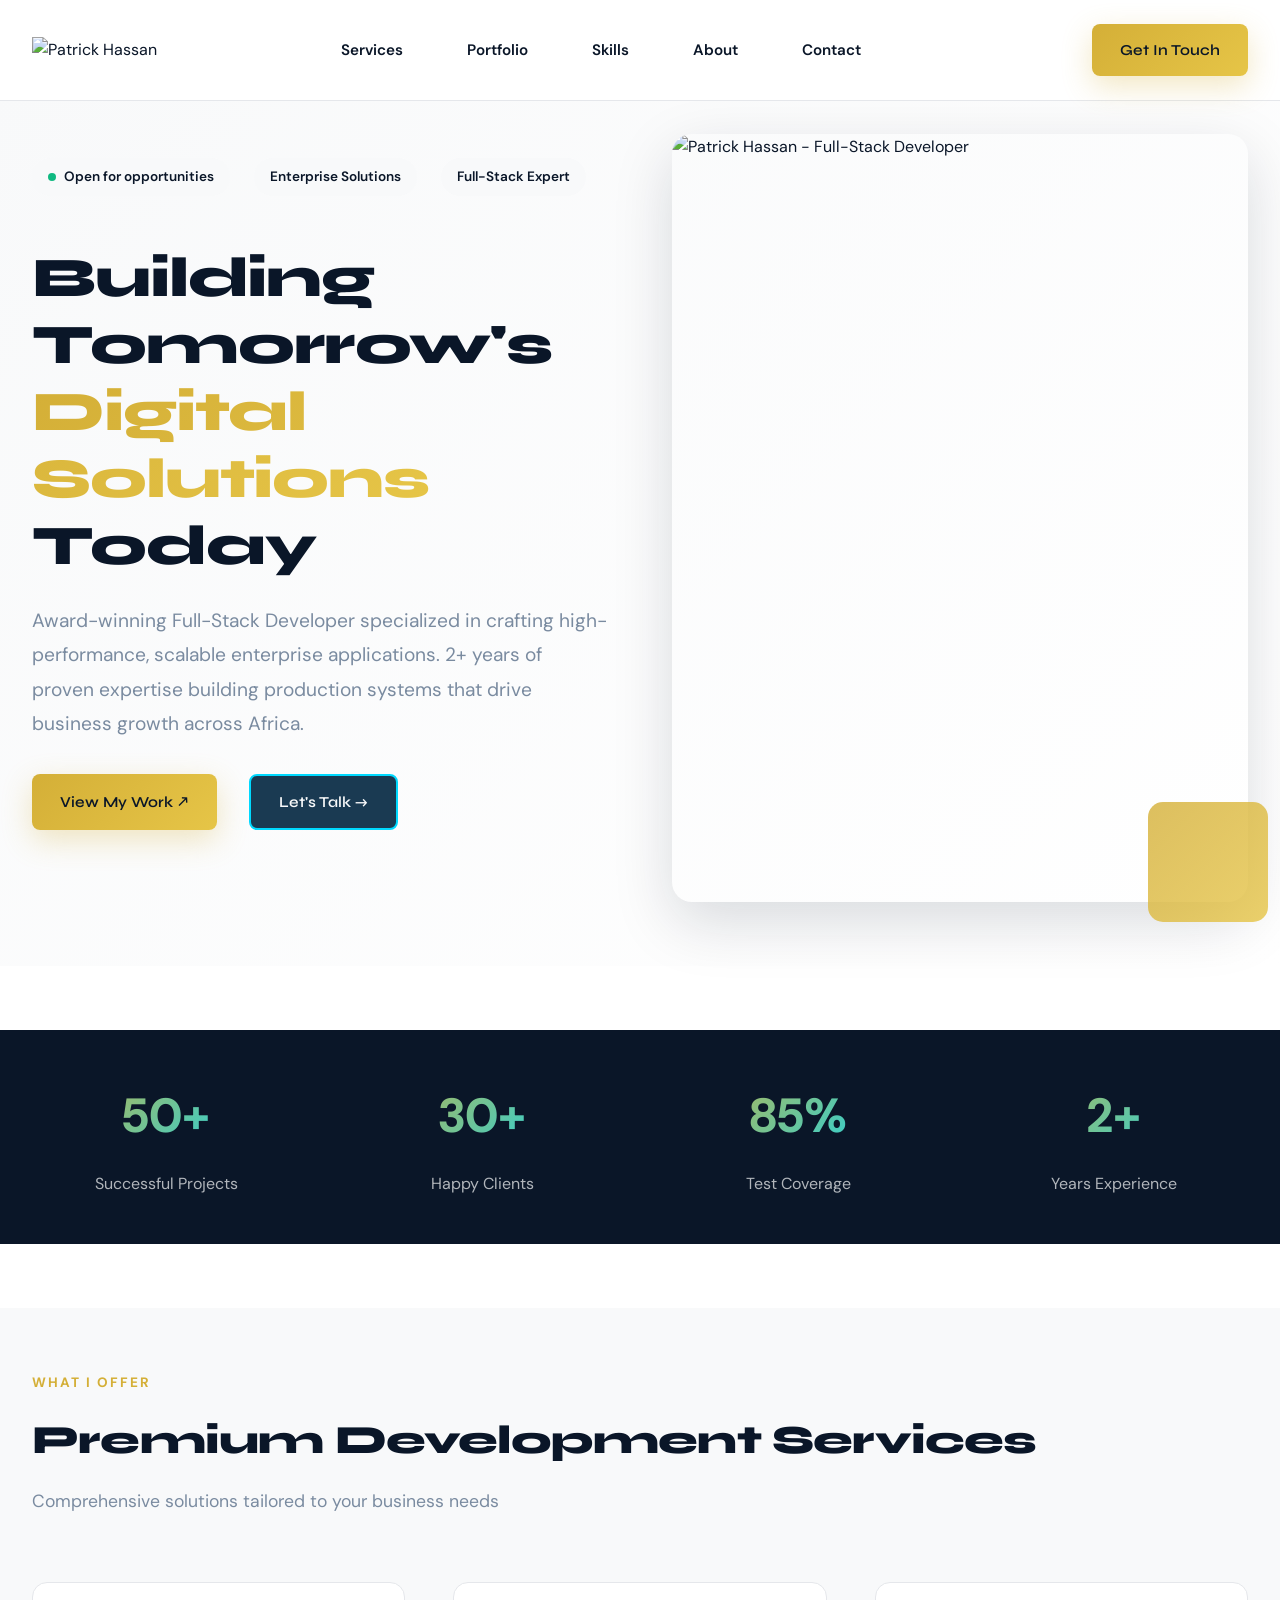
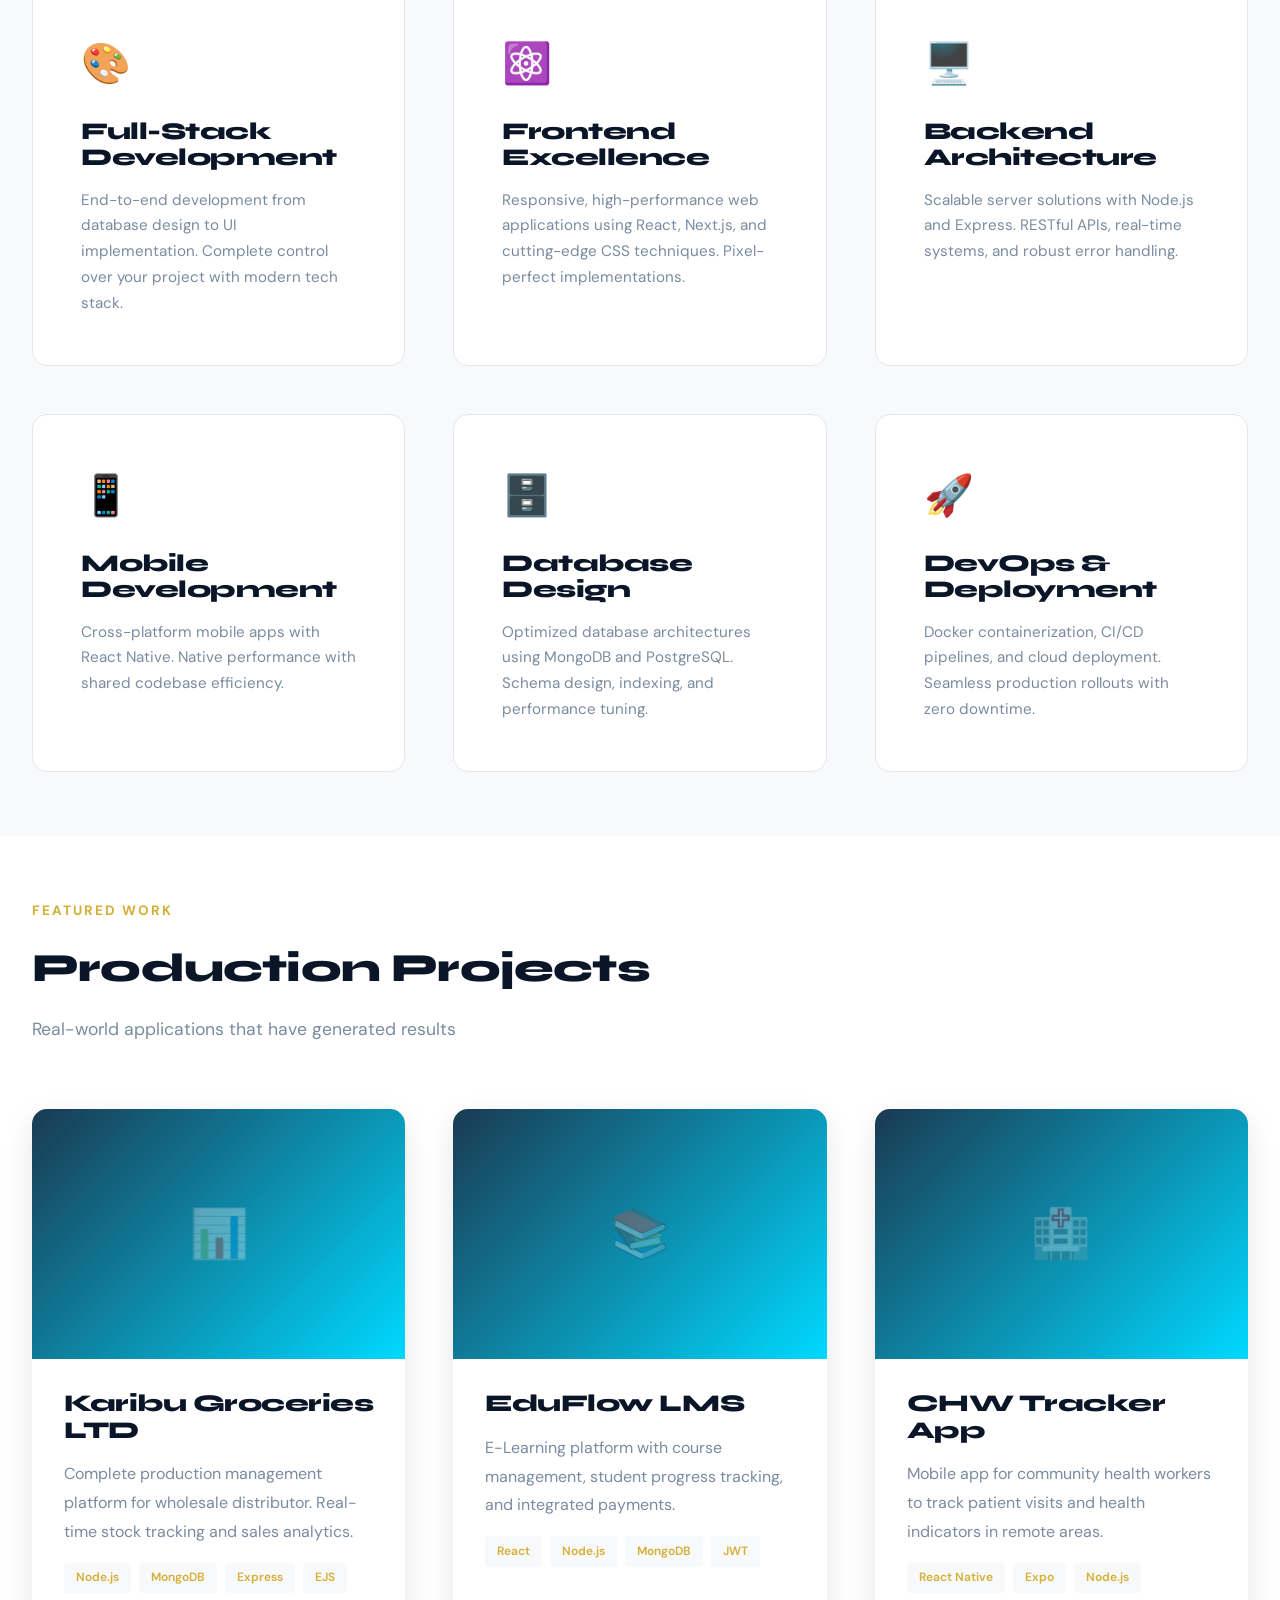
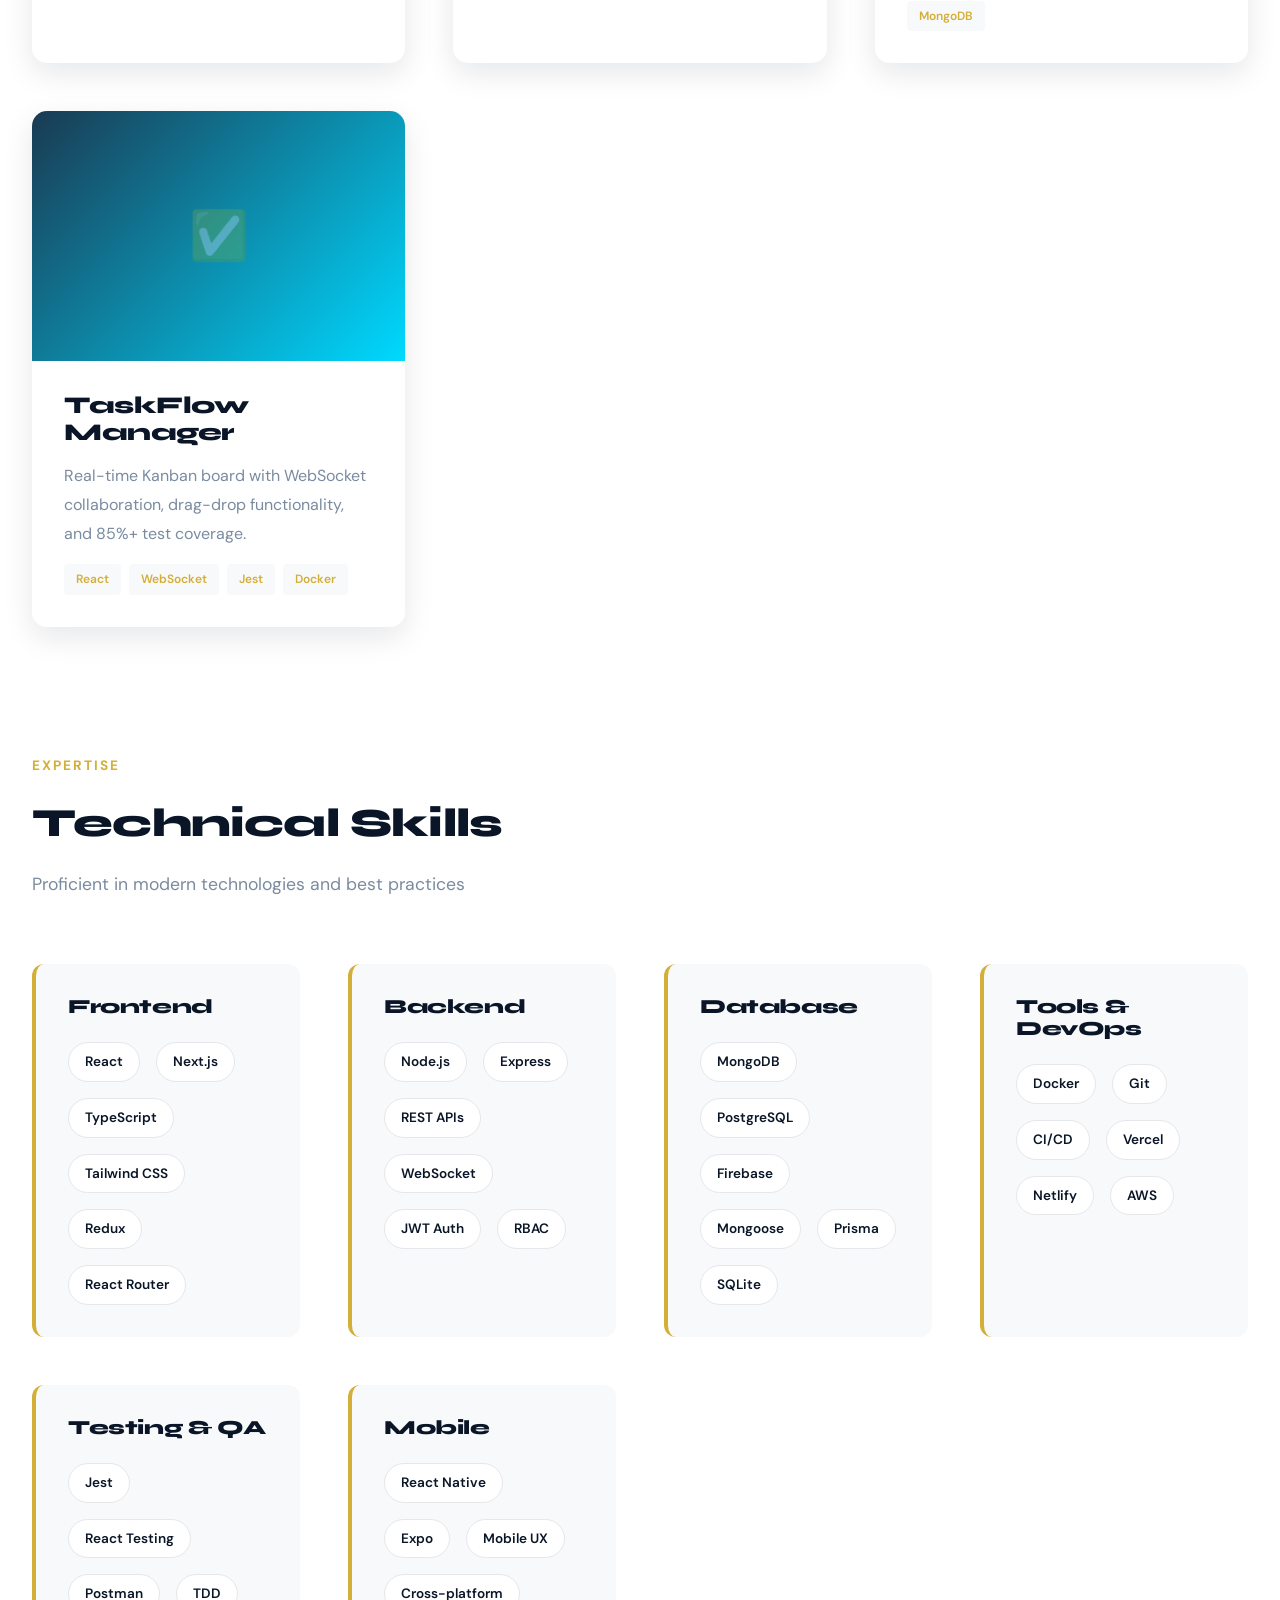
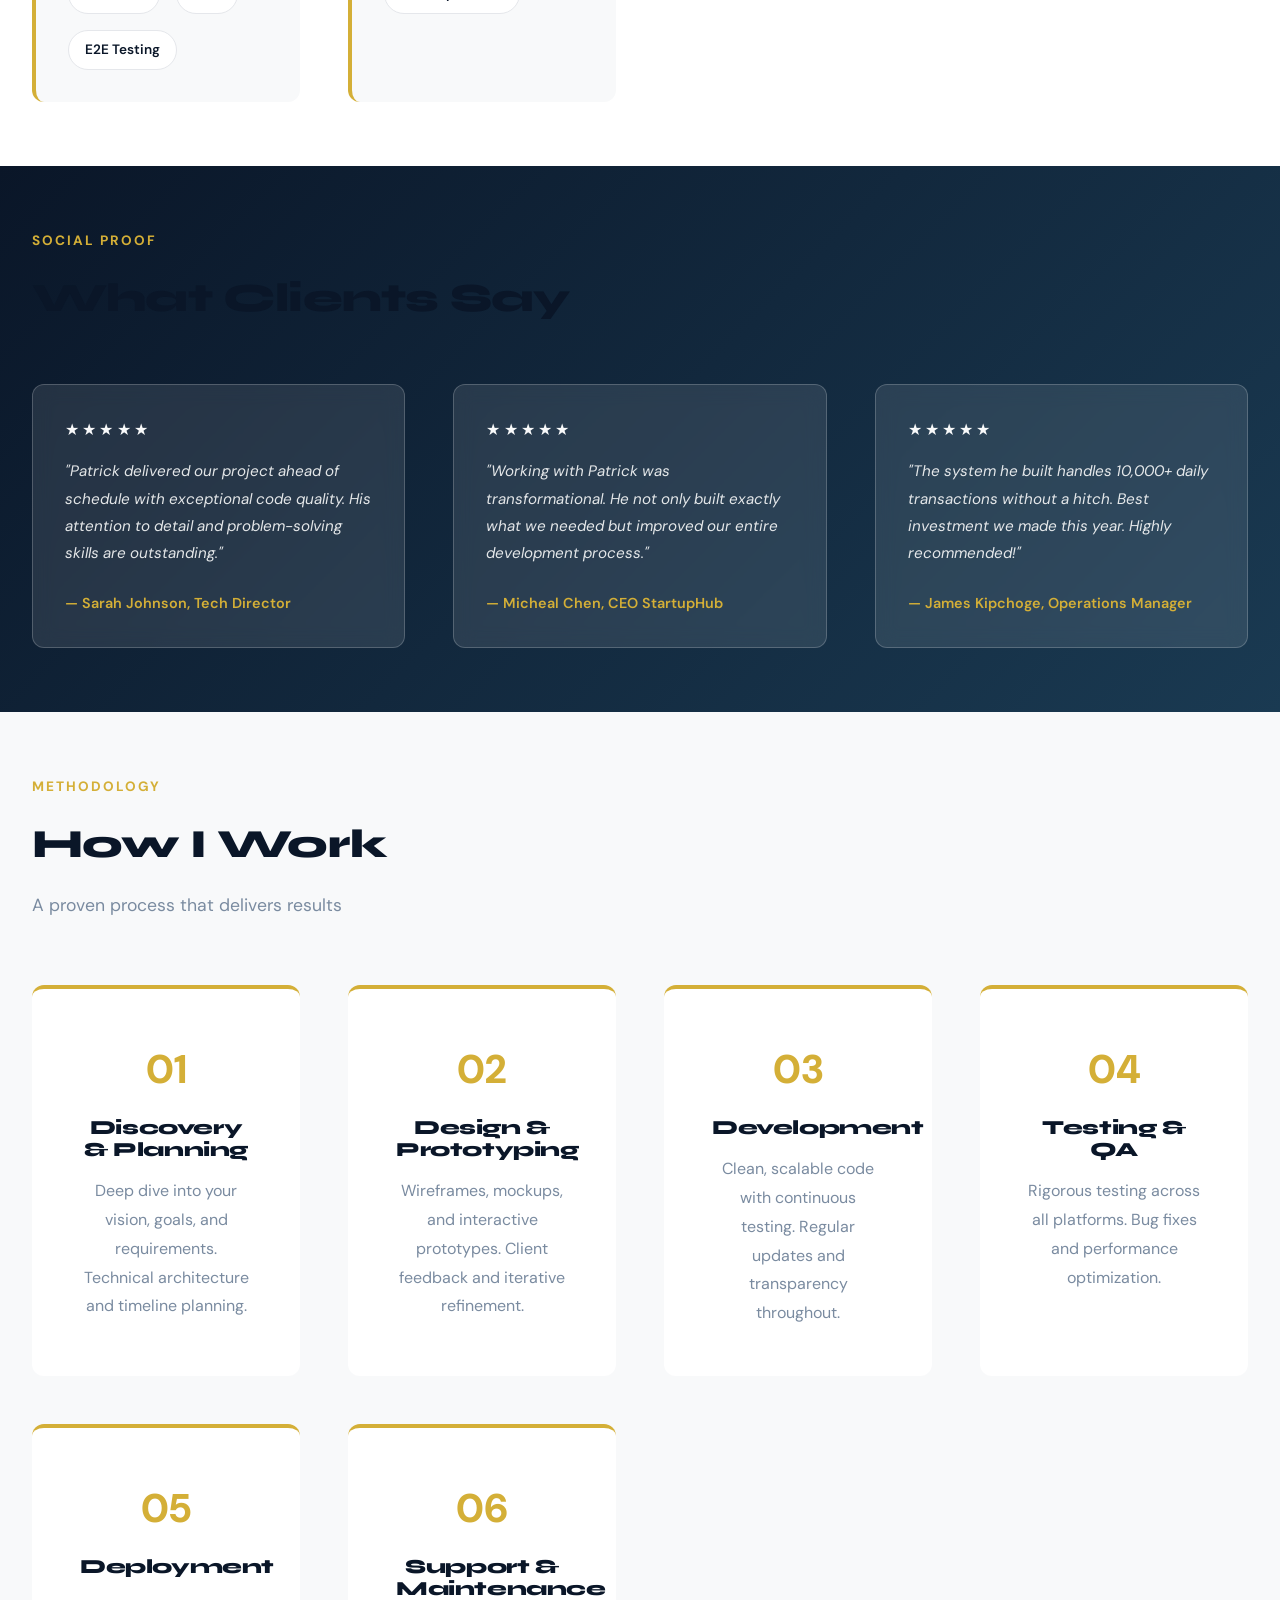
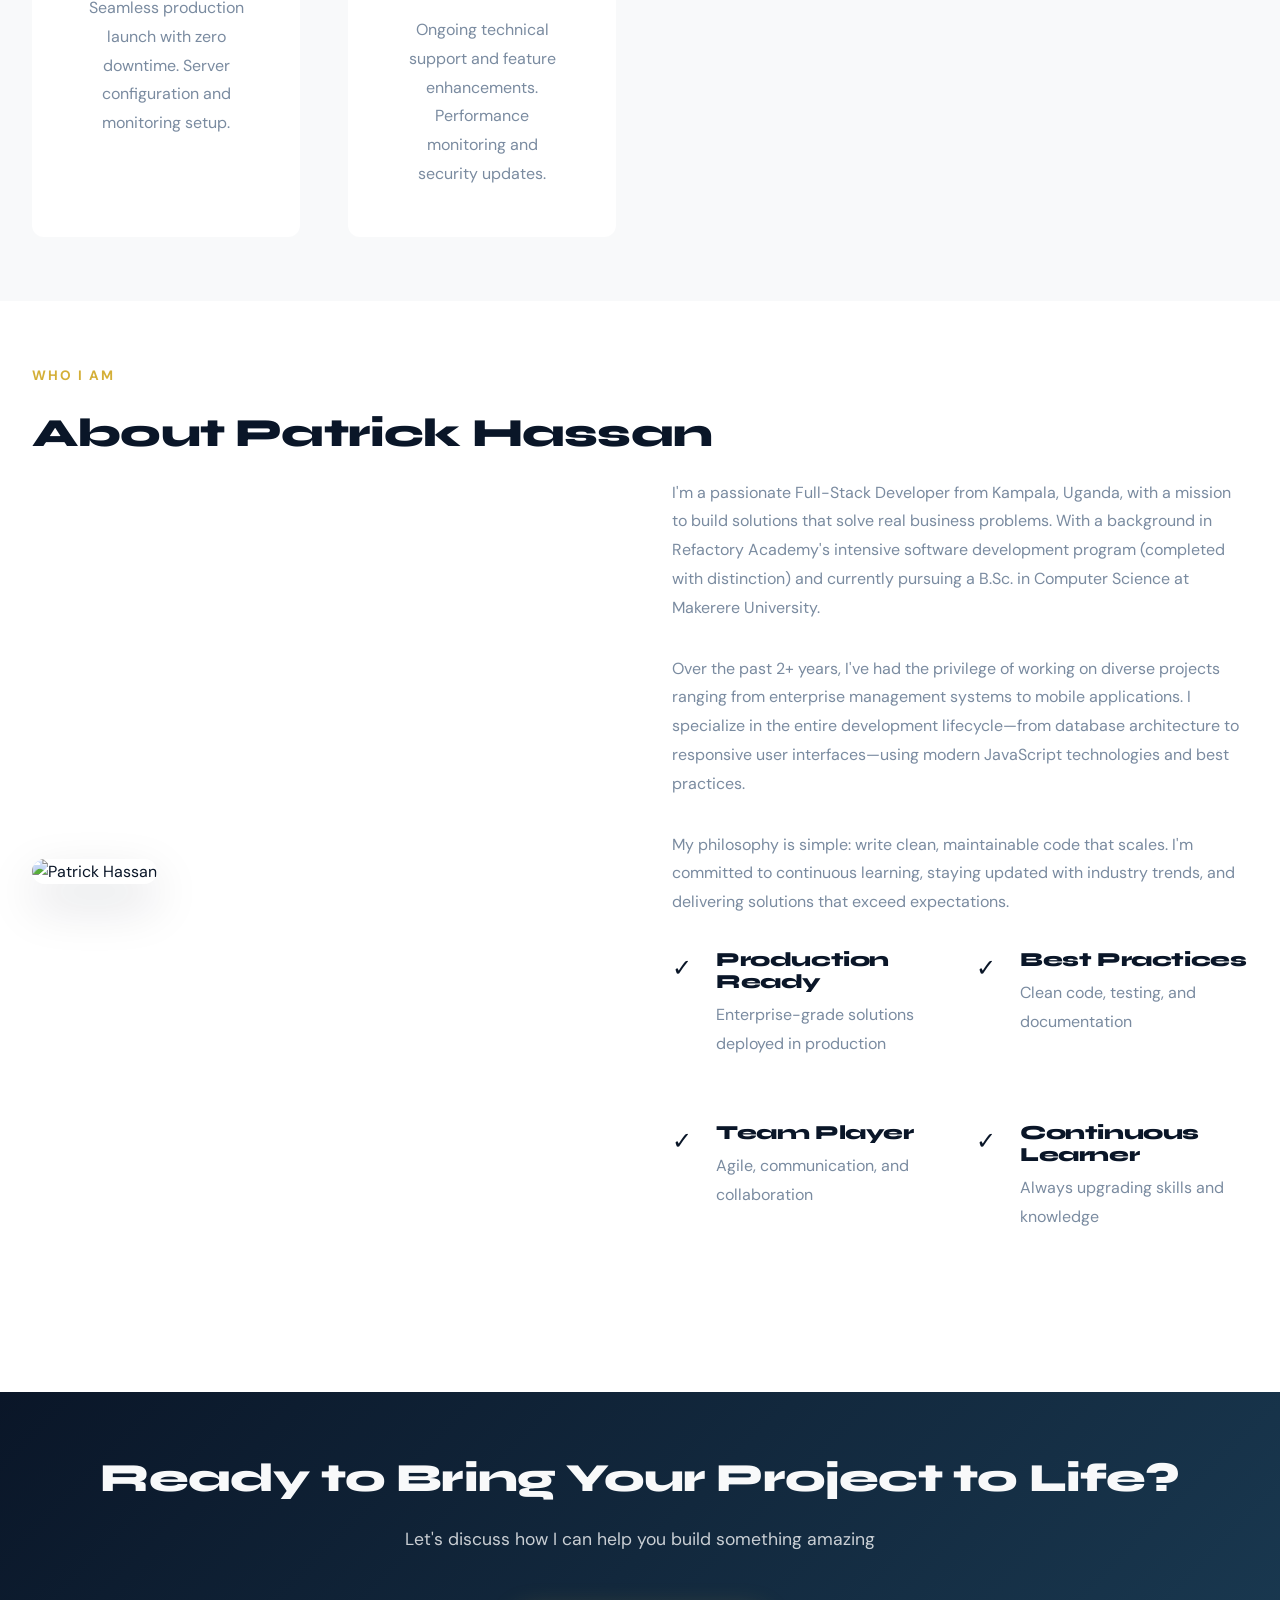
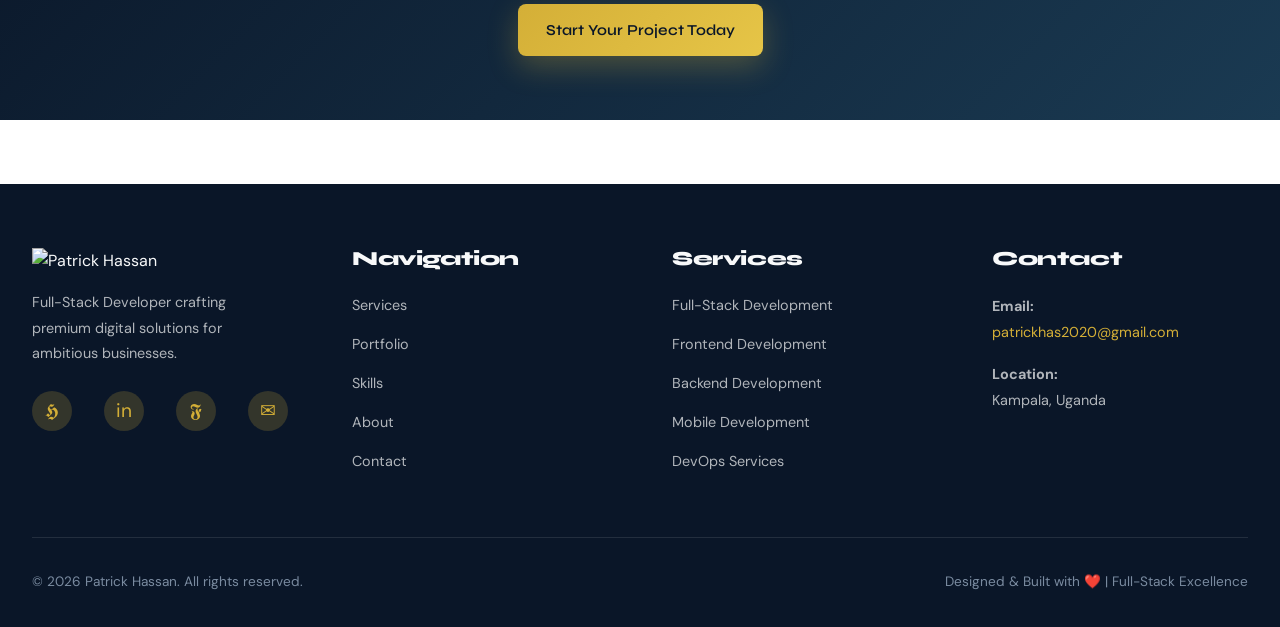
==== html/index.html @ 4aa875df "refactor: restructure portfolio with separated HTML/CSS and professional redesign - Reorganized fold" ====
<!DOCTYPE html>
<html lang="en">

<head>
    <meta charset="UTF-8">
    <meta name="viewport" content="width=device-width, initial-scale=1.0">
    <title>Patrick Hassan – Full-Stack Developer & Tech Innovator</title>
    <meta name="description" content="Patrick Hassan - Award-winning Full-Stack Developer. Building scalable enterprise solutions and innovative web applications.">
    <link href="https://fonts.googleapis.com/css2?family=Syne:wght@400;500;600;700;800&family=DM+Sans:ital,wght@0,300;0,400;0,500;1,300&display=swap" rel="stylesheet">
    <link rel="stylesheet" href="../css/styles.css">
</head>

<body>

    <!-- ═══════════════════════════════════════ HEADER & NAVIGATION ═══════════════════════════════════════ -->
    <header>
        <div class="container">
            <nav>
                <div class="nav-logo">
                    <img src="../../Asset/logo.png" alt="Patrick Hassan">
                </div>
                <div class="nav-links">
                    <a href="#services">Services</a>
                    <a href="#portfolio">Portfolio</a>
                    <a href="#skills">Skills</a>
                    <a href="#about">About</a>
                    <a href="#contact">Contact</a>
                </div>
                <div class="nav-cta">
                    <a href="#contact" class="btn btn-primary">Get In Touch</a>
                </div>
            </nav>
        </div>
    </header>

    <!-- ═══════════════════════════════════════ HERO SECTION ═══════════════════════════════════════ -->
    <section class="hero section">
        <div class="container">
            <div class="hero-content">
                <div class="hero-text">
                    <div class="hero-badges">
                        <span class="badge">
                            <span class="badge-dot"></span>
                            Open for opportunities
                        </span>
                        <span class="badge">Enterprise Solutions</span>
                        <span class="badge">Full-Stack Expert</span>
                    </div>
                    <h1>Building Tomorrow's <span class="highlight">Digital Solutions</span> Today</h1>
                    <p class="hero-subtitle">
                        Award-winning Full-Stack Developer specialized in crafting high-performance, scalable enterprise applications. 2+ years of proven expertise building production systems that drive business growth across Africa.
                    </p>
                    <div class="hero-cta">
                        <a href="#portfolio" class="btn btn-primary">View My Work ↗</a>
                        <a href="#contact" class="btn btn-secondary">Let's Talk →</a>
                    </div>
                </div>
                <div class="hero-image">
                    <div class="hero-image-wrapper">
                        <img src="../../Asset/patrick photo.jpeg" alt="Patrick Hassan - Full-Stack Developer">
                    </div>
                    <div class="hero-image-accent"></div>
                </div>
            </div>
        </div>
    </section>

    <!-- ═══════════════════════════════════════ STATS SECTION ═══════════════════════════════════════ -->
    <section class="stats">
        <div class="container">
            <div class="stats-grid">
                <div class="stat-item">
                    <div class="stat-number">50+</div>
                    <div class="stat-label">Successful Projects</div>
                </div>
                <div class="stat-item">
                    <div class="stat-number">30+</div>
                    <div class="stat-label">Happy Clients</div>
                </div>
                <div class="stat-item">
                    <div class="stat-number">85%</div>
                    <div class="stat-label">Test Coverage</div>
                </div>
                <div class="stat-item">
                    <div class="stat-number">2+</div>
                    <div class="stat-label">Years Experience</div>
                </div>
            </div>
        </div>
    </section>

    <!-- ═══════════════════════════════════════ SERVICES SECTION ═══════════════════════════════════════ -->
    <section id="services" class="services section">
        <div class="container">
            <div class="section-label">What I Offer</div>
            <h2 class="section-title">Premium Development Services</h2>
            <p class="section-desc">Comprehensive solutions tailored to your business needs</p>
            
            <div class="services-grid">
                <div class="service-card">
                    <div class="service-icon">🎨</div>
                    <h3>Full-Stack Development</h3>
                    <p>End-to-end development from database design to UI implementation. Complete control over your project with modern tech stack.</p>
                </div>
                <div class="service-card">
                    <div class="service-icon">⚛️</div>
                    <h3>Frontend Excellence</h3>
                    <p>Responsive, high-performance web applications using React, Next.js, and cutting-edge CSS techniques. Pixel-perfect implementations.</p>
                </div>
                <div class="service-card">
                    <div class="service-icon">🖥️</div>
                    <h3>Backend Architecture</h3>
                    <p>Scalable server solutions with Node.js and Express. RESTful APIs, real-time systems, and robust error handling.</p>
                </div>
                <div class="service-card">
                    <div class="service-icon">📱</div>
                    <h3>Mobile Development</h3>
                    <p>Cross-platform mobile apps with React Native. Native performance with shared codebase efficiency.</p>
                </div>
                <div class="service-card">
                    <div class="service-icon">🗄️</div>
                    <h3>Database Design</h3>
                    <p>Optimized database architectures using MongoDB and PostgreSQL. Schema design, indexing, and performance tuning.</p>
                </div>
                <div class="service-card">
                    <div class="service-icon">🚀</div>
                    <h3>DevOps & Deployment</h3>
                    <p>Docker containerization, CI/CD pipelines, and cloud deployment. Seamless production rollouts with zero downtime.</p>
                </div>
            </div>
        </div>
    </section>

    <!-- ═══════════════════════════════════════ PORTFOLIO SECTION ═══════════════════════════════════════ -->
    <section id="portfolio" class="portfolio section">
        <div class="container">
            <div class="section-label">Featured Work</div>
            <h2 class="section-title">Production Projects</h2>
            <p class="section-desc">Real-world applications that have generated results</p>
            
            <div class="portfolio-grid">
                <div class="portfolio-item">
                    <div class="portfolio-image">📊</div>
                    <div class="portfolio-content">
                        <h3>Karibu Groceries LTD</h3>
                        <p>Complete production management platform for wholesale distributor. Real-time stock tracking and sales analytics.</p>
                        <div class="portfolio-tech">
                            <span class="tech-tag">Node.js</span>
                            <span class="tech-tag">MongoDB</span>
                            <span class="tech-tag">Express</span>
                            <span class="tech-tag">EJS</span>
                        </div>
                    </div>
                </div>
                <div class="portfolio-item">
                    <div class="portfolio-image">📚</div>
                    <div class="portfolio-content">
                        <h3>EduFlow LMS</h3>
                        <p>E-Learning platform with course management, student progress tracking, and integrated payments.</p>
                        <div class="portfolio-tech">
                            <span class="tech-tag">React</span>
                            <span class="tech-tag">Node.js</span>
                            <span class="tech-tag">MongoDB</span>
                            <span class="tech-tag">JWT</span>
                        </div>
                    </div>
                </div>
                <div class="portfolio-item">
                    <div class="portfolio-image">🏥</div>
                    <div class="portfolio-content">
                        <h3>CHW Tracker App</h3>
                        <p>Mobile app for community health workers to track patient visits and health indicators in remote areas.</p>
                        <div class="portfolio-tech">
                            <span class="tech-tag">React Native</span>
                            <span class="tech-tag">Expo</span>
                            <span class="tech-tag">Node.js</span>
                            <span class="tech-tag">MongoDB</span>
                        </div>
                    </div>
                </div>
                <div class="portfolio-item">
                    <div class="portfolio-image">✅</div>
                    <div class="portfolio-content">
                        <h3>TaskFlow Manager</h3>
                        <p>Real-time Kanban board with WebSocket collaboration, drag-drop functionality, and 85%+ test coverage.</p>
                        <div class="portfolio-tech">
                            <span class="tech-tag">React</span>
                            <span class="tech-tag">WebSocket</span>
                            <span class="tech-tag">Jest</span>
                            <span class="tech-tag">Docker</span>
                        </div>
                    </div>
                </div>
            </div>
        </div>
    </section>

    <!-- ═══════════════════════════════════════ SKILLS SECTION ═══════════════════════════════════════ -->
    <section id="skills" class="skills-section section">
        <div class="container">
            <div class="section-label">Expertise</div>
            <h2 class="section-title">Technical Skills</h2>
            <p class="section-desc">Proficient in modern technologies and best practices</p>
            
            <div class="skills-grid">
                <div class="skill-category">
                    <h4>Frontend</h4>
                    <div class="skills-list">
                        <span class="skill-tag">React</span>
                        <span class="skill-tag">Next.js</span>
                        <span class="skill-tag">TypeScript</span>
                        <span class="skill-tag">Tailwind CSS</span>
                        <span class="skill-tag">Redux</span>
                        <span class="skill-tag">React Router</span>
                    </div>
                </div>
                <div class="skill-category">
                    <h4>Backend</h4>
                    <div class="skills-list">
                        <span class="skill-tag">Node.js</span>
                        <span class="skill-tag">Express</span>
                        <span class="skill-tag">REST APIs</span>
                        <span class="skill-tag">WebSocket</span>
                        <span class="skill-tag">JWT Auth</span>
                        <span class="skill-tag">RBAC</span>
                    </div>
                </div>
                <div class="skill-category">
                    <h4>Database</h4>
                    <div class="skills-list">
                        <span class="skill-tag">MongoDB</span>
                        <span class="skill-tag">PostgreSQL</span>
                        <span class="skill-tag">Firebase</span>
                        <span class="skill-tag">Mongoose</span>
                        <span class="skill-tag">Prisma</span>
                        <span class="skill-tag">SQLite</span>
                    </div>
                </div>
                <div class="skill-category">
                    <h4>Tools & DevOps</h4>
                    <div class="skills-list">
                        <span class="skill-tag">Docker</span>
                        <span class="skill-tag">Git</span>
                        <span class="skill-tag">CI/CD</span>
                        <span class="skill-tag">Vercel</span>
                        <span class="skill-tag">Netlify</span>
                        <span class="skill-tag">AWS</span>
                    </div>
                </div>
                <div class="skill-category">
                    <h4>Testing & QA</h4>
                    <div class="skills-list">
                        <span class="skill-tag">Jest</span>
                        <span class="skill-tag">React Testing</span>
                        <span class="skill-tag">Postman</span>
                        <span class="skill-tag">TDD</span>
                        <span class="skill-tag">E2E Testing</span>
                    </div>
                </div>
                <div class="skill-category">
                    <h4>Mobile</h4>
                    <div class="skills-list">
                        <span class="skill-tag">React Native</span>
                        <span class="skill-tag">Expo</span>
                        <span class="skill-tag">Mobile UX</span>
                        <span class="skill-tag">Cross-platform</span>
                    </div>
                </div>
            </div>
        </div>
    </section>

    <!-- ═══════════════════════════════════════ TESTIMONIALS SECTION ═══════════════════════════════════════ -->
    <section class="testimonials section">
        <div class="container">
            <div class="section-label">Social Proof</div>
            <h2 class="section-title">What Clients Say</h2>
            
            <div class="testimonials-grid">
                <div class="testimonial-card">
                    <div class="testimonial-stars">★★★★★</div>
                    <p class="testimonial-text">
                        "Patrick delivered our project ahead of schedule with exceptional code quality. His attention to detail and problem-solving skills are outstanding."
                    </p>
                    <div class="testimonial-author">— Sarah Johnson, Tech Director</div>
                </div>
                <div class="testimonial-card">
                    <div class="testimonial-stars">★★★★★</div>
                    <p class="testimonial-text">
                        "Working with Patrick was transformational. He not only built exactly what we needed but improved our entire development process."
                    </p>
                    <div class="testimonial-author">— Micheal Chen, CEO StartupHub</div>
                </div>
                <div class="testimonial-card">
                    <div class="testimonial-stars">★★★★★</div>
                    <p class="testimonial-text">
                        "The system he built handles 10,000+ daily transactions without a hitch. Best investment we made this year. Highly recommended!"
                    </p>
                    <div class="testimonial-author">— James Kipchoge, Operations Manager</div>
                </div>
            </div>
        </div>
    </section>

    <!-- ═══════════════════════════════════════ PROCESS SECTION ═══════════════════════════════════════ -->
    <section class="process section">
        <div class="container">
            <div class="section-label">Methodology</div>
            <h2 class="section-title">How I Work</h2>
            <p class="section-desc">A proven process that delivers results</p>
            
            <div class="process-grid">
                <div class="process-step">
                    <div class="process-number">01</div>
                    <h4>Discovery & Planning</h4>
                    <p>Deep dive into your vision, goals, and requirements. Technical architecture and timeline planning.</p>
                </div>
                <div class="process-step">
                    <div class="process-number">02</div>
                    <h4>Design & Prototyping</h4>
                    <p>Wireframes, mockups, and interactive prototypes. Client feedback and iterative refinement.</p>
                </div>
                <div class="process-step">
                    <div class="process-number">03</div>
                    <h4>Development</h4>
                    <p>Clean, scalable code with continuous testing. Regular updates and transparency throughout.</p>
                </div>
                <div class="process-step">
                    <div class="process-number">04</div>
                    <h4>Testing & QA</h4>
                    <p>Rigorous testing across all platforms. Bug fixes and performance optimization.</p>
                </div>
                <div class="process-step">
                    <div class="process-number">05</div>
                    <h4>Deployment</h4>
                    <p>Seamless production launch with zero downtime. Server configuration and monitoring setup.</p>
                </div>
                <div class="process-step">
                    <div class="process-number">06</div>
                    <h4>Support & Maintenance</h4>
                    <p>Ongoing technical support and feature enhancements. Performance monitoring and security updates.</p>
                </div>
            </div>
        </div>
    </section>

    <!-- ═══════════════════════════════════════ ABOUT SECTION ═══════════════════════════════════════ -->
    <section id="about" class="about section">
        <div class="container">
            <div class="section-label">Who I Am</div>
            <h2 class="section-title">About Patrick Hassan</h2>
            <div class="about-content">
                <div class="about-image">
                    <img src="../../Asset/patrick photo.jpeg" alt="Patrick Hassan">
                </div>
                <div class="about-text">
                    <p>
                        I'm a passionate Full-Stack Developer from Kampala, Uganda, with a mission to build solutions that solve real business problems. With a background in Refactory Academy's intensive software development program (completed with distinction) and currently pursuing a B.Sc. in Computer Science at Makerere University.
                    </p>
                    <p>
                        Over the past 2+ years, I've had the privilege of working on diverse projects ranging from enterprise management systems to mobile applications. I specialize in the entire development lifecycle—from database architecture to responsive user interfaces—using modern JavaScript technologies and best practices.
                    </p>
                    <p>
                        My philosophy is simple: write clean, maintainable code that scales. I'm committed to continuous learning, staying updated with industry trends, and delivering solutions that exceed expectations.
                    </p>
                    <div class="about-highlights">
                        <div class="highlight-item">
                            <div class="highlight-icon">✓</div>
                            <div class="highlight-content">
                                <h4>Production Ready</h4>
                                <p>Enterprise-grade solutions deployed in production</p>
                            </div>
                        </div>
                        <div class="highlight-item">
                            <div class="highlight-icon">✓</div>
                            <div class="highlight-content">
                                <h4>Best Practices</h4>
                                <p>Clean code, testing, and documentation</p>
                            </div>
                        </div>
                        <div class="highlight-item">
                            <div class="highlight-icon">✓</div>
                            <div class="highlight-content">
                                <h4>Team Player</h4>
                                <p>Agile, communication, and collaboration</p>
                            </div>
                        </div>
                        <div class="highlight-item">
                            <div class="highlight-icon">✓</div>
                            <div class="highlight-content">
                                <h4>Continuous Learner</h4>
                                <p>Always upgrading skills and knowledge</p>
                            </div>
                        </div>
                    </div>
                </div>
            </div>
        </div>
    </section>

    <!-- ═══════════════════════════════════════ CTA SECTION ═══════════════════════════════════════ -->
    <section class="cta section">
        <div class="container" style="text-align: center;">
            <h2>Ready to Bring Your Project to Life?</h2>
            <p>Let's discuss how I can help you build something amazing</p>
            <div style="margin-top: 2rem;">
                <a href="#contact" class="btn btn-primary">Start Your Project Today</a>
            </div>
        </div>
    </section>

    <!-- ═══════════════════════════════════════ FOOTER & CONTACT ═══════════════════════════════════════ -->
    <footer id="contact">
        <div class="container">
            <div class="footer-content">
                <div class="footer-section">
                    <img src="../../Asset/logo.png" alt="Patrick Hassan" style="height: 40px; margin-bottom: 1rem;">
                    <p>Full-Stack Developer crafting premium digital solutions for ambitious businesses.</p>
                    <div class="social-links">
                        <a href="https://github.com/Patrick7854" title="GitHub">𝕳</a>
                        <a href="https://linkedin.com/in/patrick-hassan" title="LinkedIn">in</a>
                        <a href="https://twitter.com" title="Twitter">𝕱</a>
                        <a href="mailto:patrickhas2020@gmail.com" title="Email">✉</a>
                    </div>
                </div>
                <div class="footer-section">
                    <h4>Navigation</h4>
                    <div class="footer-links">
                        <a href="#services">Services</a>
                        <a href="#portfolio">Portfolio</a>
                        <a href="#skills">Skills</a>
                        <a href="#about">About</a>
                        <a href="#contact">Contact</a>
                    </div>
                </div>
                <div class="footer-section">
                    <h4>Services</h4>
                    <div class="footer-links">
                        <a href="#services">Full-Stack Development</a>
                        <a href="#services">Frontend Development</a>
                        <a href="#services">Backend Development</a>
                        <a href="#services">Mobile Development</a>
                        <a href="#services">DevOps Services</a>
                    </div>
                </div>
                <div class="footer-section">
                    <h4>Contact</h4>
                    <p>
                        <strong>Email:</strong><br>
                        <a href="mailto:patrickhas2020@gmail.com" style="color: var(--accent-gold);">patrickhas2020@gmail.com</a>
                    </p>
                    <p style="margin-top: 1rem;">
                        <strong>Location:</strong><br>
                        Kampala, Uganda
                    </p>
                </div>
            </div>
            <div class="footer-bottom">
                <p>&copy; 2026 Patrick Hassan. All rights reserved.</p>
                <p>Designed & Built with ❤️ | Full-Stack Excellence</p>
            </div>
        </div>
    </footer>

    <script>
        // Smooth scrolling for navigation links
        document.querySelectorAll('a[href^="#"]').forEach(anchor => {
            anchor.addEventListener('click', function (e) {
                e.preventDefault();
                const target = document.querySelector(this.getAttribute('href'));
                if (target) {
                    target.scrollIntoView({ behavior: 'smooth', block: 'start' });
                }
            });
        });

        // Add active state to nav links on scroll
        window.addEventListener('scroll', () => {
            let current = '';
            document.querySelectorAll('section').forEach(section => {
                const sectionTop = section.offsetTop;
                if (pageYOffset >= sectionTop - 200) {
                    current = section.getAttribute('id');
                }
            });

            document.querySelectorAll('.nav-links a').forEach(link => {
                link.classList.remove('active');
                if (link.getAttribute('href').slice(1) === current) {
                    link.classList.add('active');
                }
            });
        });
    </script>

</body>

</html>
---- css/styles.css ----
:root {
    /* Premium Color Palette */
    --primary-dark: #0A1628;
    --primary-blue: #1A3A52;
    --accent-gold: #D4AF37;
    --accent-cyan: #00D9FF;
    --text-dark: #0A1628;
    --text-light: #F8F9FA;
    --text-muted: #7A8BA0;
    --bg-light: #F8F9FA;
    --bg-white: #FFFFFF;
    --border-light: #E5E7EB;
    --success: #10B981;
    --warning: #F59E0B;
    --error: #EF4444;
    
    /* Fonts */
    --font-head: 'Syne', sans-serif;
    --font-body: 'DM Sans', sans-serif;
    
    /* Spacing */
    --spacing-xs: 0.5rem;
    --spacing-sm: 1rem;
    --spacing-md: 1.5rem;
    --spacing-lg: 2rem;
    --spacing-xl: 3rem;
    --spacing-2xl: 4rem;
}

* {
    margin: 0;
    padding: 0;
    box-sizing: border-box;
}

html {
    scroll-behavior: smooth;
}

body {
    font-family: var(--font-body);
    background: var(--bg-white);
    color: var(--text-dark);
    line-height: 1.6;
    overflow-x: hidden;
}

/* ─────── TYPOGRAPHY ─────── */
h1, h2, h3, h4, h5, h6 {
    font-family: var(--font-head);
    font-weight: 800;
    line-height: 1.1;
    letter-spacing: -0.02em;
}

h1 {
    font-size: clamp(2.5rem, 5vw, 3.5rem);
}

h2 {
    font-size: clamp(1.75rem, 4vw, 2.5rem);
}

h3 {
    font-size: 1.5rem;
}

h4 {
    font-size: 1.25rem;
}

p {
    color: var(--text-muted);
    line-height: 1.8;
}

a {
    text-decoration: none;
    transition: all 0.3s ease;
}

/* ─────── UTILITIES ─────── */
.container {
    max-width: 1400px;
    margin: 0 auto;
    padding: 0 var(--spacing-lg);
}

.section {
    padding: var(--spacing-2xl) 0;
}

.section-label {
    font-size: 0.85rem;
    font-weight: 700;
    letter-spacing: 0.15em;
    text-transform: uppercase;
    color: var(--accent-gold);
    margin-bottom: var(--spacing-md);
}

.section-title {
    color: var(--text-dark);
    margin-bottom: var(--spacing-md);
}

.section-desc {
    font-size: 1.1rem;
    color: var(--text-muted);
    max-width: 600px;
    margin-bottom: var(--spacing-xl);
}

/* ─────── BUTTONS ─────── */
.btn {
    display: inline-flex;
    align-items: center;
    gap: var(--spacing-sm);
    padding: 0.875rem 1.75rem;
    border-radius: 8px;
    font-weight: 600;
    font-size: 0.95rem;
    border: none;
    cursor: pointer;
    transition: all 0.3s ease;
    font-family: var(--font-head);
}

.btn-primary {
    background: linear-gradient(135deg, var(--accent-gold), #E6C547);
    color: var(--text-dark);
    box-shadow: 0 10px 30px rgba(212, 175, 55, 0.3);
}

.btn-primary:hover {
    transform: translateY(-2px);
    box-shadow: 0 15px 40px rgba(212, 175, 55, 0.4);
}

.btn-secondary {
    background: var(--primary-blue);
    color: var(--text-light);
    border: 2px solid var(--accent-cyan);
}

.btn-secondary:hover {
    background: var(--accent-cyan);
    color: var(--text-dark);
}

.btn-outline {
    background: transparent;
    color: var(--text-dark);
    border: 2px solid var(--text-dark);
}

.btn-outline:hover {
    background: var(--text-dark);
    color: var(--text-light);
}

/* ─────── NAVBAR ─────── */
header {
    position: fixed;
    top: 0;
    left: 0;
    right: 0;
    z-index: 1000;
    background: rgba(255, 255, 255, 0.95);
    backdrop-filter: blur(10px);
    border-bottom: 1px solid var(--border-light);
    padding: var(--spacing-md) 0;
}

nav {
    display: flex;
    align-items: center;
    justify-content: space-between;
}

.nav-logo img {
    height: 45px;
    width: auto;
    transition: transform 0.3s ease;
}

.nav-logo img:hover {
    transform: scale(1.05);
}

.nav-links {
    display: flex;
    align-items: center;
    gap: var(--spacing-2xl);
}

.nav-links a {
    font-size: 0.95rem;
    font-weight: 600;
    color: var(--text-dark);
    position: relative;
}

.nav-links a::after {
    content: '';
    position: absolute;
    bottom: -5px;
    left: 0;
    width: 0;
    height: 2px;
    background: var(--accent-gold);
    transition: width 0.3s ease;
}

.nav-links a:hover::after {
    width: 100%;
}

.nav-cta {
    margin-left: var(--spacing-xl);
}

/* ─────── HERO SECTION ─────── */
.hero {
    margin-top: 70px;
    padding: var(--spacing-2xl) 0;
    background: linear-gradient(135deg, #F8F9FA 0%, #FFFFFF 100%);
}

.hero-content {
    display: grid;
    grid-template-columns: 1fr 1fr;
    gap: var(--spacing-2xl);
    align-items: center;
}

.hero-text h1 {
    color: var(--text-dark);
    margin-bottom: var(--spacing-md);
    line-height: 1.2;
}

.hero-text h1 .highlight {
    background: linear-gradient(135deg, var(--accent-gold), #E6C547);
    -webkit-background-clip: text;
    -webkit-text-fill-color: transparent;
    background-clip: text;
}

.hero-subtitle {
    font-size: 1.2rem;
    color: var(--text-muted);
    margin-bottom: var(--spacing-lg);
    line-height: 1.8;
}

.hero-badges {
    display: flex;
    flex-wrap: wrap;
    gap: var(--spacing-md);
    margin-bottom: var(--spacing-xl);
}

.badge {
    display: inline-flex;
    align-items: center;
    gap: var(--spacing-xs);
    padding: 0.5rem 1rem;
    background: var(--bg-light);
    border-radius: 50px;
    font-size: 0.85rem;
    font-weight: 600;
    color: var(--text-dark);
}

.badge-dot {
    width: 8px;
    height: 8px;
    border-radius: 50%;
    background: var(--success);
    animation: pulse 2s infinite;
}

@keyframes pulse {
    0%, 100% { opacity: 1; transform: scale(1); }
    50% { opacity: 0.5; transform: scale(1.2); }
}

.hero-cta {
    display: flex;
    gap: var(--spacing-lg);
    margin-bottom: var(--spacing-xl);
}

.hero-image {
    position: relative;
}

.hero-image-wrapper {
    position: relative;
    width: 100%;
    aspect-ratio: 3/4;
    border-radius: 20px;
    overflow: hidden;
    box-shadow: 0 20px 60px rgba(10, 22, 40, 0.15);
}

.hero-image-wrapper img {
    width: 100%;
    height: 100%;
    object-fit: cover;
    object-position: center;
}

.hero-image-accent {
    position: absolute;
    bottom: -20px;
    right: -20px;
    width: 120px;
    height: 120px;
    background: linear-gradient(135deg, var(--accent-gold), #E6C547);
    border-radius: 15px;
    opacity: 0.8;
}

/* ─────── STATS SECTION ─────── */
.stats {
    background: var(--primary-dark);
    color: var(--text-light);
    padding: var(--spacing-xl) 0;
    margin: var(--spacing-2xl) 0;
}

.stats-grid {
    display: grid;
    grid-template-columns: repeat(auto-fit, minmax(200px, 1fr));
    gap: var(--spacing-xl);
}

.stat-item {
    text-align: center;
}

.stat-number {
    font-size: 3rem;
    font-weight: 800;
    background: linear-gradient(135deg, var(--accent-gold), var(--accent-cyan));
    -webkit-background-clip: text;
    -webkit-text-fill-color: transparent;
    background-clip: text;
    margin-bottom: var(--spacing-sm);
}

.stat-label {
    font-size: 1rem;
    color: rgba(248, 249, 250, 0.7);
}

/* ─────── SERVICES SECTION ─────── */
.services {
    background: var(--bg-light);
}

.services-grid {
    display: grid;
    grid-template-columns: repeat(auto-fit, minmax(300px, 1fr));
    gap: var(--spacing-xl);
    margin-top: var(--spacing-2xl);
}

.service-card {
    background: var(--bg-white);
    padding: var(--spacing-xl);
    border-radius: 15px;
    border: 1px solid var(--border-light);
    transition: all 0.3s ease;
}

.service-card:hover {
    transform: translateY(-10px);
    border-color: var(--accent-gold);
    box-shadow: 0 20px 50px rgba(212, 175, 55, 0.15);
}

.service-icon {
    font-size: 2.5rem;
    margin-bottom: var(--spacing-md);
}

.service-card h3 {
    margin-bottom: var(--spacing-sm);
    color: var(--text-dark);
}

.service-card p {
    font-size: 0.95rem;
    line-height: 1.7;
}

/* ─────── SKILLS SECTION ─────── */
.skills-section {
    background: var(--bg-white);
}

.skills-grid {
    display: grid;
    grid-template-columns: repeat(auto-fit, minmax(250px, 1fr));
    gap: var(--spacing-xl);
    margin-top: var(--spacing-2xl);
}

.skill-category {
    background: var(--bg-light);
    padding: var(--spacing-lg);
    border-radius: 12px;
    border-left: 4px solid var(--accent-gold);
}

.skill-category h4 {
    color: var(--text-dark);
    margin-bottom: var(--spacing-md);
}

.skills-list {
    display: flex;
    flex-wrap: wrap;
    gap: var(--spacing-sm);
}

.skill-tag {
    background: var(--bg-white);
    color: var(--text-dark);
    padding: 0.5rem 1rem;
    border-radius: 25px;
    font-size: 0.85rem;
    font-weight: 600;
    border: 1px solid var(--border-light);
    transition: all 0.3s ease;
}

.skill-tag:hover {
    background: var(--accent-gold);
    color: var(--text-dark);
    border-color: var(--accent-gold);
}

/* ─────── PORTFOLIO/PROJECTS SECTION ─────── */
.portfolio {
    background: var(--bg-white);
}

.portfolio-grid {
    display: grid;
    grid-template-columns: repeat(auto-fit, minmax(350px, 1fr));
    gap: var(--spacing-xl);
    margin-top: var(--spacing-2xl);
}

.portfolio-item {
    position: relative;
    border-radius: 15px;
    overflow: hidden;
    box-shadow: 0 10px 30px rgba(10, 22, 40, 0.1);
    transition: all 0.3s ease;
}

.portfolio-item:hover {
    transform: translateY(-8px);
    box-shadow: 0 20px 50px rgba(10, 22, 40, 0.2);
}

.portfolio-image {
    width: 100%;
    height: 250px;
    background: linear-gradient(135deg, var(--primary-blue), var(--accent-cyan));
    display: flex;
    align-items: center;
    justify-content: center;
    font-size: 3rem;
    color: rgba(255, 255, 255, 0.3);
}

.portfolio-content {
    padding: var(--spacing-lg);
    background: var(--bg-white);
}

.portfolio-content h3 {
    color: var(--text-dark);
    margin-bottom: var(--spacing-sm);
}

.portfolio-tech {
    display: flex;
    flex-wrap: wrap;
    gap: var(--spacing-xs);
    margin-top: var(--spacing-sm);
}

.tech-tag {
    font-size: 0.75rem;
    padding: 0.35rem 0.75rem;
    background: var(--bg-light);
    color: var(--accent-gold);
    border-radius: 4px;
    font-weight: 600;
}

/* ─────── TESTIMONIALS SECTION ─────── */
.testimonials {
    background: linear-gradient(135deg, var(--primary-dark), var(--primary-blue));
    color: var(--text-light);
}

.testimonials-grid {
    display: grid;
    grid-template-columns: repeat(auto-fit, minmax(300px, 1fr));
    gap: var(--spacing-xl);
    margin-top: var(--spacing-2xl);
}

.testimonial-card {
    background: rgba(255, 255, 255, 0.1);
    padding: var(--spacing-lg);
    border-radius: 12px;
    border: 1px solid rgba(255, 255, 255, 0.2);
    backdrop-filter: blur(10px);
}

.testimonial-stars {
    font-size: 1rem;
    margin-bottom: var(--spacing-sm);
    letter-spacing: 0.2rem;
}

.testimonial-text {
    margin-bottom: var(--spacing-md);
    font-size: 0.95rem;
    line-height: 1.8;
    color: rgba(248, 249, 250, 0.9);
    font-style: italic;
}

.testimonial-author {
    font-weight: 600;
    color: var(--accent-gold);
    font-size: 0.9rem;
}

/* ─────── PROCESS SECTION ─────── */
.process {
    background: var(--bg-light);
}

.process-grid {
    display: grid;
    grid-template-columns: repeat(auto-fit, minmax(250px, 1fr));
    gap: var(--spacing-xl);
    margin-top: var(--spacing-2xl);
    position: relative;
}

.process-step {
    background: var(--bg-white);
    padding: var(--spacing-xl);
    border-radius: 12px;
    border-top: 4px solid var(--accent-gold);
    text-align: center;
    position: relative;
}

.process-number {
    font-size: 2.5rem;
    font-weight: 800;
    color: var(--accent-gold);
    margin-bottom: var(--spacing-sm);
}

.process-step h4 {
    color: var(--text-dark);
    margin-bottom: var(--spacing-sm);
}

/* ─────── ABOUT SECTION ─────── */
.about {
    background: var(--bg-white);
}

.about-content {
    display: grid;
    grid-template-columns: 1fr 1fr;
    gap: var(--spacing-2xl);
    align-items: center;
}

.about-image {
    position: relative;
}

.about-image img {
    width: 100%;
    border-radius: 15px;
    box-shadow: 0 20px 50px rgba(10, 22, 40, 0.15);
}

.about-text p {
    margin-bottom: var(--spacing-lg);
    font-size: 1rem;
}

.about-highlights {
    display: grid;
    grid-template-columns: 1fr 1fr;
    gap: var(--spacing-lg);
    margin-top: var(--spacing-lg);
}

.highlight-item {
    display: flex;
    gap: var(--spacing-md);
}

.highlight-icon {
    font-size: 1.5rem;
}

.highlight-content h4 {
    color: var(--text-dark);
    margin-bottom: var(--spacing-xs);
}

/* ─────── CTA SECTION ─────── */
.cta {
    background: linear-gradient(135deg, var(--primary-dark), var(--primary-blue));
    color: var(--text-light);
    text-align: center;
    padding: var(--spacing-2xl) 0;
    margin: var(--spacing-2xl) 0;
}

.cta h2 {
    color: var(--text-light);
    margin-bottom: var(--spacing-md);
}

.cta p {
    color: rgba(248, 249, 250, 0.8);
    font-size: 1.1rem;
    margin-bottom: var(--spacing-xl);
}

/* ─────── CONTACT/FOOTER ─────── */
footer {
    background: var(--text-dark);
    color: var(--text-light);
    padding: var(--spacing-2xl) 0 var(--spacing-lg);
}

.footer-content {
    display: grid;
    grid-template-columns: repeat(auto-fit, minmax(250px, 1fr));
    gap: var(--spacing-2xl);
    margin-bottom: var(--spacing-2xl);
}

.footer-section h4 {
    color: var(--text-light);
    margin-bottom: var(--spacing-md);
}

.footer-section p {
    color: rgba(248, 249, 250, 0.7);
    font-size: 0.9rem;
}

.footer-links {
    display: flex;
    flex-direction: column;
    gap: var(--spacing-sm);
}

.footer-links a {
    color: rgba(248, 249, 250, 0.7);
    font-size: 0.9rem;
}

.footer-links a:hover {
    color: var(--accent-gold);
}

.social-links {
    display: flex;
    gap: var(--spacing-lg);
    margin-top: var(--spacing-md);
}

.social-links a {
    display: inline-flex;
    align-items: center;
    justify-content: center;
    width: 40px;
    height: 40px;
    border-radius: 50%;
    background: rgba(212, 175, 55, 0.2);
    color: var(--accent-gold);
    font-size: 1.2rem;
}

.social-links a:hover {
    background: var(--accent-gold);
    color: var(--text-dark);
}

.footer-bottom {
    border-top: 1px solid rgba(248, 249, 250, 0.1);
    padding-top: var(--spacing-lg);
    display: flex;
    justify-content: space-between;
    align-items: center;
    font-size: 0.85rem;
    color: rgba(248, 249, 250, 0.5);
}

/* ─────── RESPONSIVE ─────── */
@media (max-width: 768px) {
    :root {
        --spacing-xl: 2rem;
        --spacing-2xl: 2.5rem;
    }

    .nav-links {
        gap: var(--spacing-lg);
    }

    .nav-cta {
        margin-left: 0;
    }

    .hero-content {
        grid-template-columns: 1fr;
    }

    .hero-text h1 {
        font-size: 2rem;
    }

    .hero-image {
        order: -1;
    }

    .hero-cta {
        flex-direction: column;
    }

    .about-content {
        grid-template-columns: 1fr;
    }

    .about-highlights {
        grid-template-columns: 1fr;
    }

    .skills-grid {
        grid-template-columns: 1fr;
    }

    .portfolio-grid {
        grid-template-columns: 1fr;
    }

    .footer-bottom {
        flex-direction: column;
        gap: var(--spacing-lg);
        text-align: center;
    }
}

@media (max-width: 480px) {
    .container {
        padding: 0 var(--spacing-md);
    }

    .nav-links {
        gap: var(--spacing-md);
        font-size: 0.85rem;
    }

    h1 {
        font-size: 1.75rem;
    }

    h2 {
        font-size: 1.5rem;
    }

    .btn {
        padding: 0.75rem 1.5rem;
        font-size: 0.85rem;
    }

    .stats-grid {
        grid-template-columns: 1fr;
    }

    .service-card,
    .skill-category,
    .process-step {
        padding: var(--spacing-lg);
    }
}
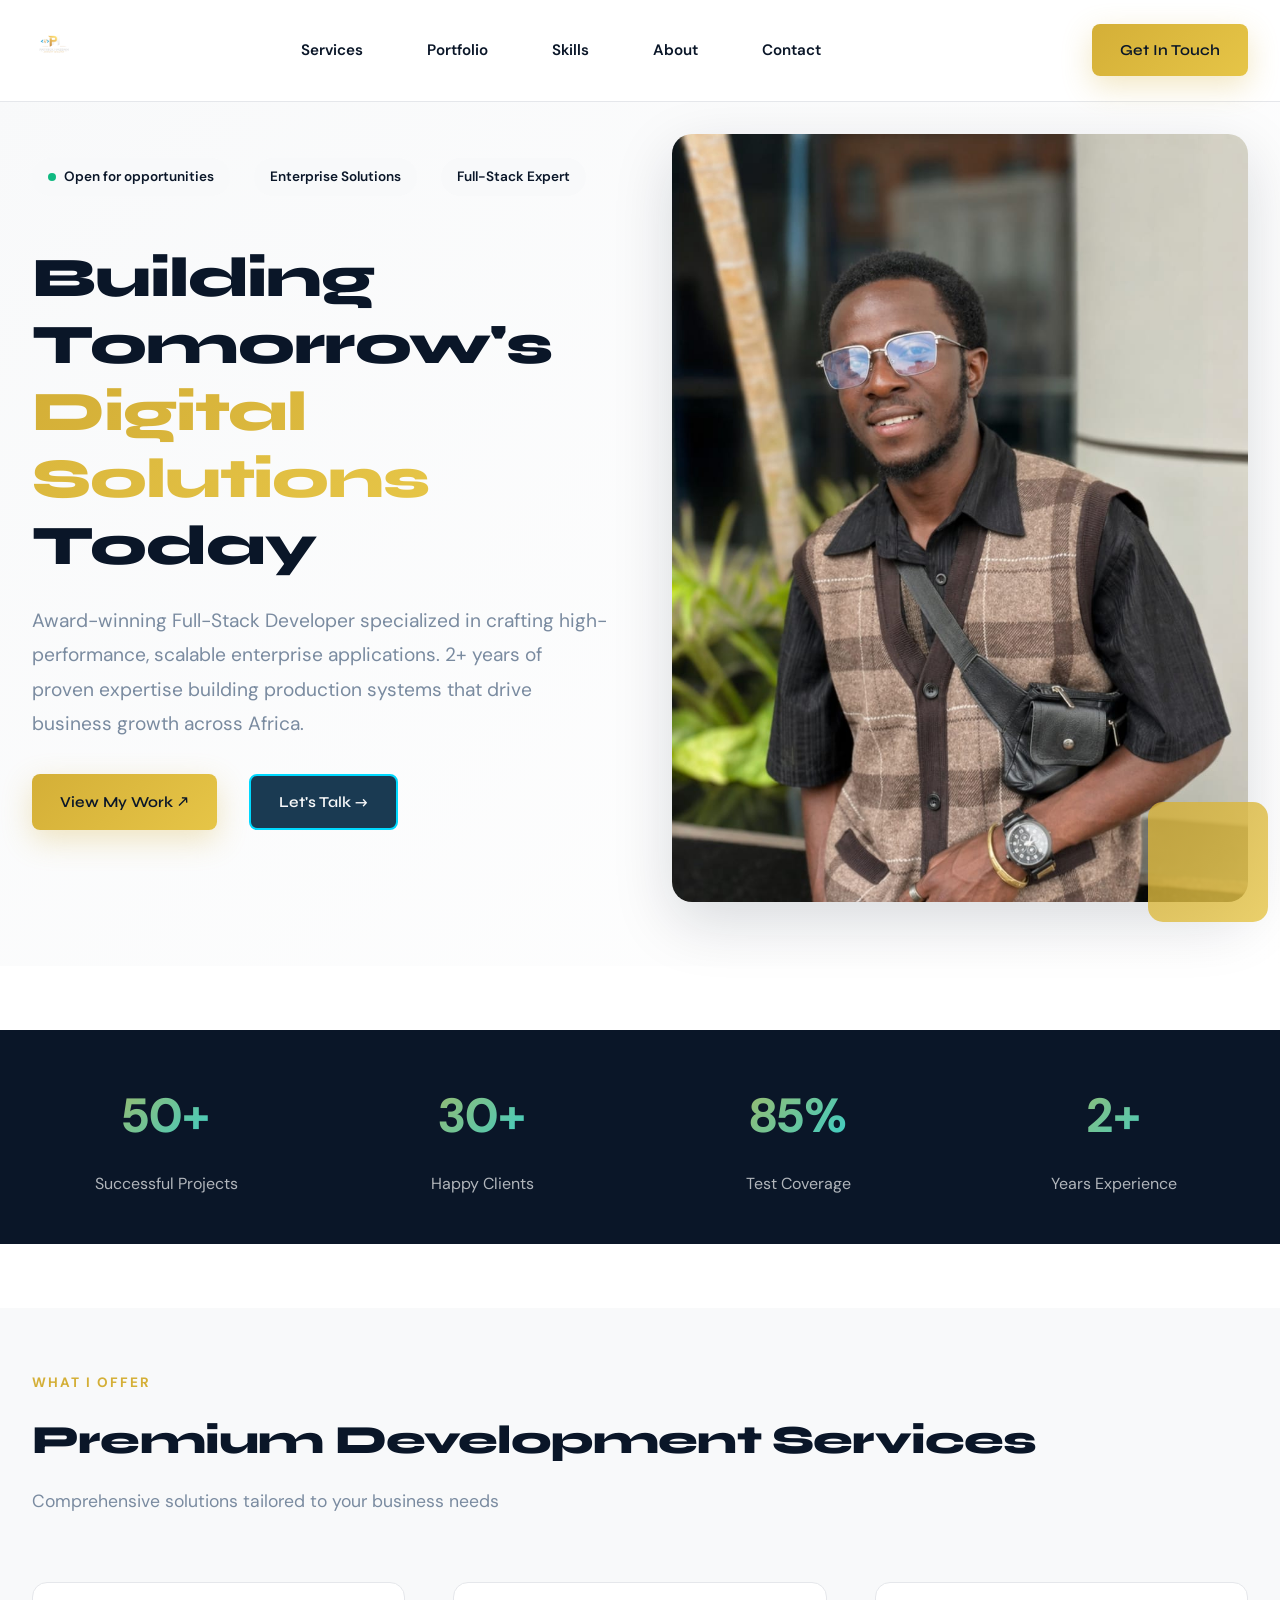
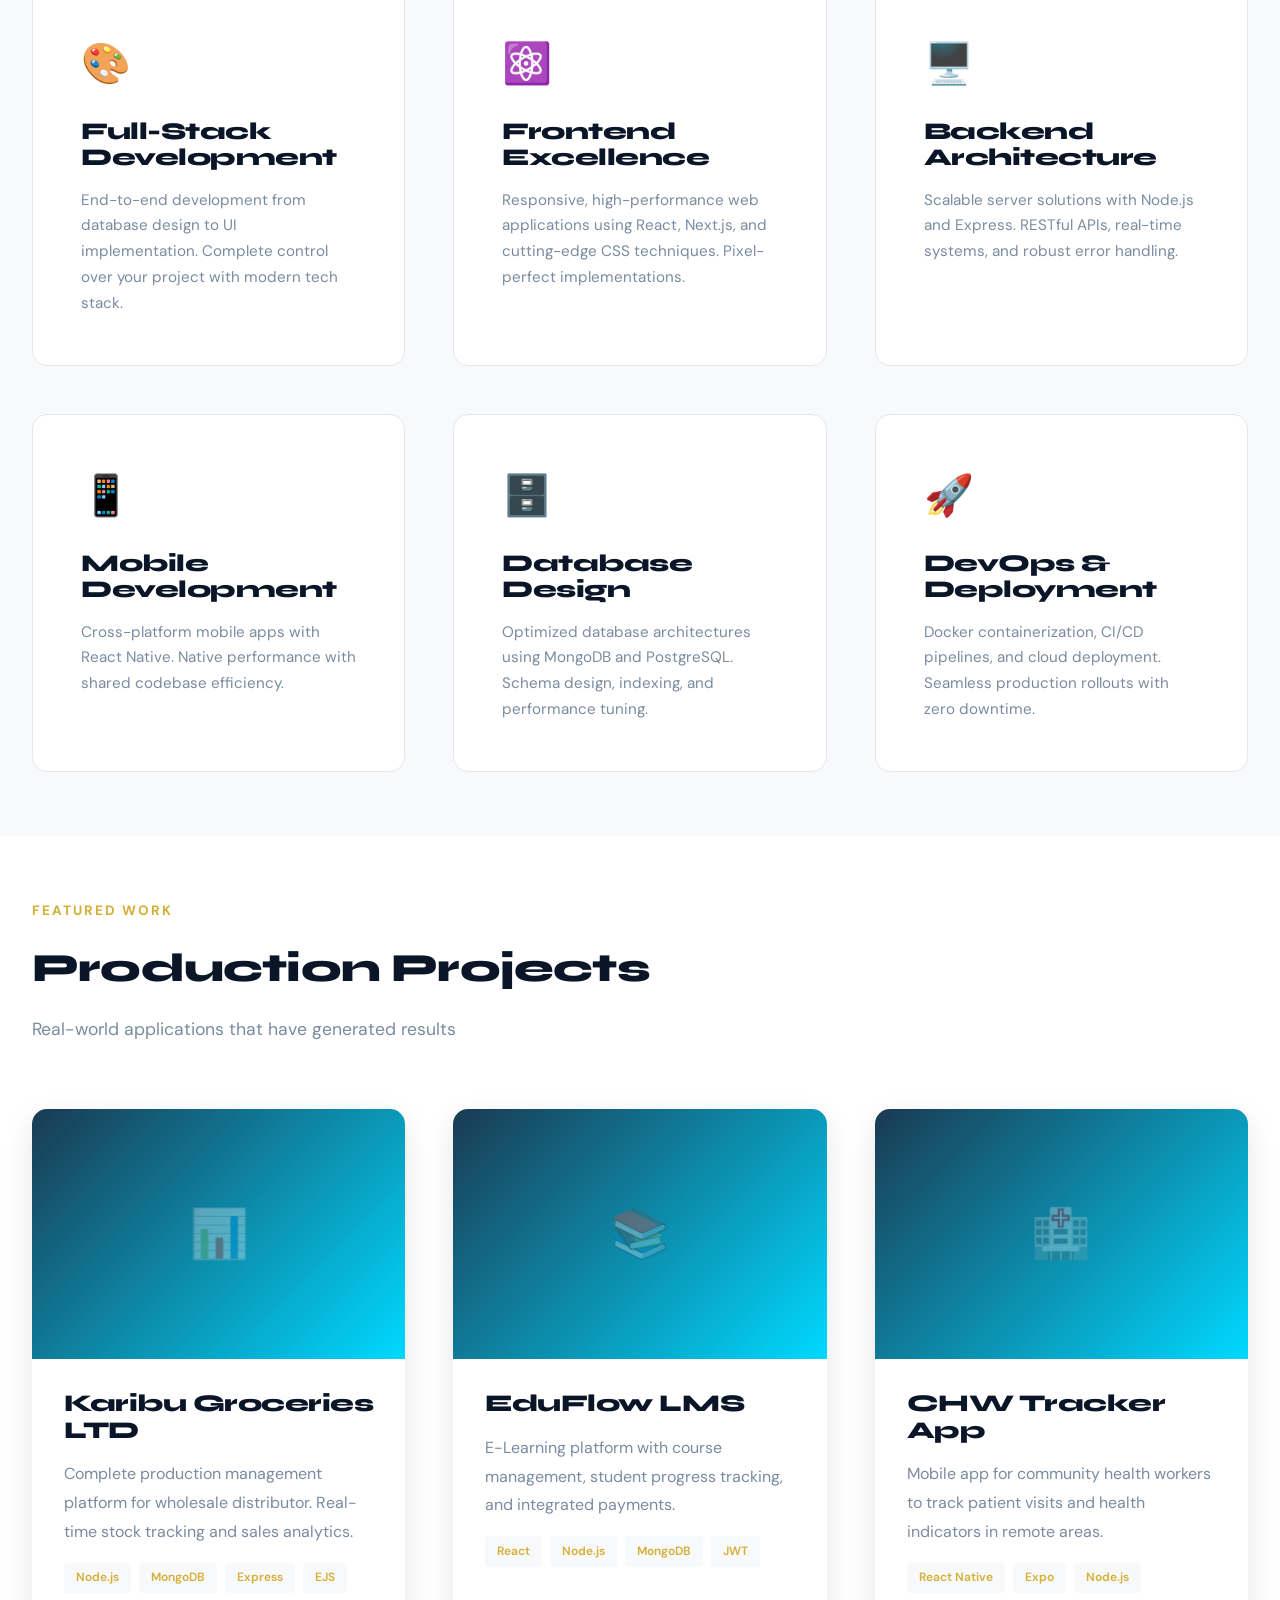
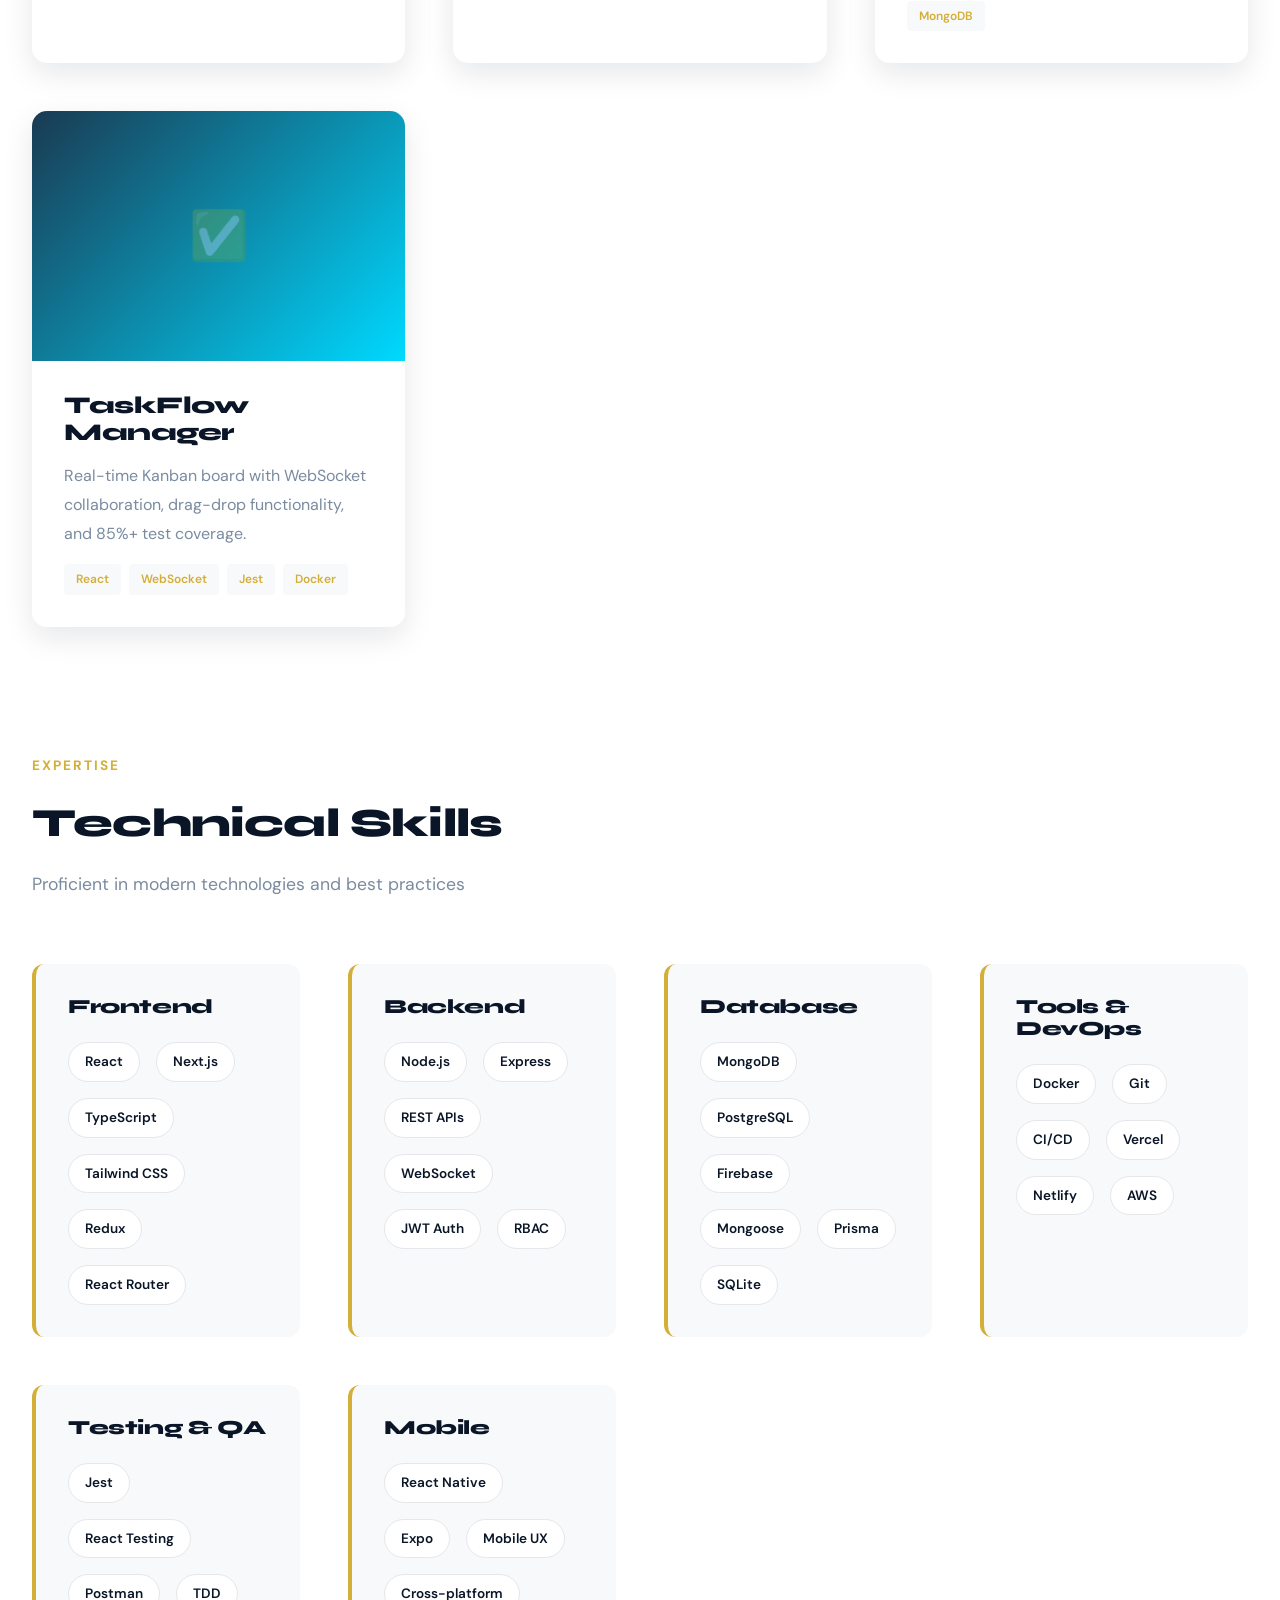
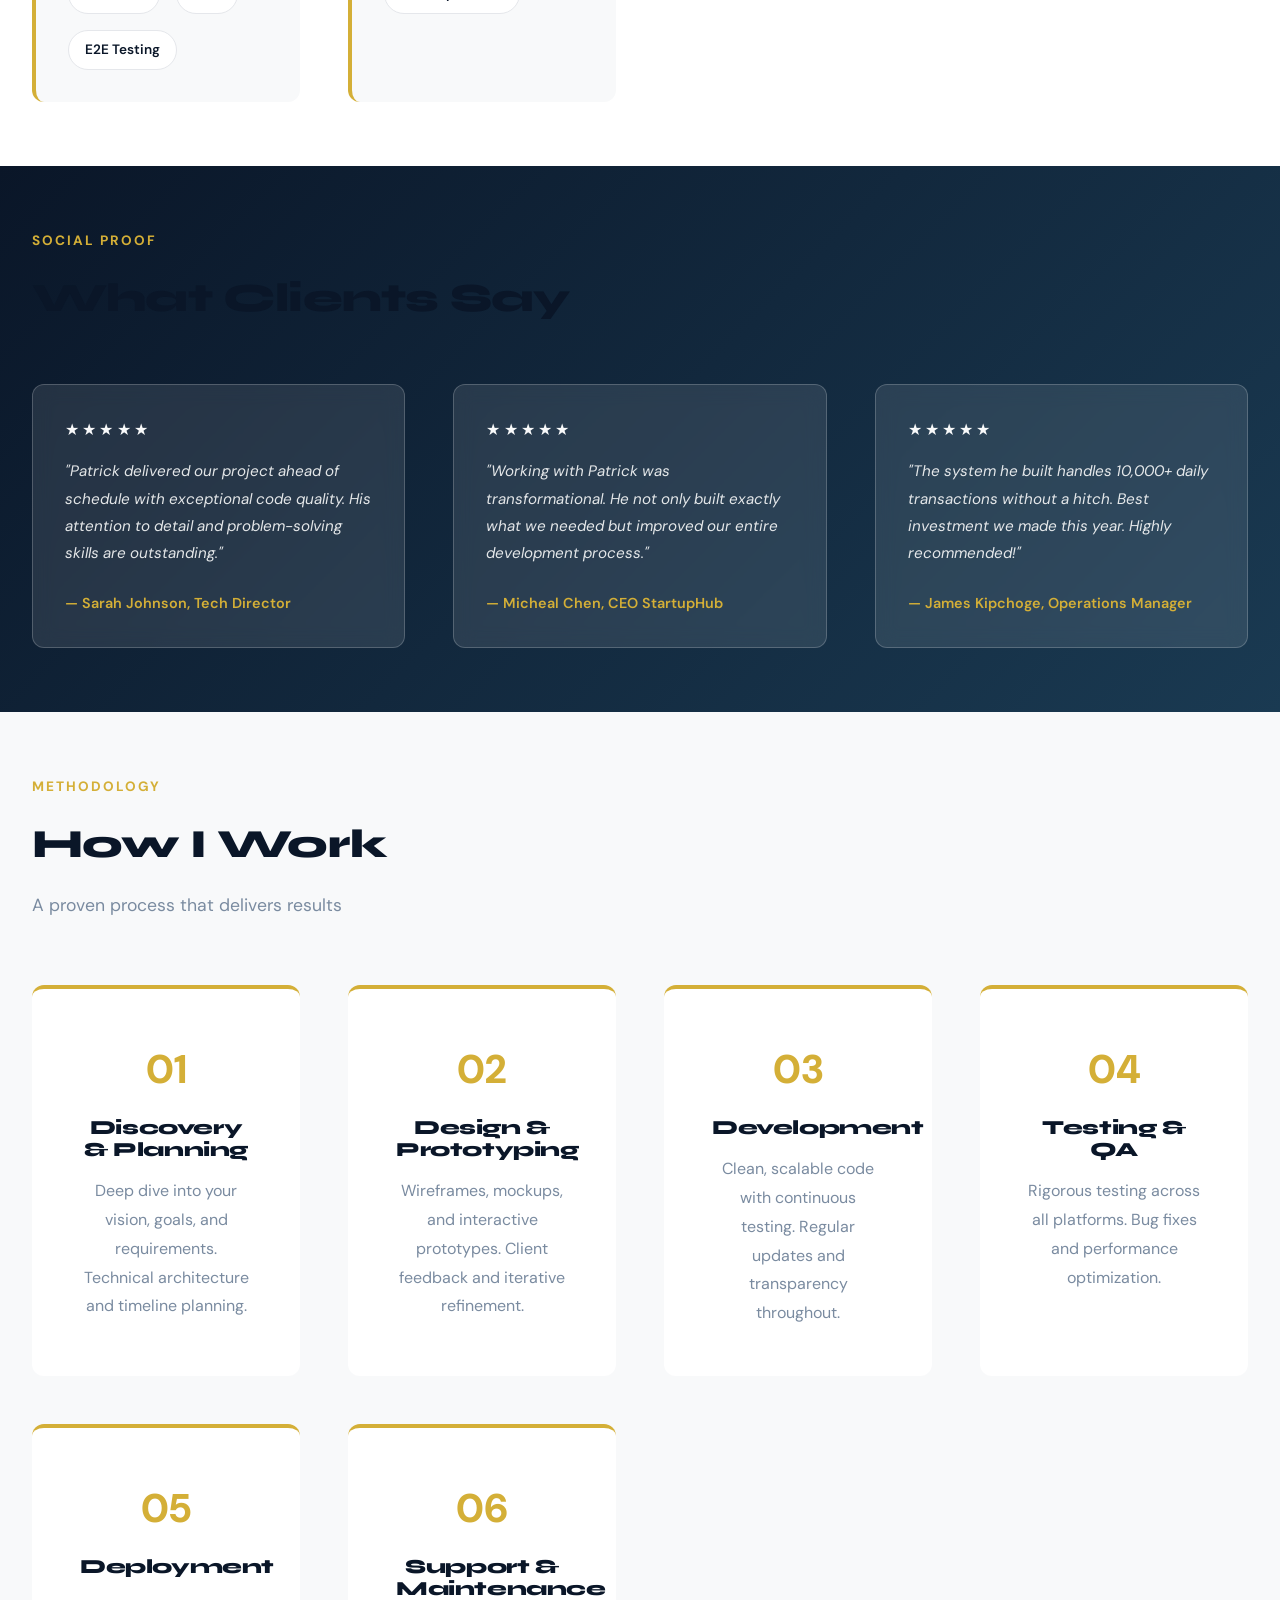
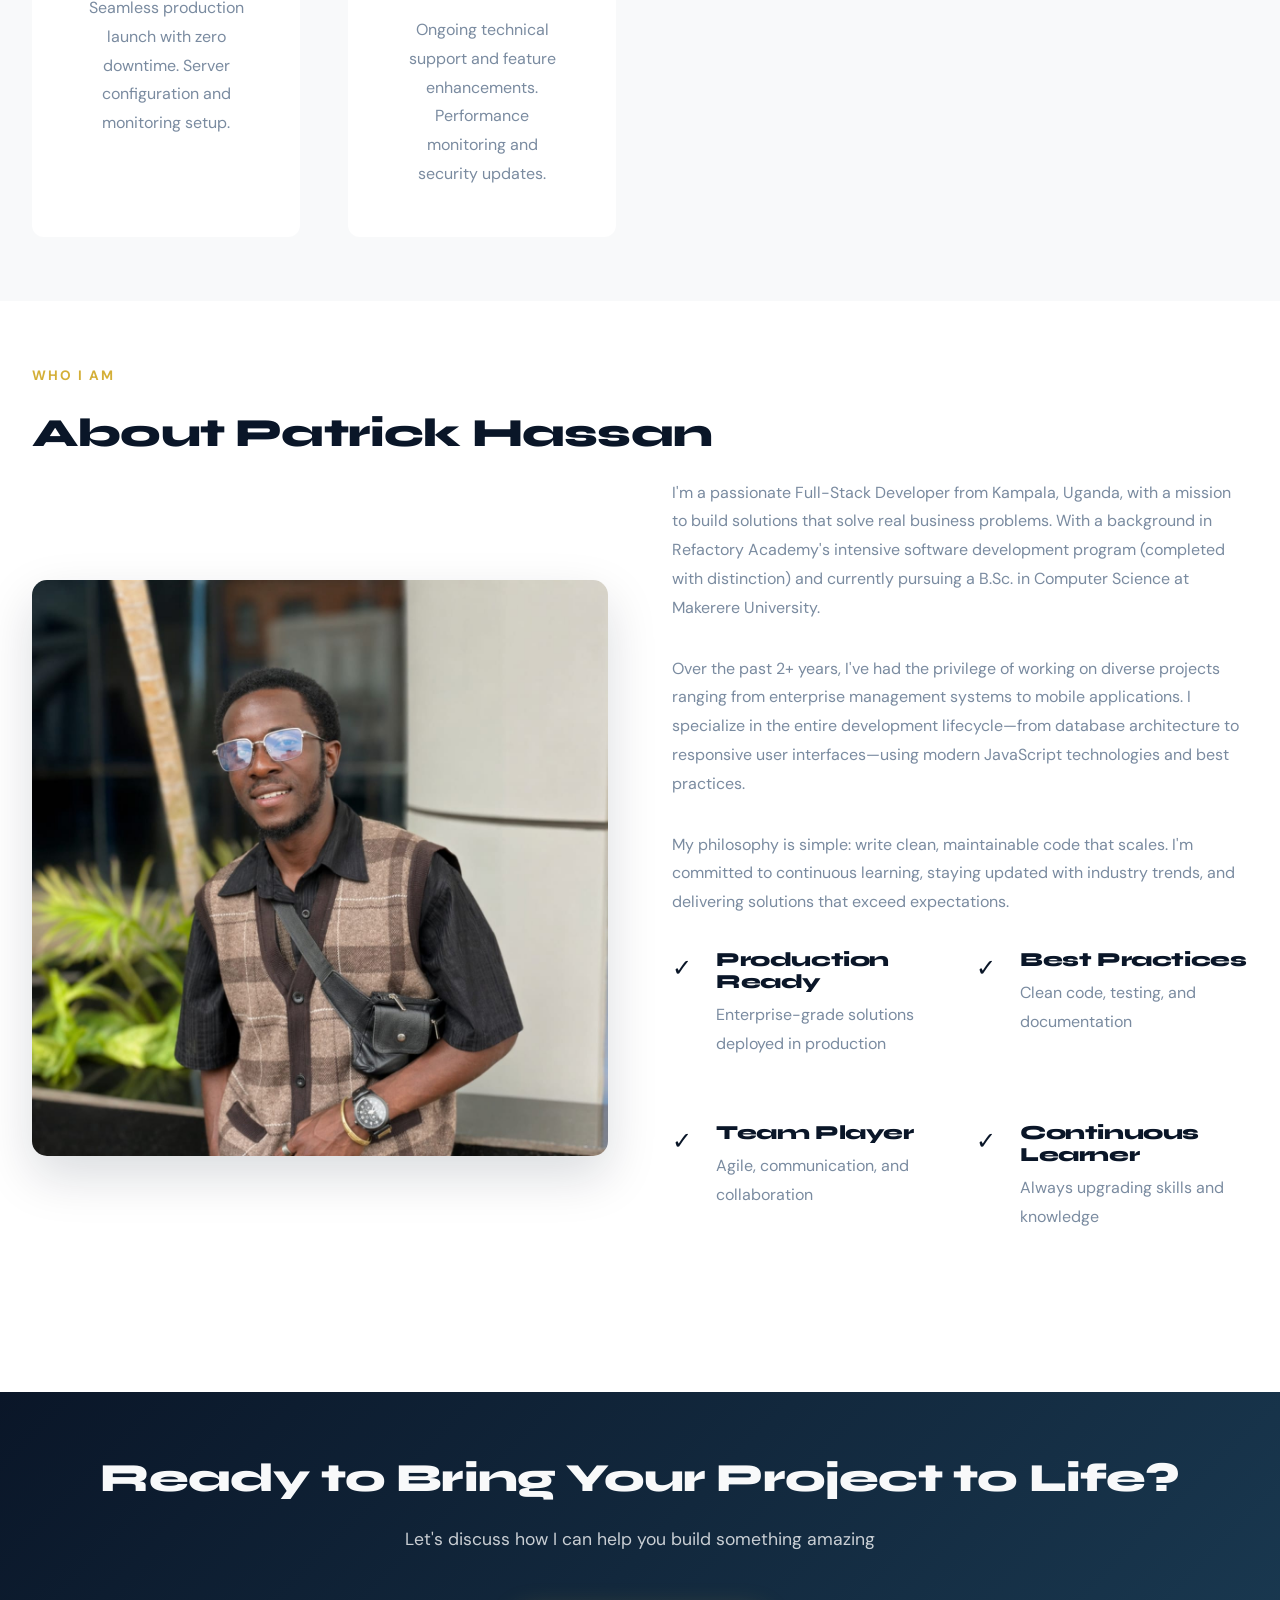
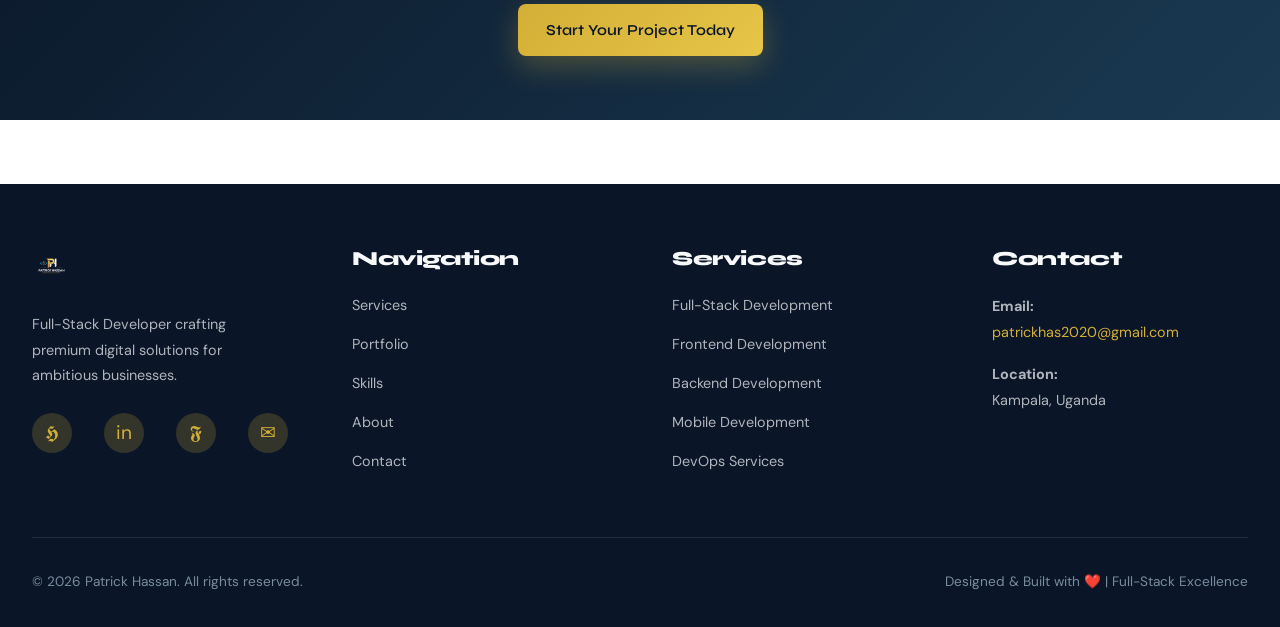
==== commit 9b893afc: "feat: add Asset folder with logo and professional photo - Added Asset folder containing logo.png and" ====
--- a/html/index.html
+++ b/html/index.html
@@ -17,7 +17,7 @@
         <div class="container">
             <nav>
                 <div class="nav-logo">
-                    <img src="../../Asset/logo.png" alt="Patrick Hassan">
+                    <img src="../Asset/logo.png" alt="Patrick Hassan">
                 </div>
                 <div class="nav-links">
                     <a href="#services">Services</a>
@@ -57,7 +57,7 @@
                 </div>
                 <div class="hero-image">
                     <div class="hero-image-wrapper">
-                        <img src="../../Asset/patrick photo.jpeg" alt="Patrick Hassan - Full-Stack Developer">
+                        <img src="../Asset/patrick photo.jpeg" alt="Patrick Hassan - Full-Stack Developer">
                     </div>
                     <div class="hero-image-accent"></div>
                 </div>
@@ -351,7 +351,7 @@
             <h2 class="section-title">About Patrick Hassan</h2>
             <div class="about-content">
                 <div class="about-image">
-                    <img src="../../Asset/patrick photo.jpeg" alt="Patrick Hassan">
+                    <img src="../Asset/patrick photo.jpeg" alt="Patrick Hassan">
                 </div>
                 <div class="about-text">
                     <p>
@@ -414,7 +414,7 @@
         <div class="container">
             <div class="footer-content">
                 <div class="footer-section">
-                    <img src="../../Asset/logo.png" alt="Patrick Hassan" style="height: 40px; margin-bottom: 1rem;">
+                    <img src="../Asset/logo.png" alt="Patrick Hassan" style="height: 40px; margin-bottom: 1rem;">
                     <p>Full-Stack Developer crafting premium digital solutions for ambitious businesses.</p>
                     <div class="social-links">
                         <a href="https://github.com/Patrick7854" title="GitHub">𝕳</a>
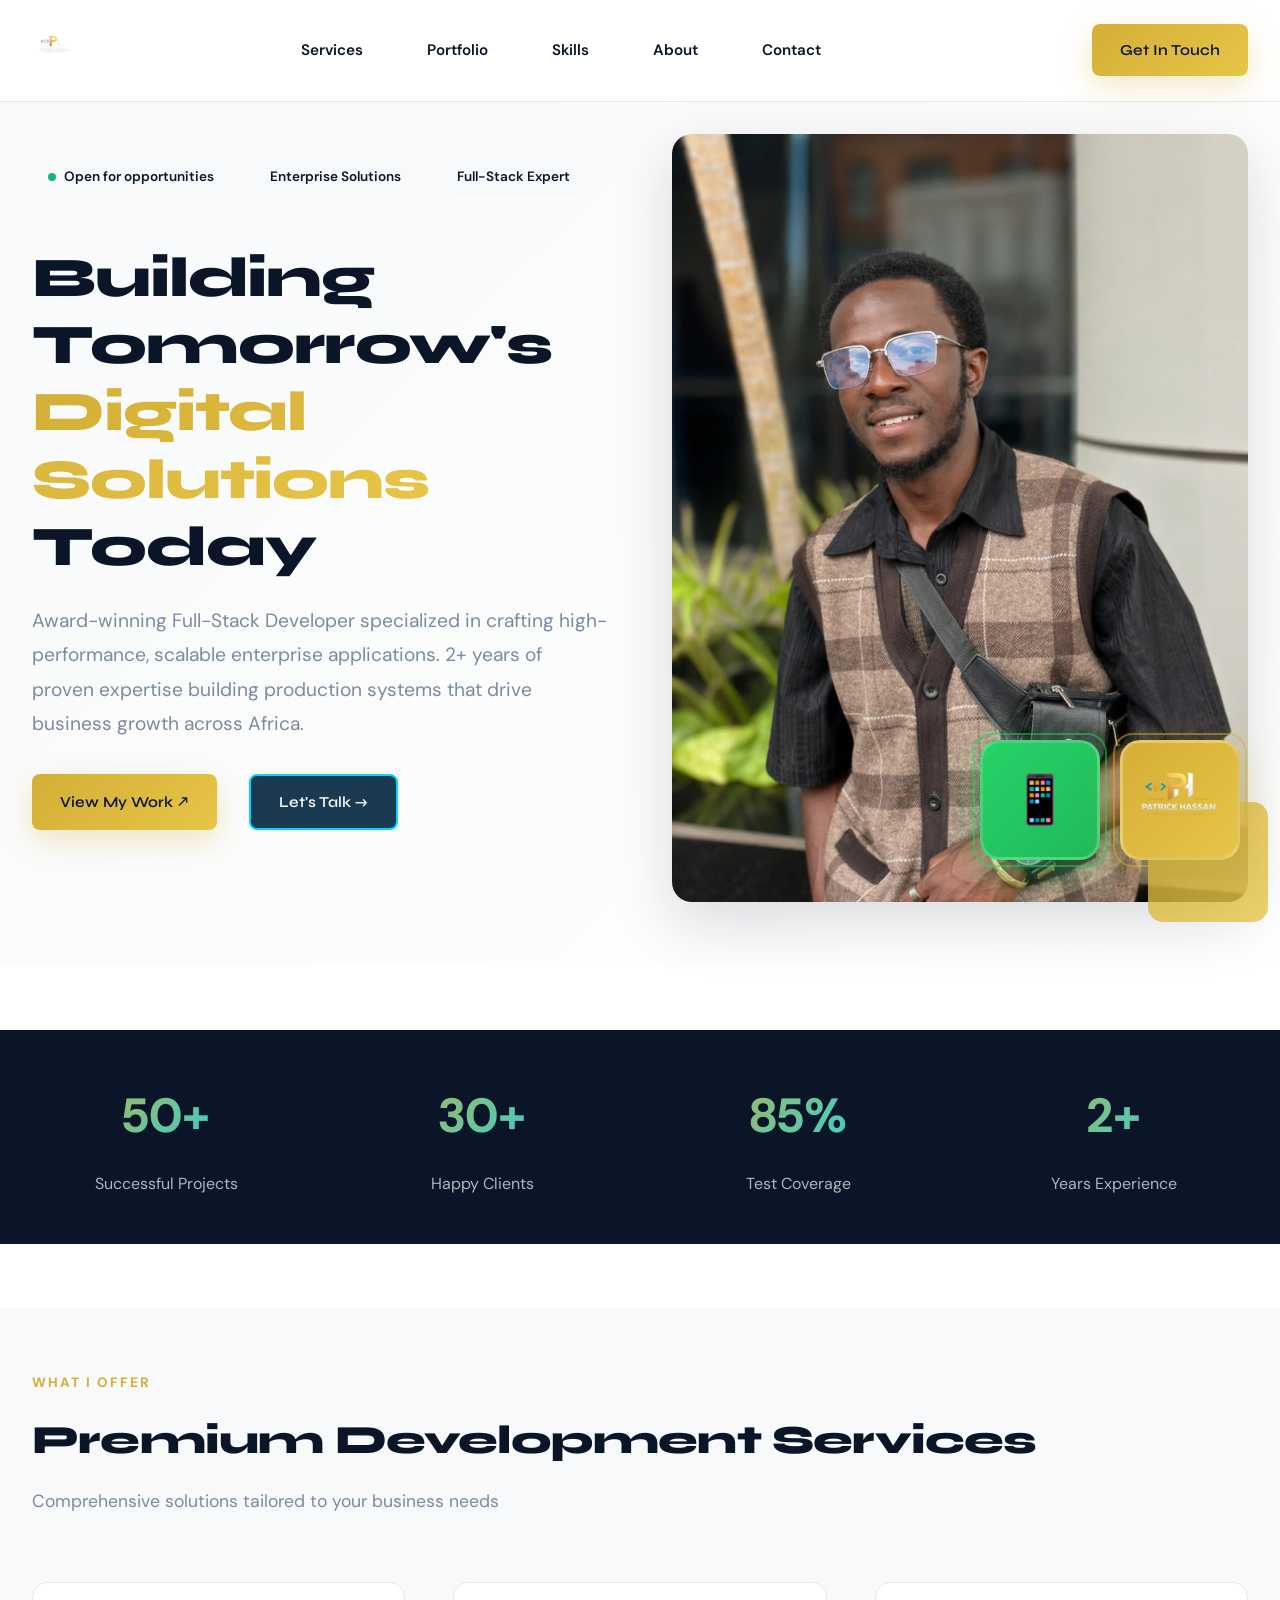
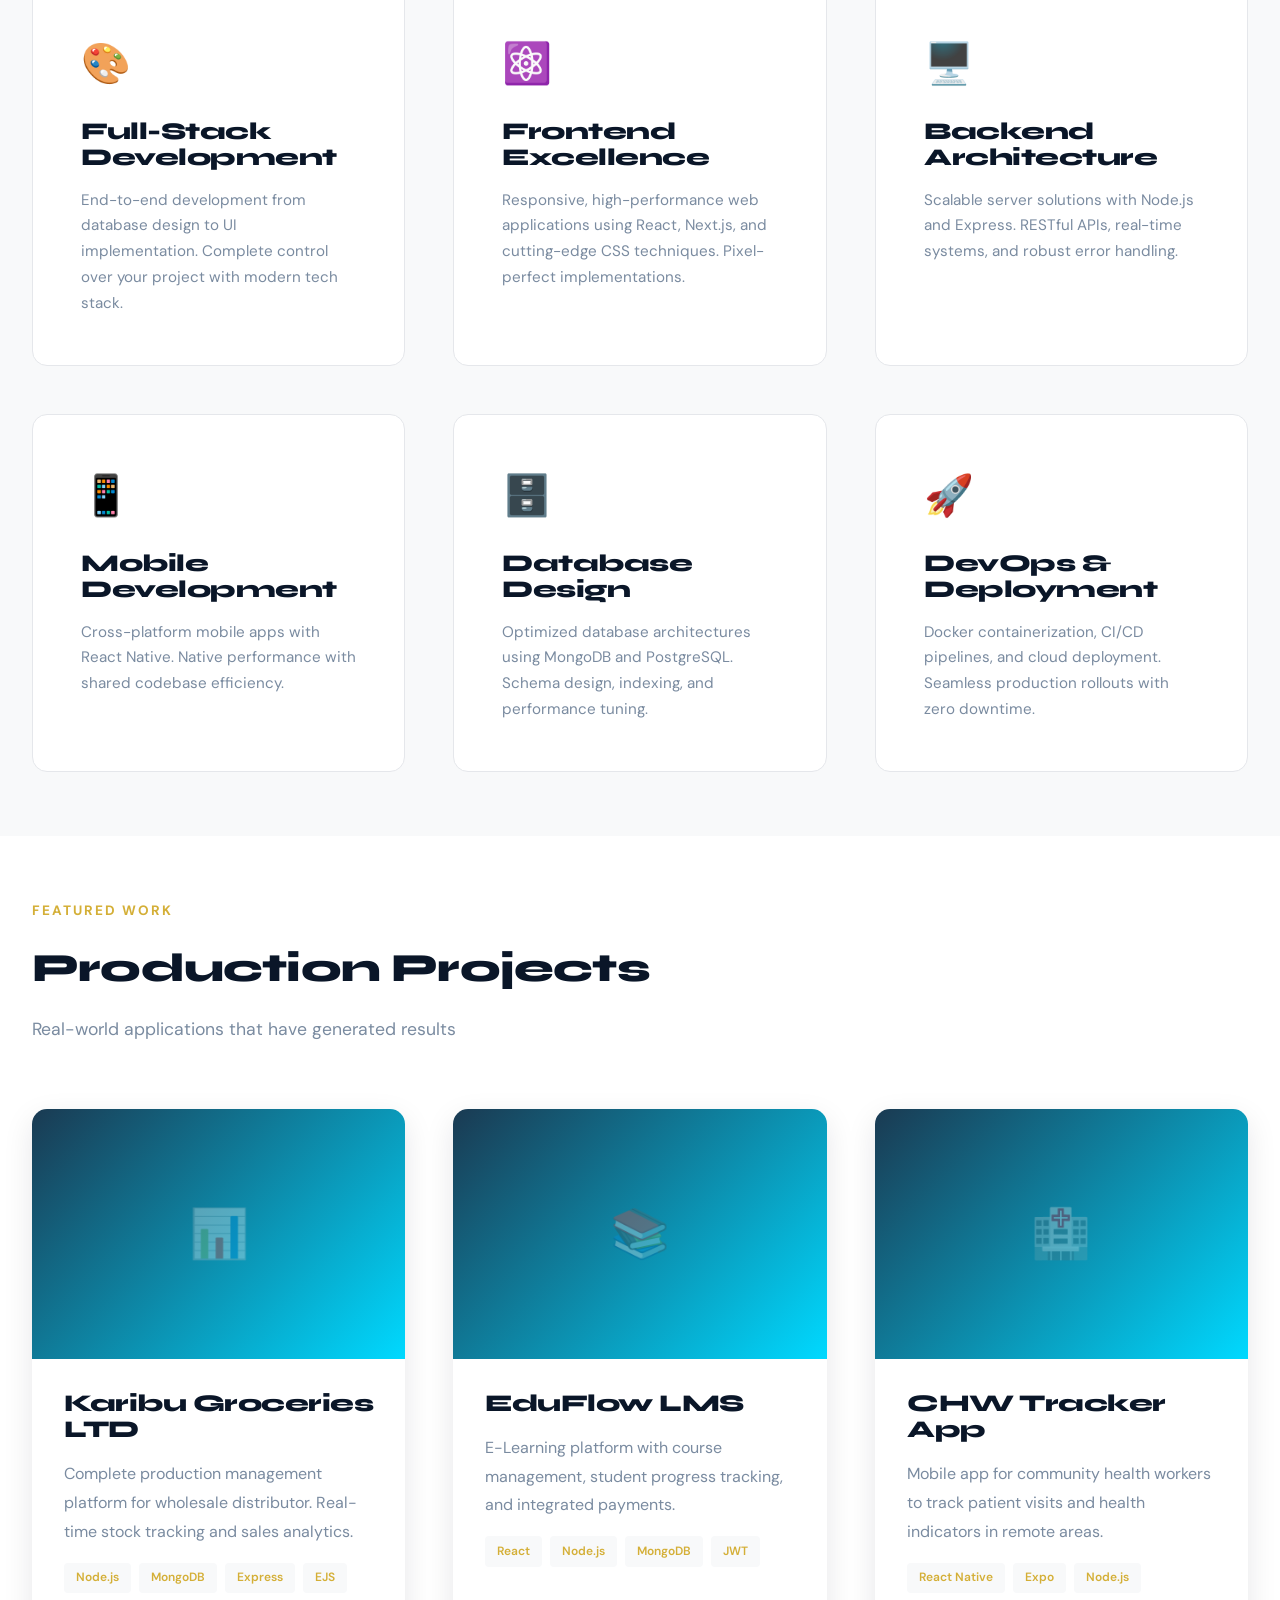
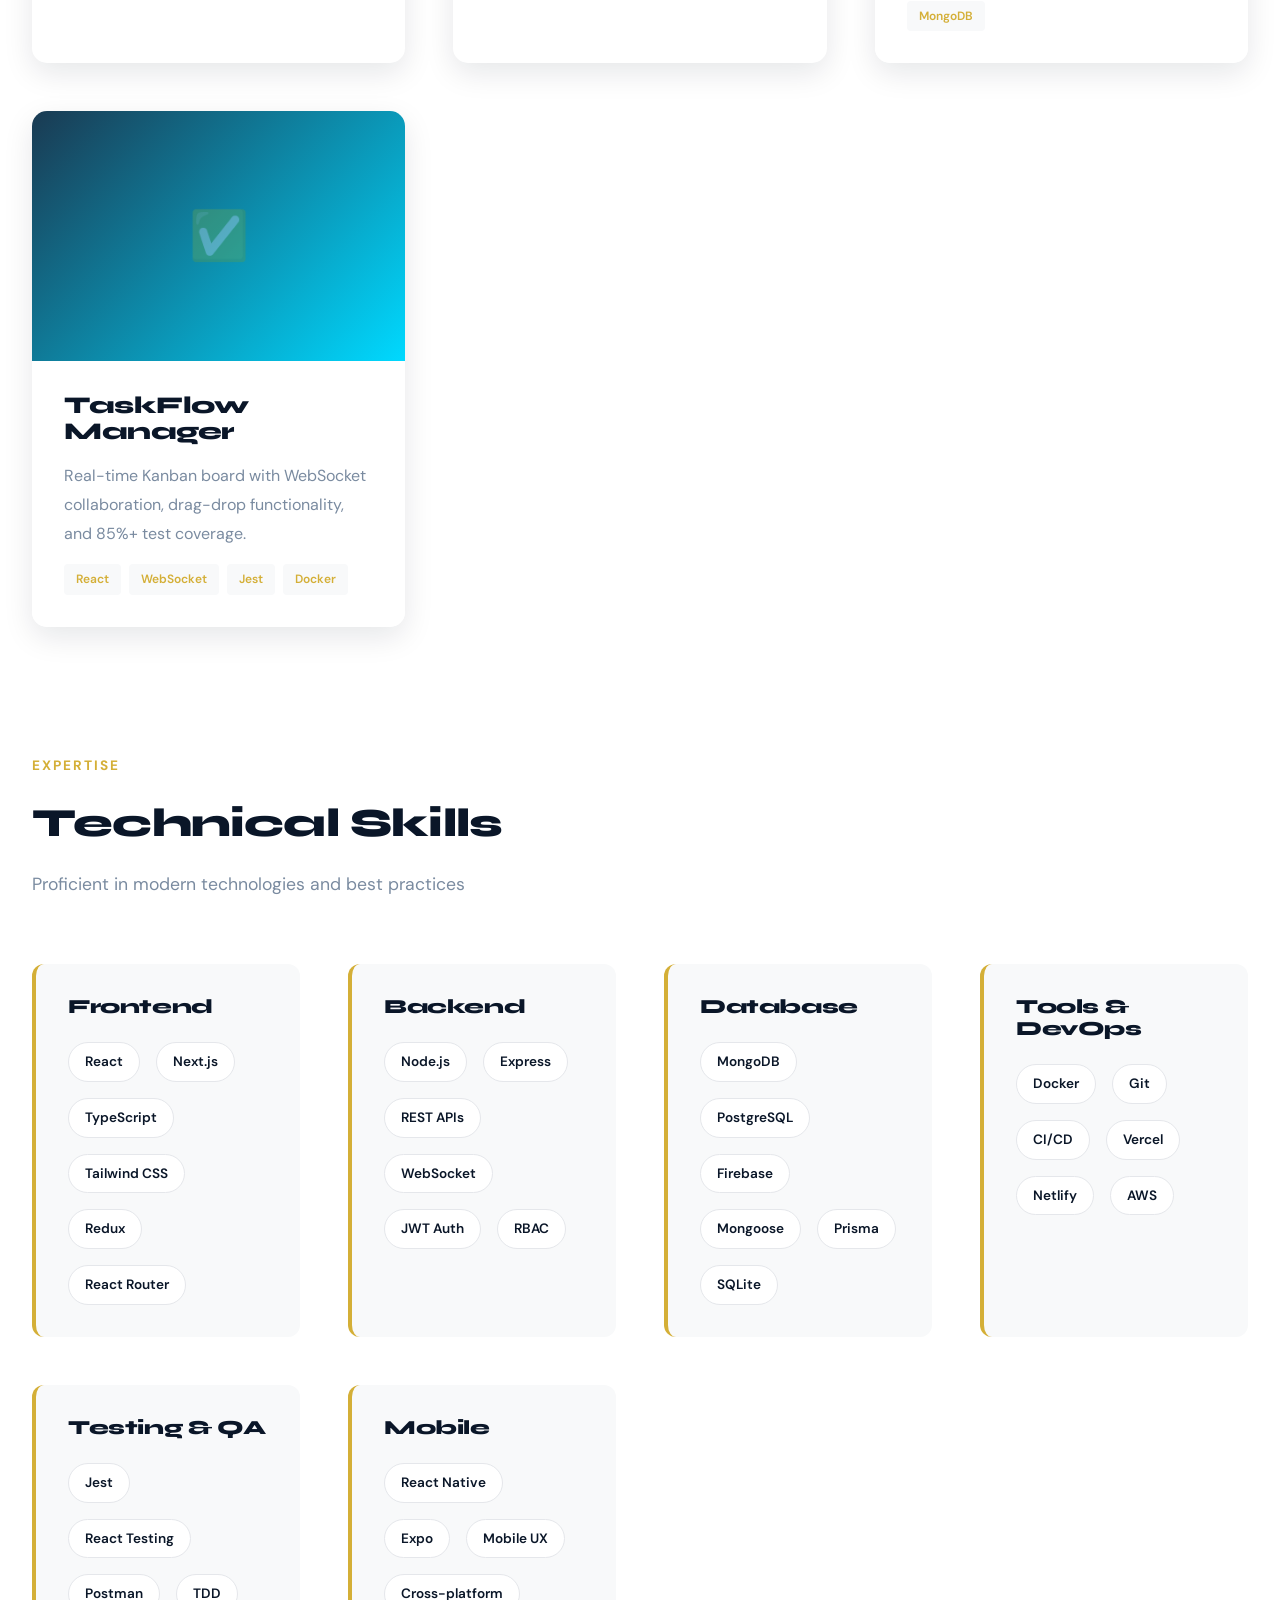
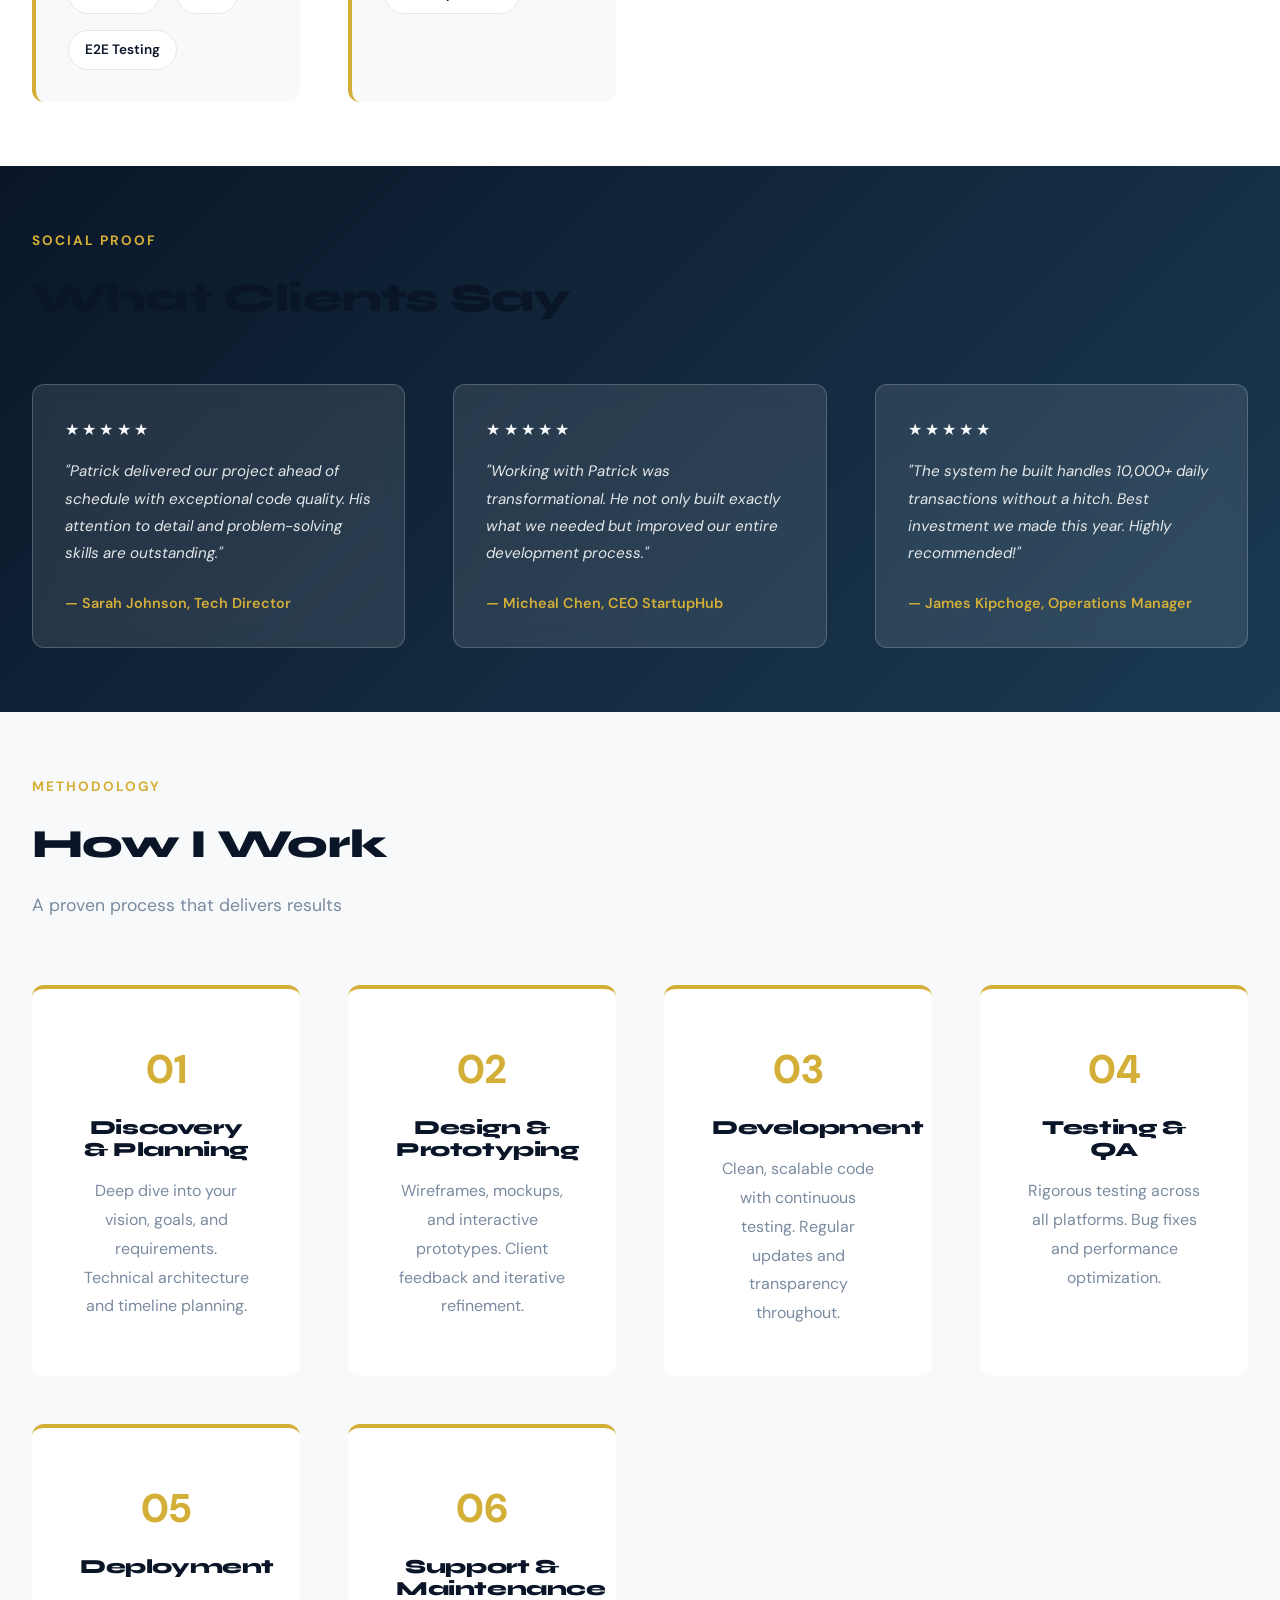
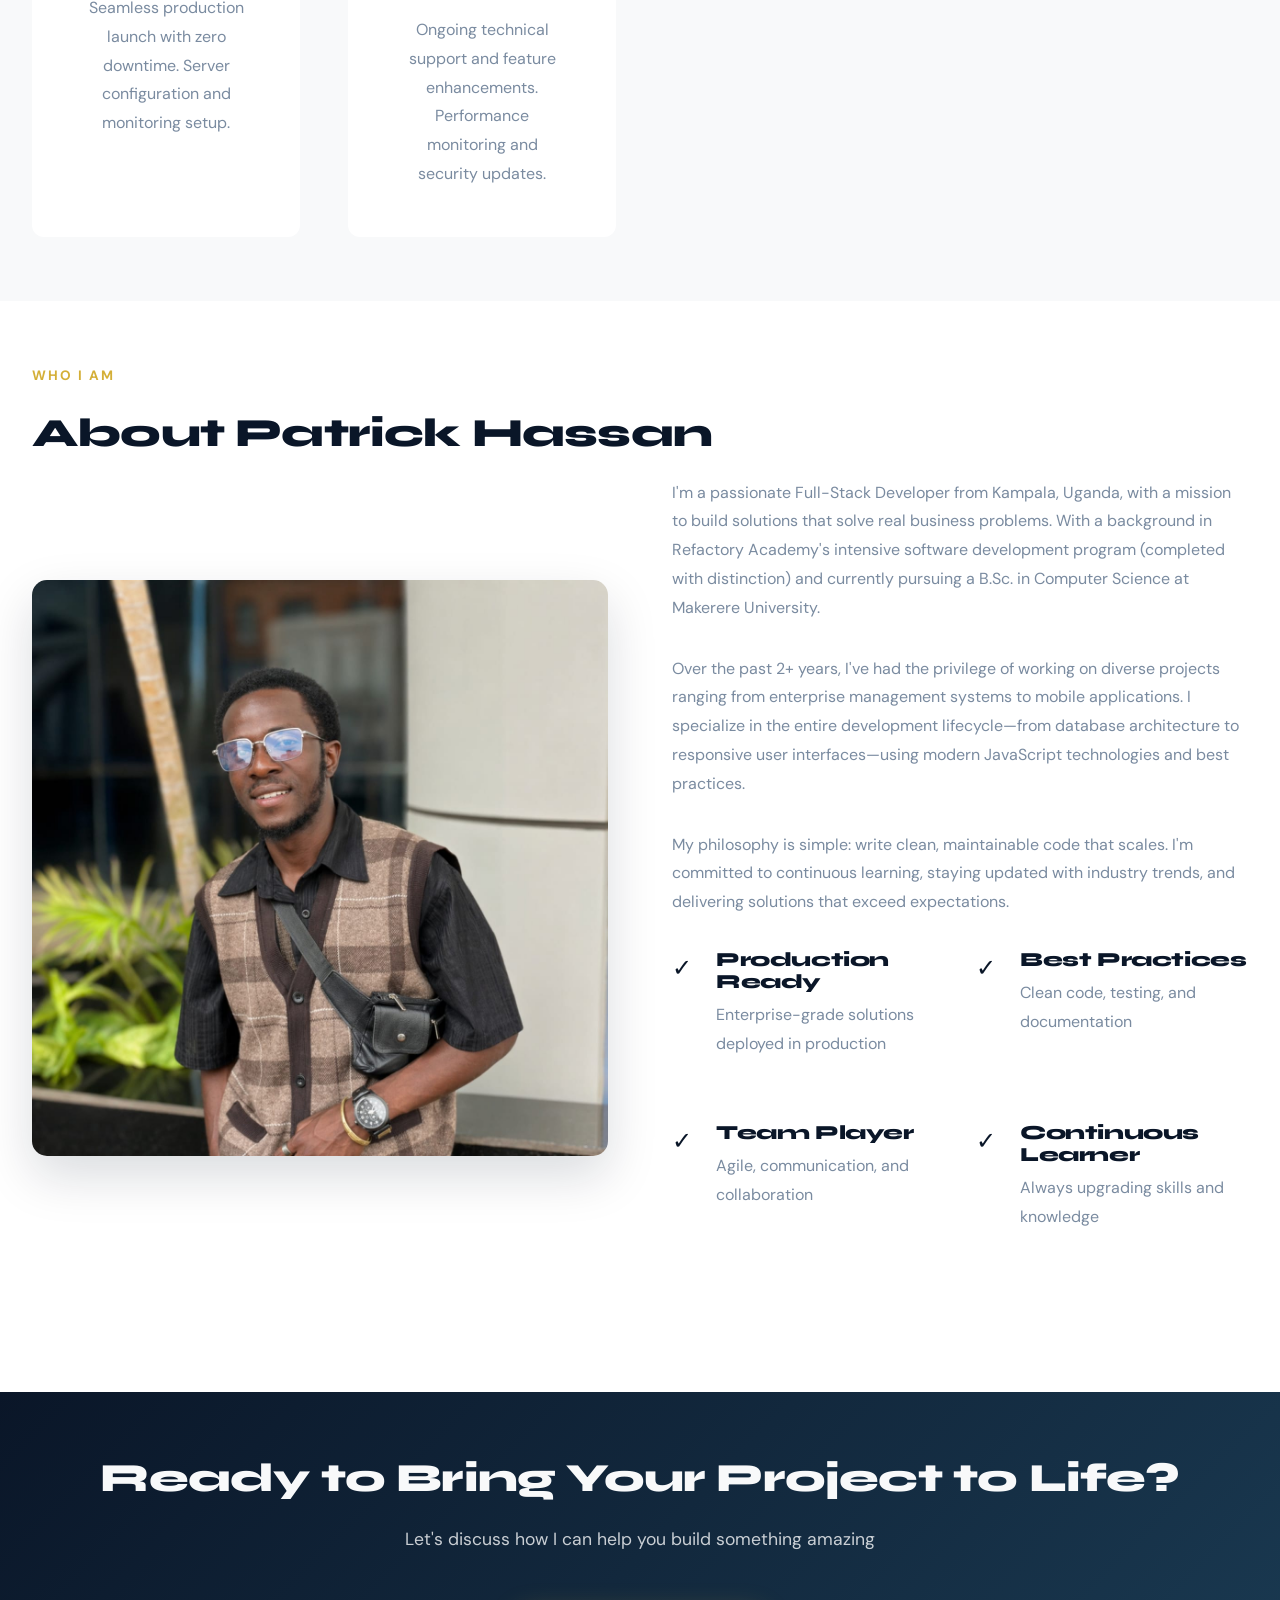
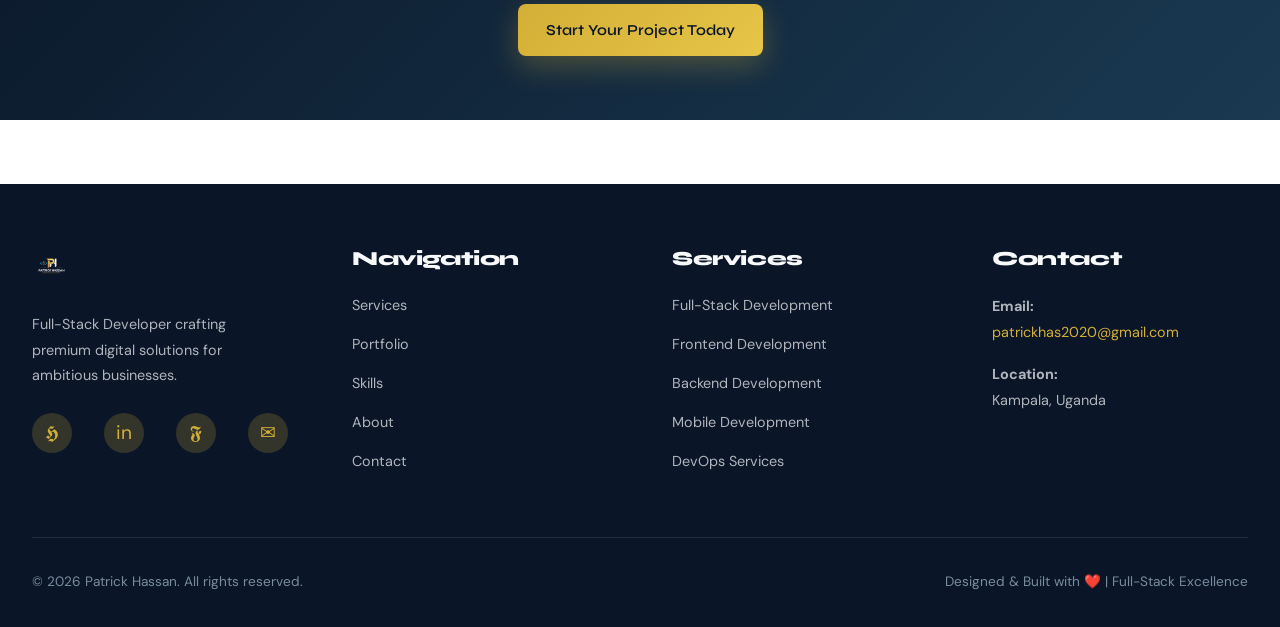
==== commit e9a99fd0: "updates" ====
--- a/html/index.html
+++ b/html/index.html
@@ -462,7 +462,23 @@
         </div>
     </footer>
 
+    <!-- ═══════════════════════════════════════ FLOATING ANIMATED ICONS ═══════════════════════════════════════ -->
+    <!-- WhatsApp Button -->
+    <a href="https://wa.me/256785493158?text=Hi%20Patrick%2C%20I'd%20like%20to%20discuss%20a%20project" class="whatsapp-float" target="_blank" title="Chat on WhatsApp">
+        📱
+    </a>
+
+    <!-- Logo Button -->
+    <div class="floating-logo" title="Back to top">
+        <img src="../Asset/logo.png" alt="Patrick Hassan Logo" style="width: 100%; height: 100%; object-fit: contain; position: relative; z-index: 1;">
+    </div>
+
     <script>
+        // Floating logo scroll to top
+        document.querySelector('.floating-logo').addEventListener('click', function() {
+            window.scrollTo({ top: 0, behavior: 'smooth' });
+        });
+
         // Smooth scrolling for navigation links
         document.querySelectorAll('a[href^="#"]').forEach(anchor => {
             anchor.addEventListener('click', function (e) {
--- a/css/styles.css
+++ b/css/styles.css
@@ -286,6 +286,168 @@
     50% { opacity: 0.5; transform: scale(1.2); }
 }
 
+/* ═══════════════════════════════════════ PRO ANIMATIONS ═══════════════════════════════════════ */
+
+/* Pop-In Title Animation */
+@keyframes popIn {
+    0% {
+        opacity: 0;
+        transform: scale(0.3) translateY(30px);
+    }
+    50% {
+        opacity: 1;
+        transform: scale(1.05) translateY(0);
+    }
+    100% {
+        opacity: 1;
+        transform: scale(1) translateY(0);
+    }
+}
+
+h1, h2, h3 {
+    animation: popIn 0.8s cubic-bezier(0.34, 1.56, 0.64, 1) forwards;
+}
+
+h1 { animation-delay: 0.2s; }
+h2 { animation-delay: 0.1s; }
+h3 { animation-delay: 0.15s; }
+
+/* Initially hidden until animation plays */
+h1, h2, h3 {
+    opacity: 0;
+}
+
+/* Floating Logo Animation */
+@keyframes floatShake {
+    0%, 100% { transform: translateY(0) scale(1) rotate(0deg); }
+    15% { transform: translateY(-15px) scale(1.05) rotate(-2deg); }
+    30% { transform: translateY(-10px) scale(1.03) rotate(2deg); }
+    45% { transform: translateY(-20px) scale(1.08) rotate(-1deg); }
+    60% { transform: translateY(-12px) scale(1.04) rotate(1deg); }
+    75% { transform: translateY(-18px) scale(1.06) rotate(-2deg); }
+    90% { transform: translateY(-8px) scale(1.02) rotate(0.5deg); }
+}
+
+@keyframes logoGlow {
+    0%, 100% { 
+        box-shadow: 0 0 20px rgba(212, 175, 55, 0.3),
+                    0 0 40px rgba(0, 217, 255, 0.1);
+    }
+    50% { 
+        box-shadow: 0 0 30px rgba(212, 175, 55, 0.6),
+                    0 0 60px rgba(0, 217, 255, 0.3);
+    }
+}
+
+/* Floating Animated Logo in Corner */
+.floating-logo {
+    position: fixed;
+    bottom: 40px;
+    right: 40px;
+    z-index: 999;
+    width: 120px;
+    height: 120px;
+    background: linear-gradient(135deg, var(--accent-gold), #E6C547);
+    border-radius: 20px;
+    display: flex;
+    align-items: center;
+    justify-content: center;
+    font-size: 3rem;
+    animation: floatShake 4s ease-in-out infinite;
+    box-shadow: 0 10px 40px rgba(212, 175, 55, 0.4);
+    cursor: pointer;
+    transition: all 0.3s ease;
+    border: 3px solid rgba(255, 255, 255, 0.2);
+}
+
+.floating-logo:hover {
+    animation: logoGlow 1.5s ease-in-out infinite;
+    transform: scale(1.15) !important;
+}
+
+.floating-logo::before {
+    content: '';
+    position: absolute;
+    width: 130px;
+    height: 130px;
+    border: 2px solid var(--accent-gold);
+    border-radius: 20px;
+    animation: rotateBorder 3s linear infinite;
+    opacity: 0.5;
+}
+
+@keyframes rotateBorder {
+    0% { transform: rotate(0deg); }
+    100% { transform: rotate(360deg); }
+}
+
+/* WhatsApp Floating Icon */
+.whatsapp-float {
+    position: fixed;
+    bottom: 40px;
+    right: 180px;
+    z-index: 999;
+    width: 120px;
+    height: 120px;
+    background: linear-gradient(135deg, #25D366, #20BA5A);
+    border-radius: 20px;
+    display: flex;
+    align-items: center;
+    justify-content: center;
+    font-size: 3rem;
+    animation: floatShake 4s ease-in-out infinite;
+    box-shadow: 0 10px 40px rgba(37, 211, 102, 0.4);
+    cursor: pointer;
+    transition: all 0.3s ease;
+    border: 3px solid rgba(255, 255, 255, 0.2);
+    text-decoration: none;
+}
+
+.whatsapp-float:hover {
+    transform: scale(1.15) !important;
+    box-shadow: 0 15px 50px rgba(37, 211, 102, 0.6);
+}
+
+.whatsapp-float::before {
+    content: '';
+    position: absolute;
+    width: 130px;
+    height: 130px;
+    border: 2px solid #25D366;
+    border-radius: 20px;
+    animation: rotateBorder 3s linear infinite;
+    opacity: 0.5;
+}
+
+/* Responsive Floating Icons */
+@media (max-width: 768px) {
+    .floating-logo {
+        bottom: 20px;
+        right: 20px;
+        width: 90px;
+        height: 90px;
+        font-size: 2rem;
+    }
+    
+    .floating-logo::before {
+        width: 100px;
+        height: 100px;
+    }
+    
+    .whatsapp-float {
+        bottom: 160px;
+        right: 20px;
+        width: 90px;
+        height: 90px;
+        font-size: 2rem;
+    }
+    
+    .whatsapp-float::before {
+        width: 100px;
+        height: 100px;
+    }
+}
+
 .hero-cta {
     display: flex;
     gap: var(--spacing-lg);
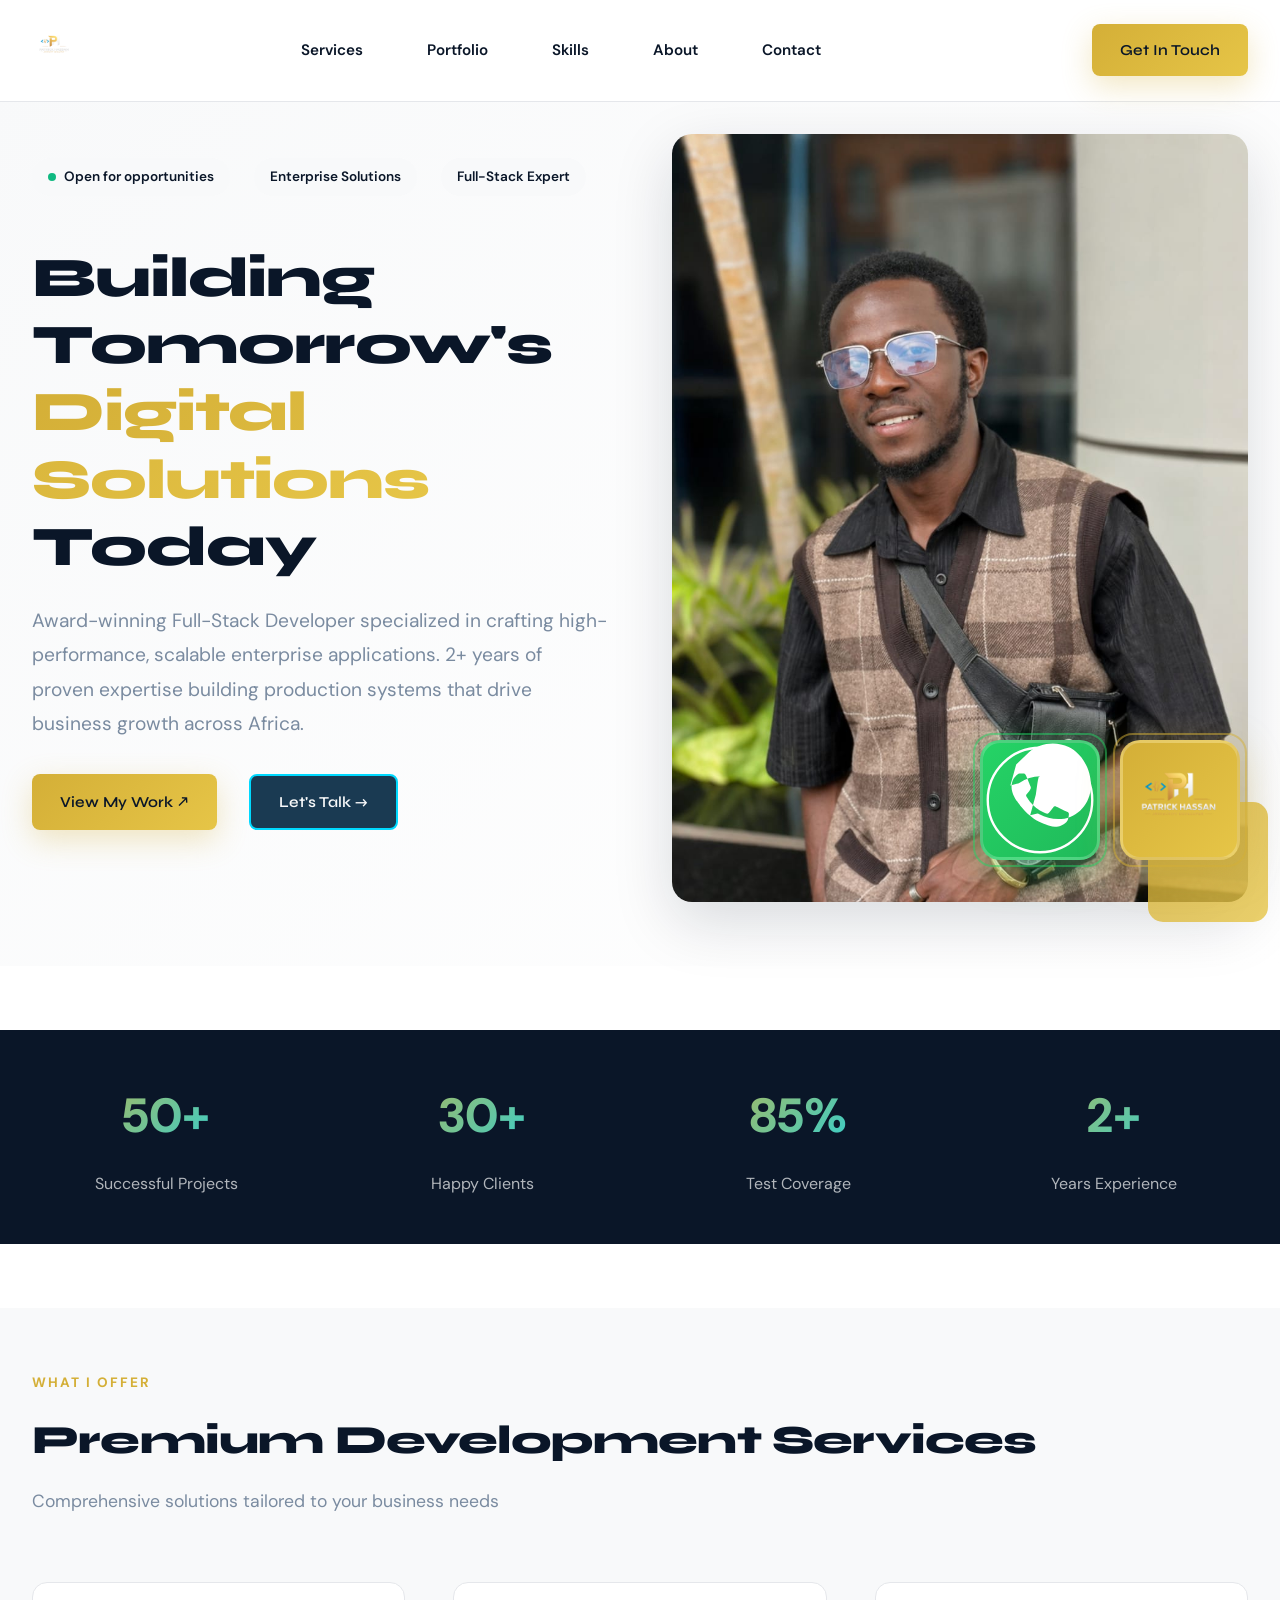
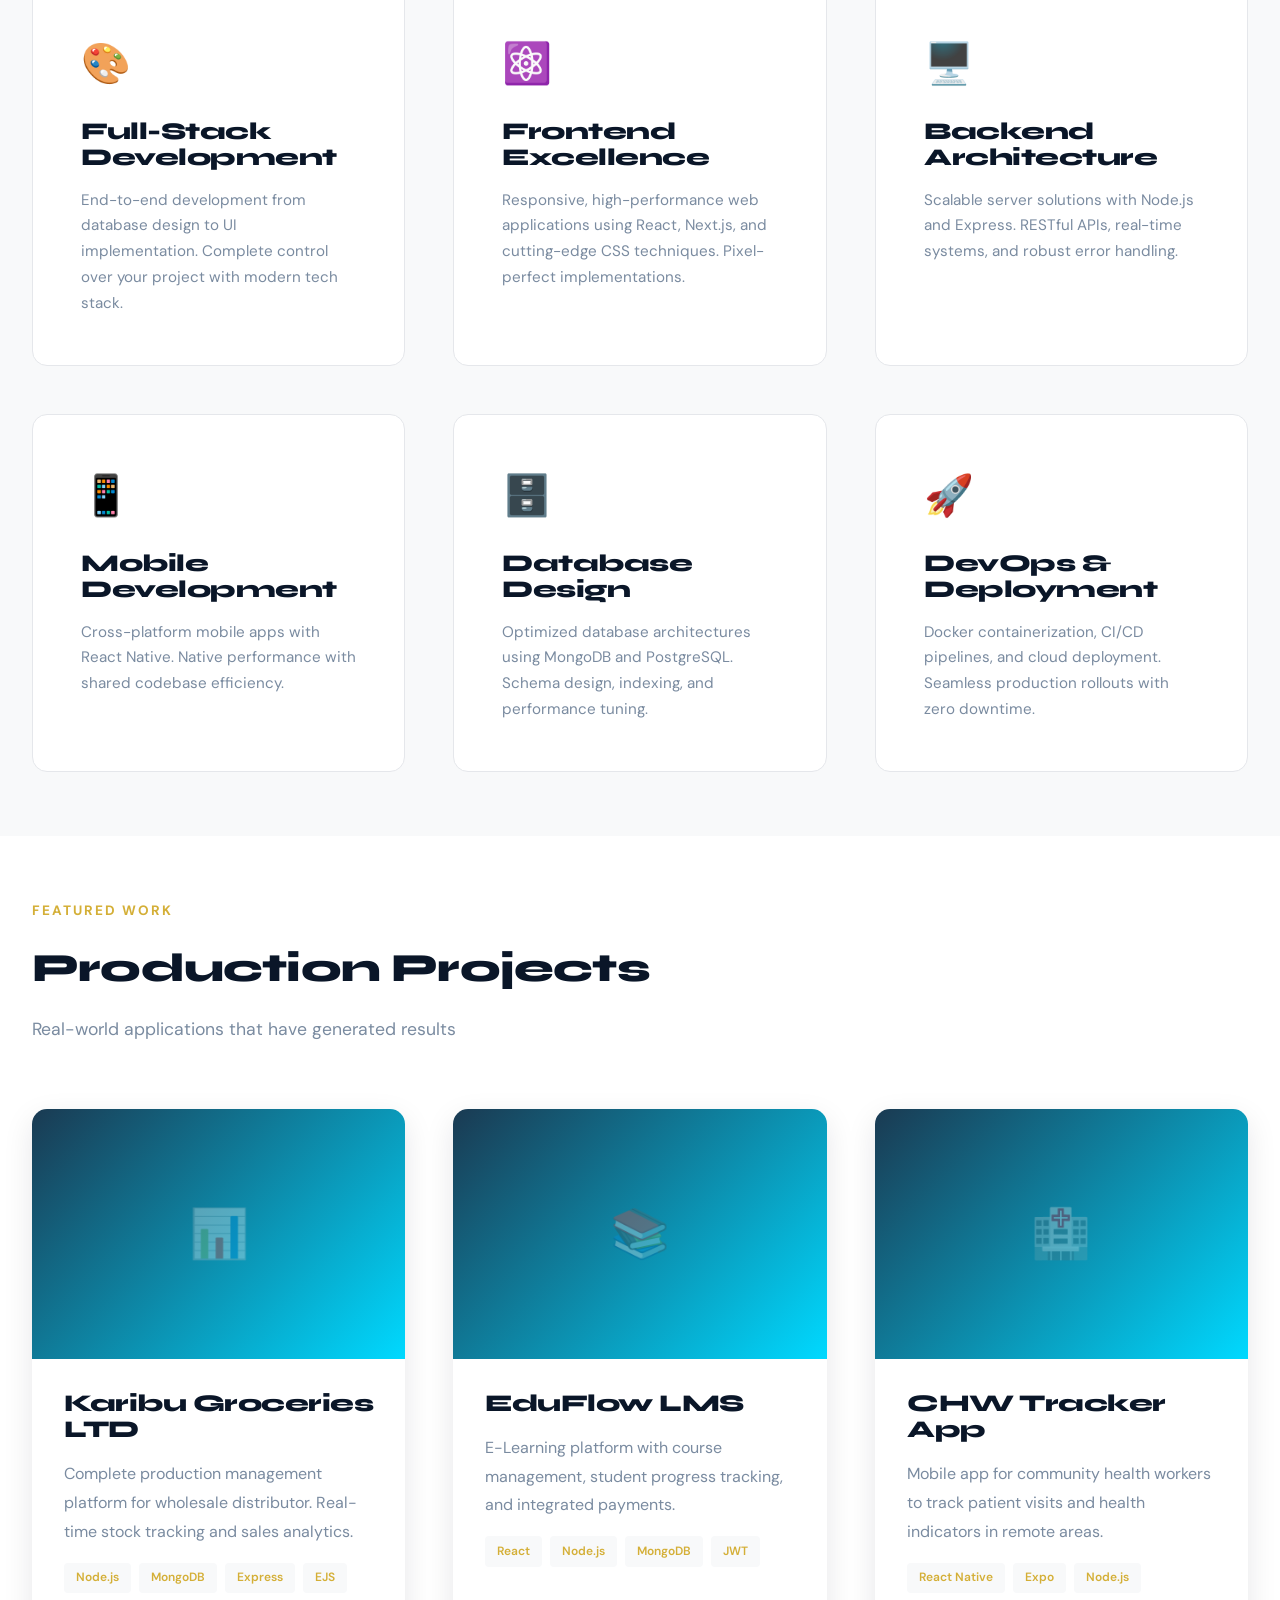
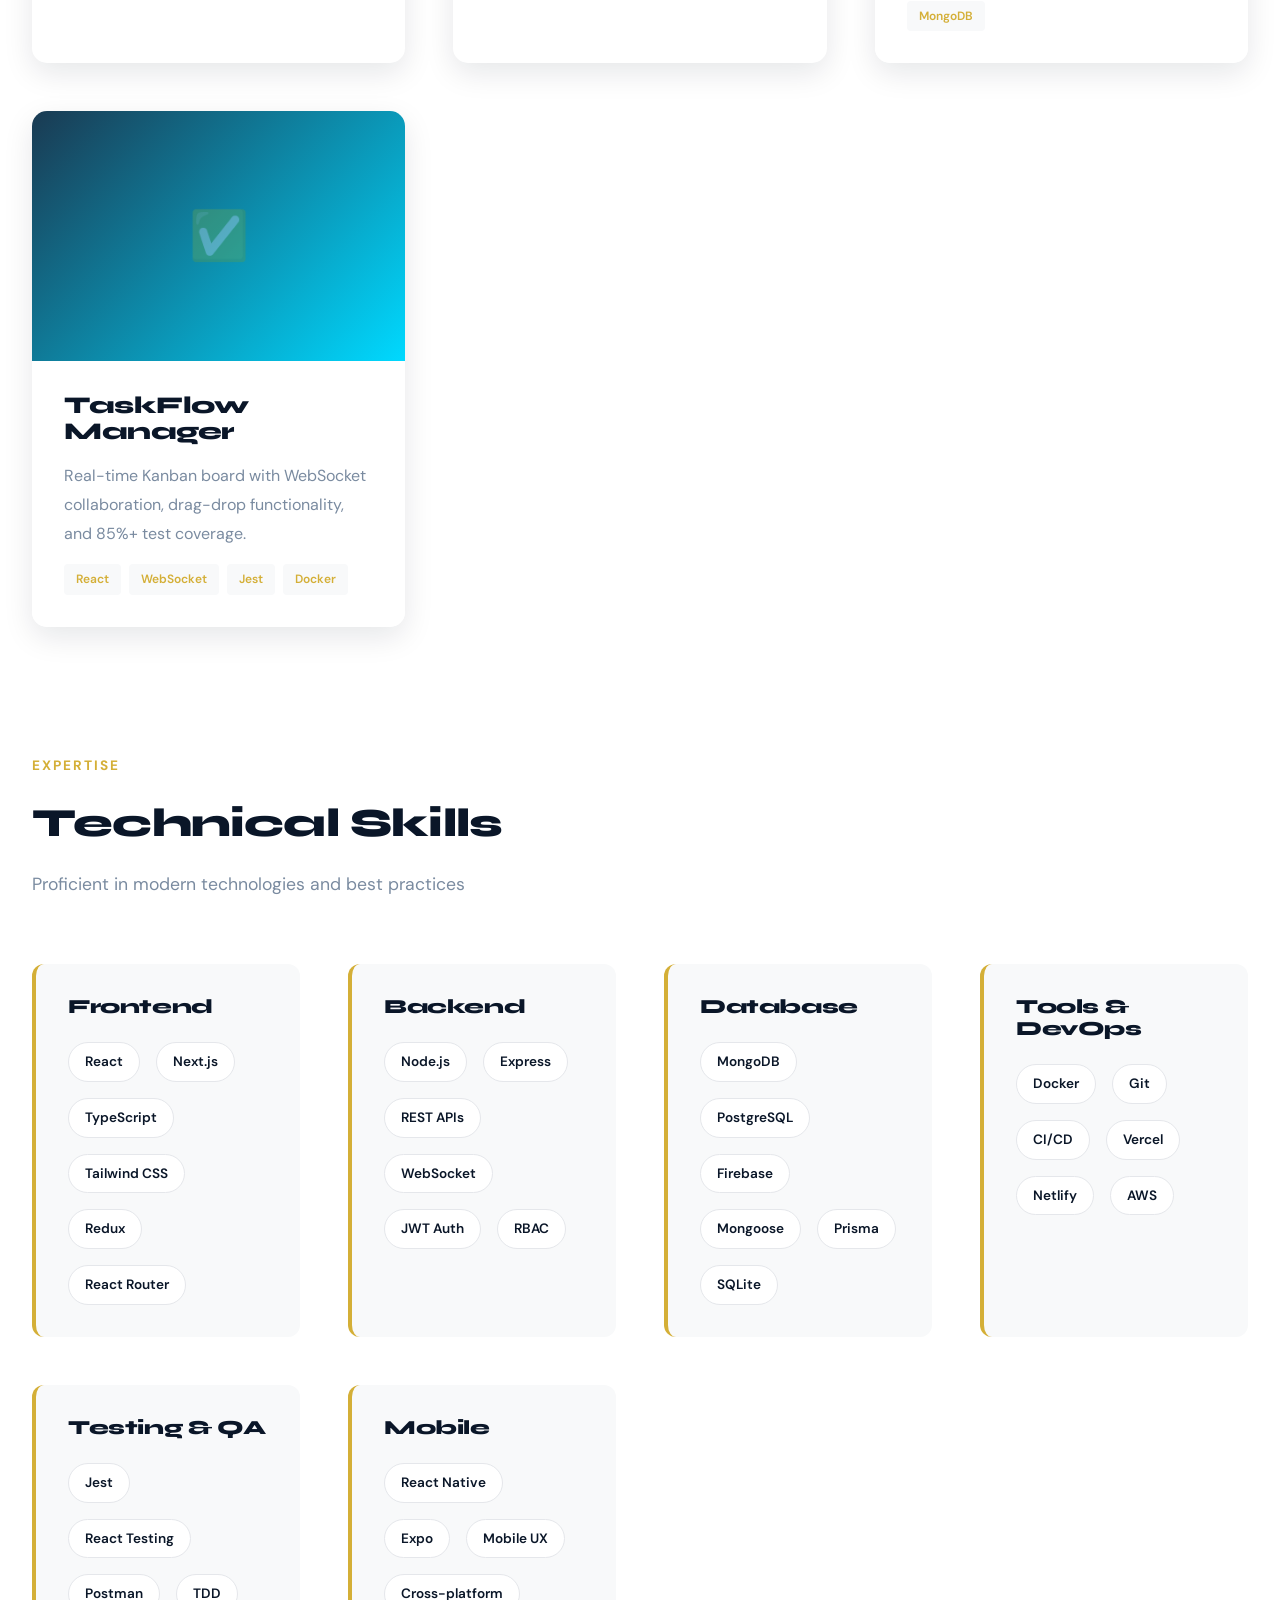
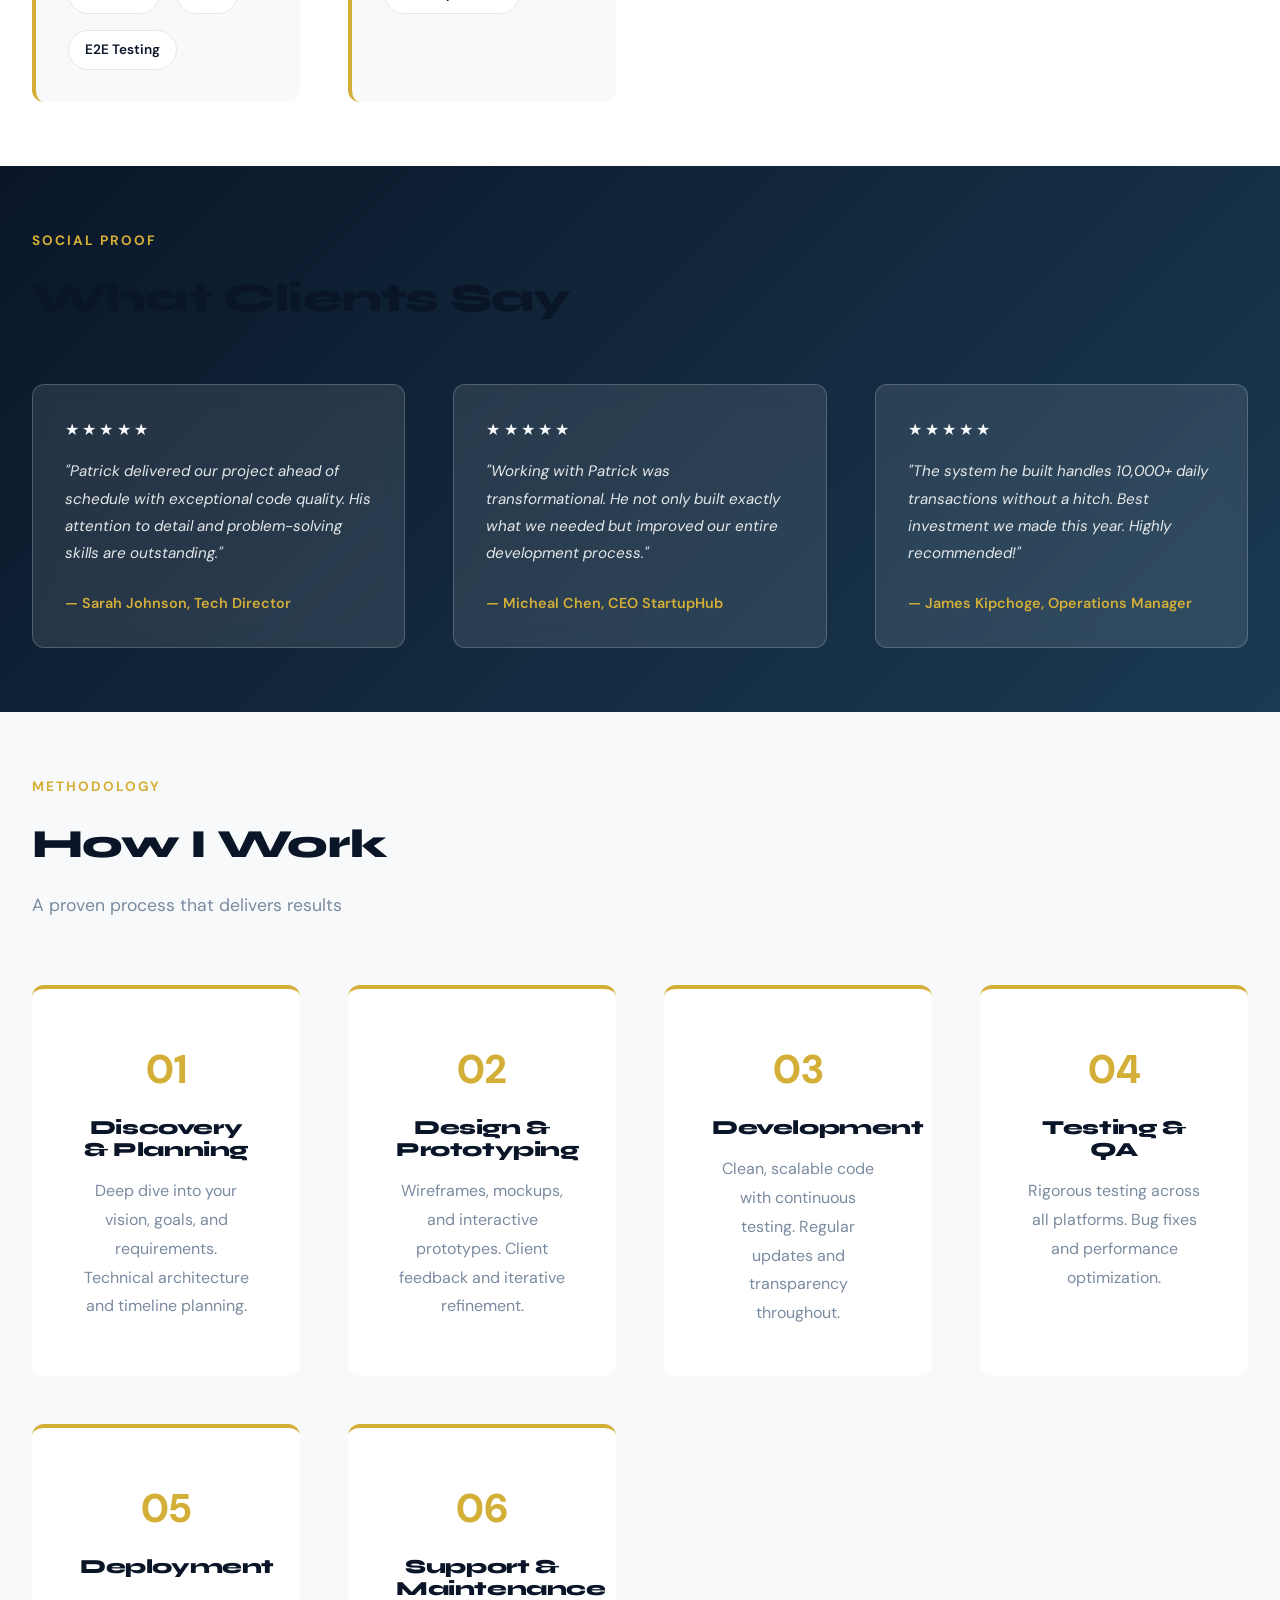
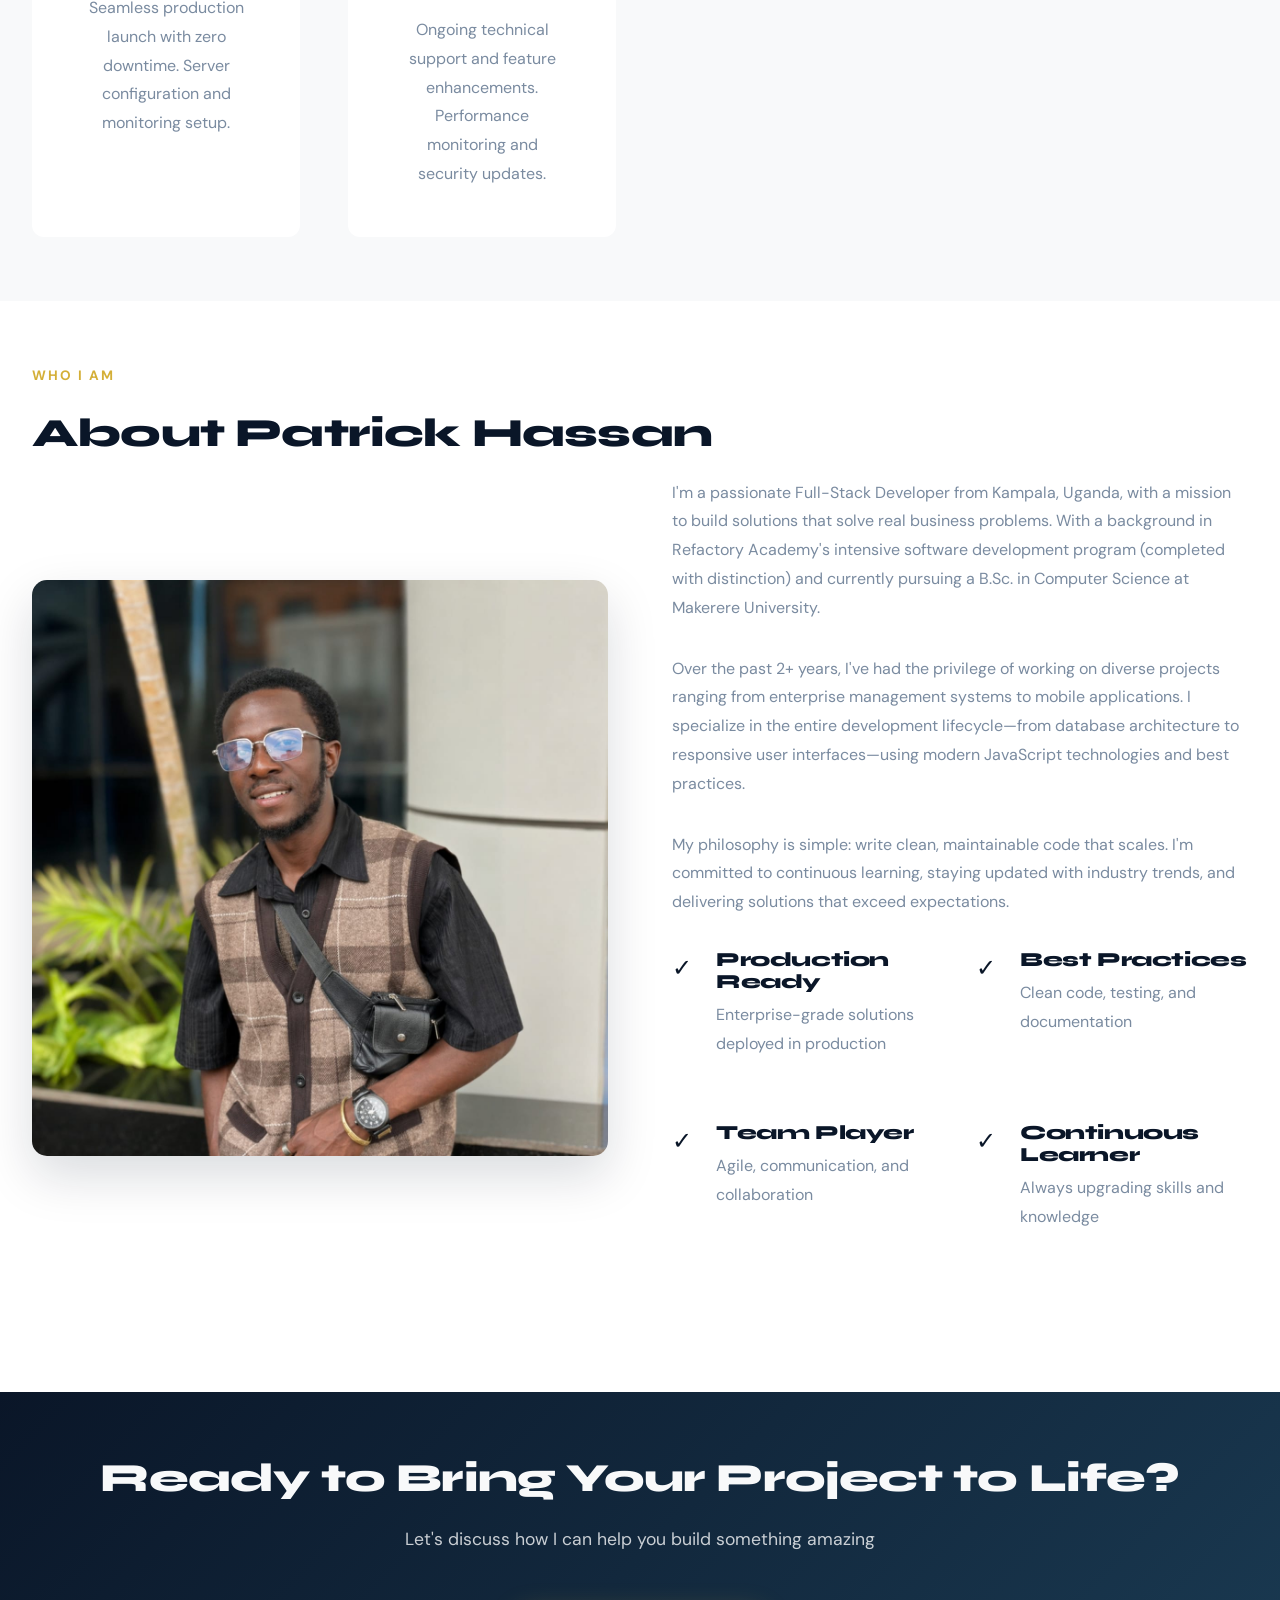
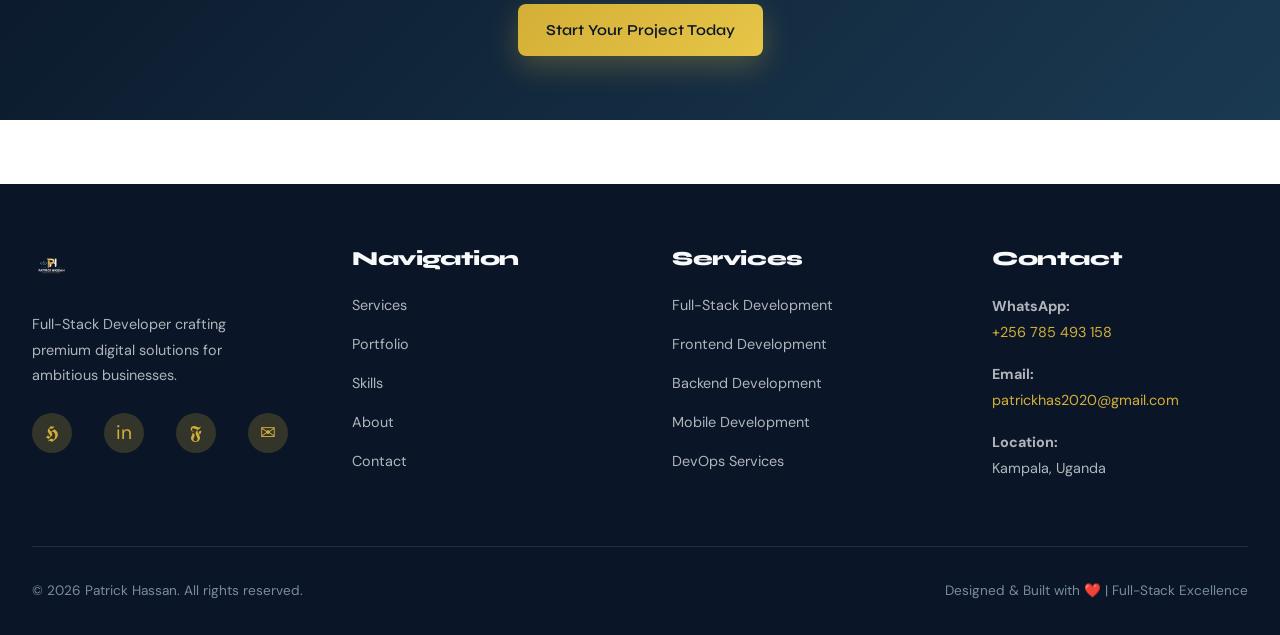
==== commit bda8ae71: "update" ====
--- a/html/index.html
+++ b/html/index.html
@@ -19,16 +19,21 @@
                 <div class="nav-logo">
                     <img src="../Asset/logo.png" alt="Patrick Hassan">
                 </div>
-                <div class="nav-links">
+                <div class="nav-links" id="navLinks">
                     <a href="#services">Services</a>
                     <a href="#portfolio">Portfolio</a>
                     <a href="#skills">Skills</a>
                     <a href="#about">About</a>
                     <a href="#contact">Contact</a>
                 </div>
-                <div class="nav-cta">
+                <div class="nav-cta" id="navCta">
                     <a href="#contact" class="btn btn-primary">Get In Touch</a>
                 </div>
+                <button class="hamburger" id="hamburger">
+                    <span></span>
+                    <span></span>
+                    <span></span>
+                </button>
             </nav>
         </div>
     </header>
@@ -446,6 +451,10 @@
                 <div class="footer-section">
                     <h4>Contact</h4>
                     <p>
+                        <strong>WhatsApp:</strong><br>
+                        <a href="https://wa.me/256785493158" style="color: var(--accent-gold);">+256 785 493 158</a>
+                    </p>
+                    <p style="margin-top: 1rem;">
                         <strong>Email:</strong><br>
                         <a href="mailto:patrickhas2020@gmail.com" style="color: var(--accent-gold);">patrickhas2020@gmail.com</a>
                     </p>
@@ -465,7 +474,10 @@
     <!-- ═══════════════════════════════════════ FLOATING ANIMATED ICONS ═══════════════════════════════════════ -->
     <!-- WhatsApp Button -->
     <a href="https://wa.me/256785493158?text=Hi%20Patrick%2C%20I'd%20like%20to%20discuss%20a%20project" class="whatsapp-float" target="_blank" title="Chat on WhatsApp">
-        📱
+        <svg width="100%" height="100%" viewBox="0 0 24 24" fill="none" xmlns="http://www.w3.org/2000/svg">
+            <path d="M17.472 14.382c-.297-.149-1.758-.867-2.03-.967-.273-.099-.471-.148-.67.15-.197.297-.767.966-.94 1.164-.173.199-.347.223-.644.075-.297-.15-1.255-.463-2.39-1.475-.883-.788-1.48-1.761-1.653-2.059-.173-.297-.018-.458.13-.606.134-.133.298-.347.446-.52.149-.174.198-.298.298-.497.099-.198.05-.371-.025-.52-.075-.149-.669-1.612-.916-2.207-.242-.579-.487-.5-.67-.51-.173-.008-.371-.01-.57-.01-.198 0-.52.074-.792.372-.272.297-1.04 1.016-1.04 2.479 0 1.462 1.065 2.875 1.213 3.074.149.198 2.096 3.2 5.076 4.487.709.306 1.262.489 1.694.625.712.227 1.36.195 1.871.118.571-.085 1.758-.719 2.006-1.413.248-.694.248-1.289.173-1.413-.074-.124-.272-.198-.57-.347m-5.421-7.403h-.004c-1.579 0-3.051.471-4.315 1.364l-.31.205-.321.054-1.333.356 1.218-4.446 2.64-2.494c2.35-2.104 5.78-2.404 8.42-1.154 3.021 1.47 5.02 5.26 4.63 8.847-.388 3.587-3.263 6.315-6.837 6.315h-.003c-1.412 0-2.766-.352-3.966-1.017l-.301-.169-.323.037-1.309.35 1.181-4.32.325-2.306c.069-.496.17-.97.287-1.424" fill="white"/>
+            <circle cx="12" cy="12" r="11" stroke="white" stroke-width="0.5" fill="none"/>
+        </svg>
     </a>
 
     <!-- Logo Button -->
@@ -474,6 +486,33 @@
     </div>
 
     <script>
+        // Hamburger Menu Toggle
+        const hamburger = document.getElementById('hamburger');
+        const navLinks = document.getElementById('navLinks');
+        const navCta = document.getElementById('navCta');
+
+        hamburger.addEventListener('click', function() {
+            hamburger.classList.toggle('active');
+            navLinks.classList.toggle('active');
+            navCta.classList.toggle('active');
+        });
+
+        // Close menu when link is clicked
+        document.querySelectorAll('#navLinks a').forEach(link => {
+            link.addEventListener('click', function() {
+                hamburger.classList.remove('active');
+                navLinks.classList.remove('active');
+                navCta.classList.remove('active');
+            });
+        });
+
+        // Close menu when CTA button is clicked
+        document.querySelector('#navCta .btn')?.addEventListener('click', function() {
+            hamburger.classList.remove('active');
+            navLinks.classList.remove('active');
+            navCta.classList.remove('active');
+        });
+
         // Floating logo scroll to top
         document.querySelector('.floating-logo').addEventListener('click', function() {
             window.scrollTo({ top: 0, behavior: 'smooth' });
--- a/css/styles.css
+++ b/css/styles.css
@@ -220,6 +220,37 @@
     margin-left: var(--spacing-xl);
 }
 
+/* ─────── HAMBURGER MENU ─────── */
+.hamburger {
+    display: none;
+    flex-direction: column;
+    background: none;
+    border: none;
+    cursor: pointer;
+    padding: 0;
+    gap: 5px;
+}
+
+.hamburger span {
+    width: 25px;
+    height: 3px;
+    background: var(--text-dark);
+    border-radius: 2px;
+    transition: all 0.3s ease;
+}
+
+.hamburger.active span:nth-child(1) {
+    transform: rotate(45deg) translate(8px, 8px);
+}
+
+.hamburger.active span:nth-child(2) {
+    opacity: 0;
+}
+
+.hamburger.active span:nth-child(3) {
+    transform: rotate(-45deg) translate(7px, -7px);
+}
+
 /* ─────── HERO SECTION ─────── */
 .hero {
     margin-top: 70px;
@@ -890,12 +921,64 @@
         --spacing-2xl: 2.5rem;
     }
 
+    nav {
+        position: relative;
+    }
+
+    .hamburger {
+        display: flex;
+    }
+
+    .nav-logo img {
+        height: 40px;
+    }
+
     .nav-links {
-        gap: var(--spacing-lg);
+        position: absolute;
+        top: 70px;
+        left: 0;
+        right: 0;
+        background: rgba(255, 255, 255, 0.98);
+        backdrop-filter: blur(10px);
+        flex-direction: column;
+        gap: var(--spacing-md);
+        padding: var(--spacing-lg);
+        border-bottom: 1px solid var(--border-light);
+        box-shadow: 0 5px 20px rgba(0, 0, 0, 0.1);
+        max-height: 0;
+        overflow: hidden;
+        transition: max-height 0.3s ease;
+    }
+
+    .nav-links.active {
+        max-height: 300px;
+    }
+
+    .nav-links a {
+        font-size: 0.9rem;
+        padding: var(--spacing-sm) 0;
     }
 
     .nav-cta {
+        display: none;
         margin-left: 0;
+    }
+
+    .nav-cta.active {
+        display: block;
+        position: absolute;
+        top: auto;
+        bottom: 0;
+        left: 0;
+        right: 0;
+        padding: var(--spacing-md) var(--spacing-lg);
+        background: var(--bg-light);
+        border-top: 1px solid var(--border-light);
+    }
+
+    .nav-cta.active .btn {
+        width: 100%;
+        justify-content: center;
     }
 
     .hero-content {
@@ -942,9 +1025,36 @@
         padding: 0 var(--spacing-md);
     }
 
+    header {
+        padding: var(--spacing-sm) 0;
+    }
+
+    nav {
+        gap: var(--spacing-md);
+    }
+
+    .nav-logo img {
+        height: 35px;
+    }
+
+    .hamburger span {
+        width: 20px;
+        height: 2.5px;
+    }
+
     .nav-links {
-        gap: var(--spacing-md);
+        top: 65px;
+        gap: var(--spacing-sm);
+        padding: var(--spacing-md);
         font-size: 0.85rem;
+    }
+
+    .nav-links a {
+        padding: var(--spacing-xs) 0;
+    }
+
+    .nav-cta.active {
+        padding: var(--spacing-md) var(--spacing-md);
     }
 
     h1 {
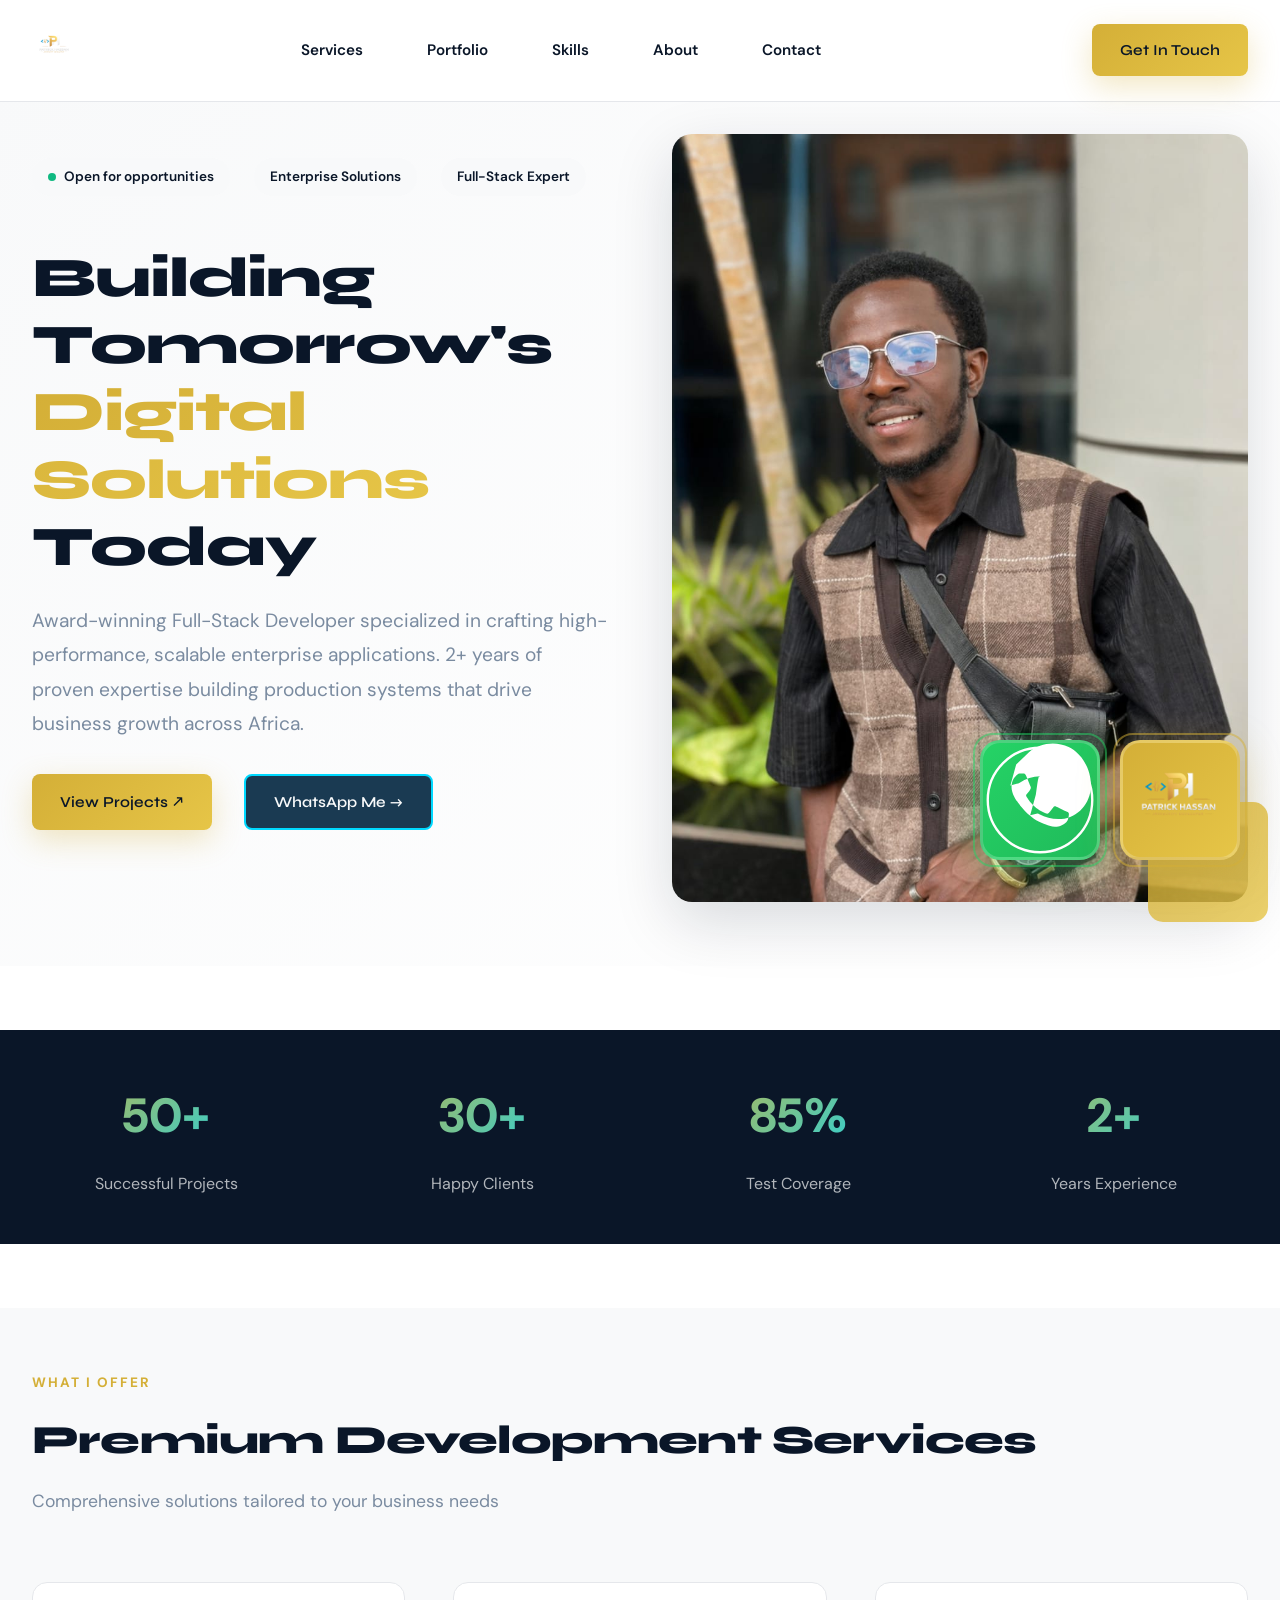
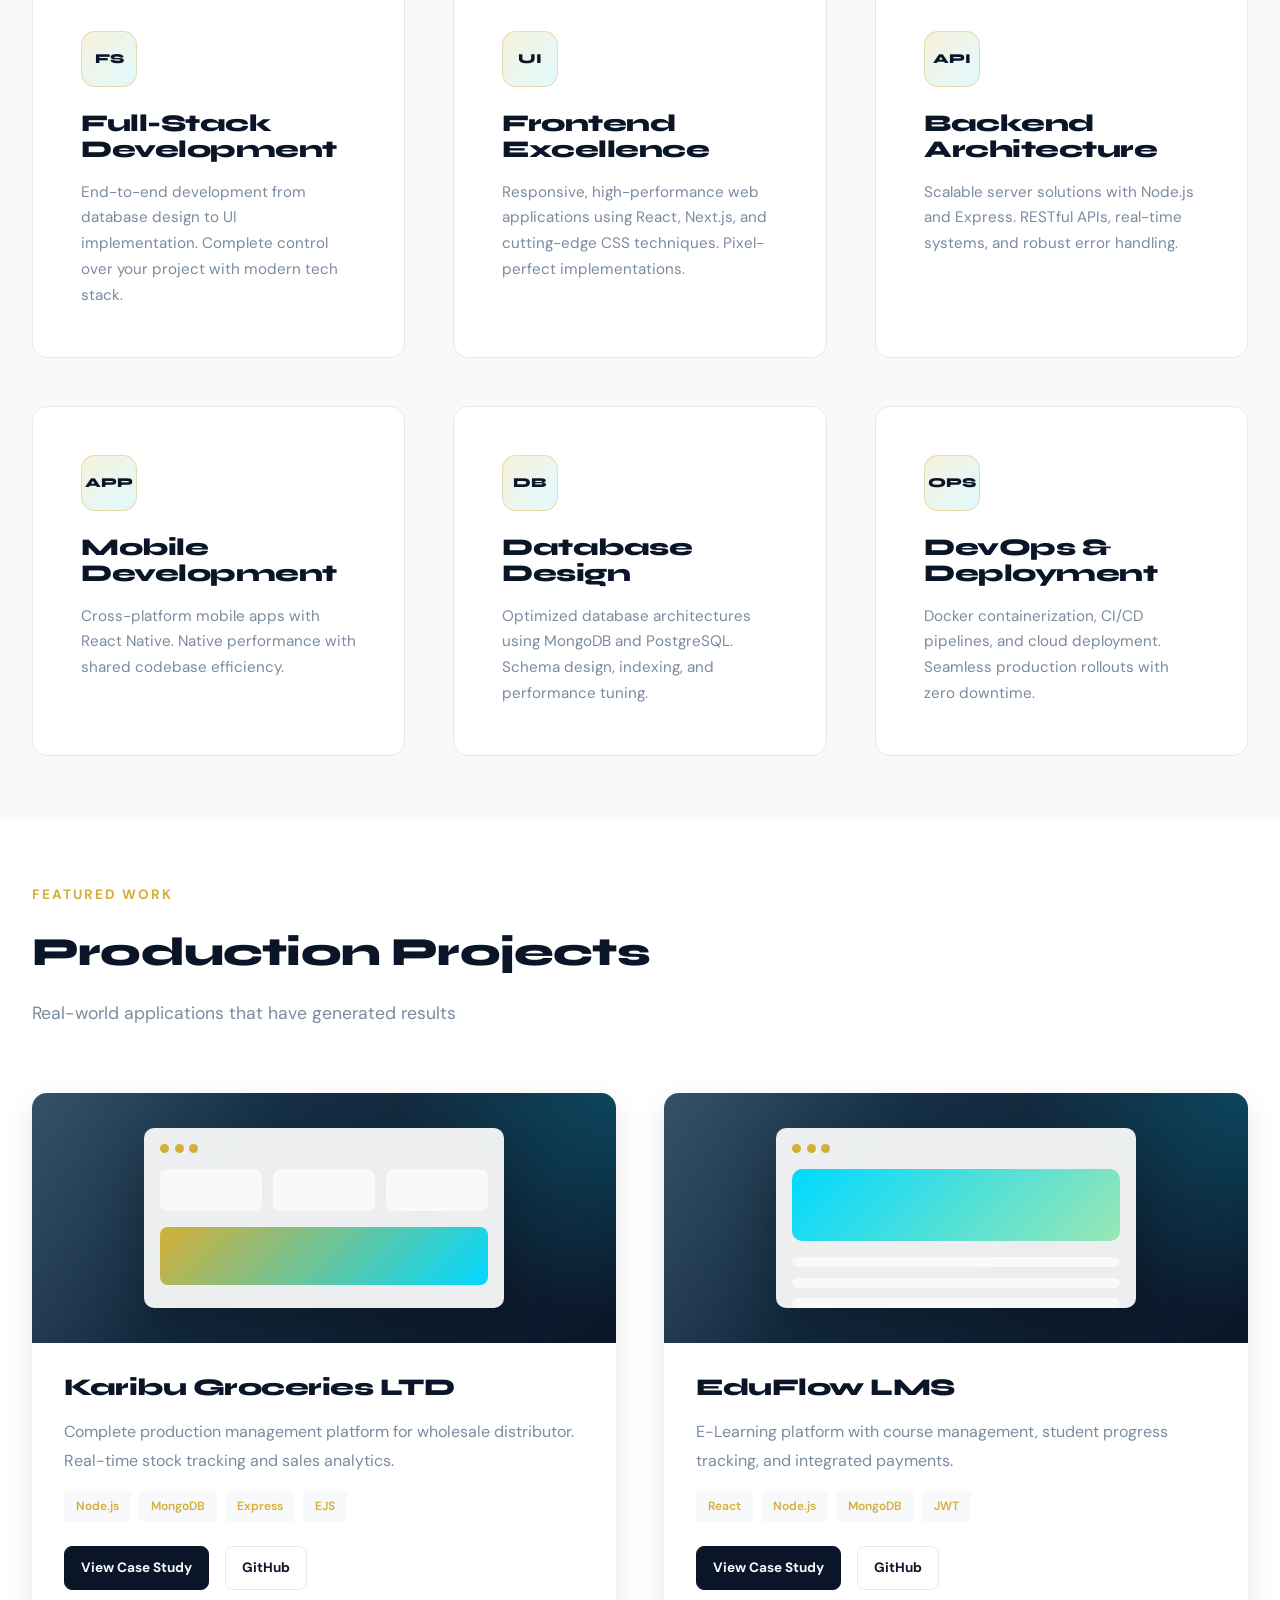
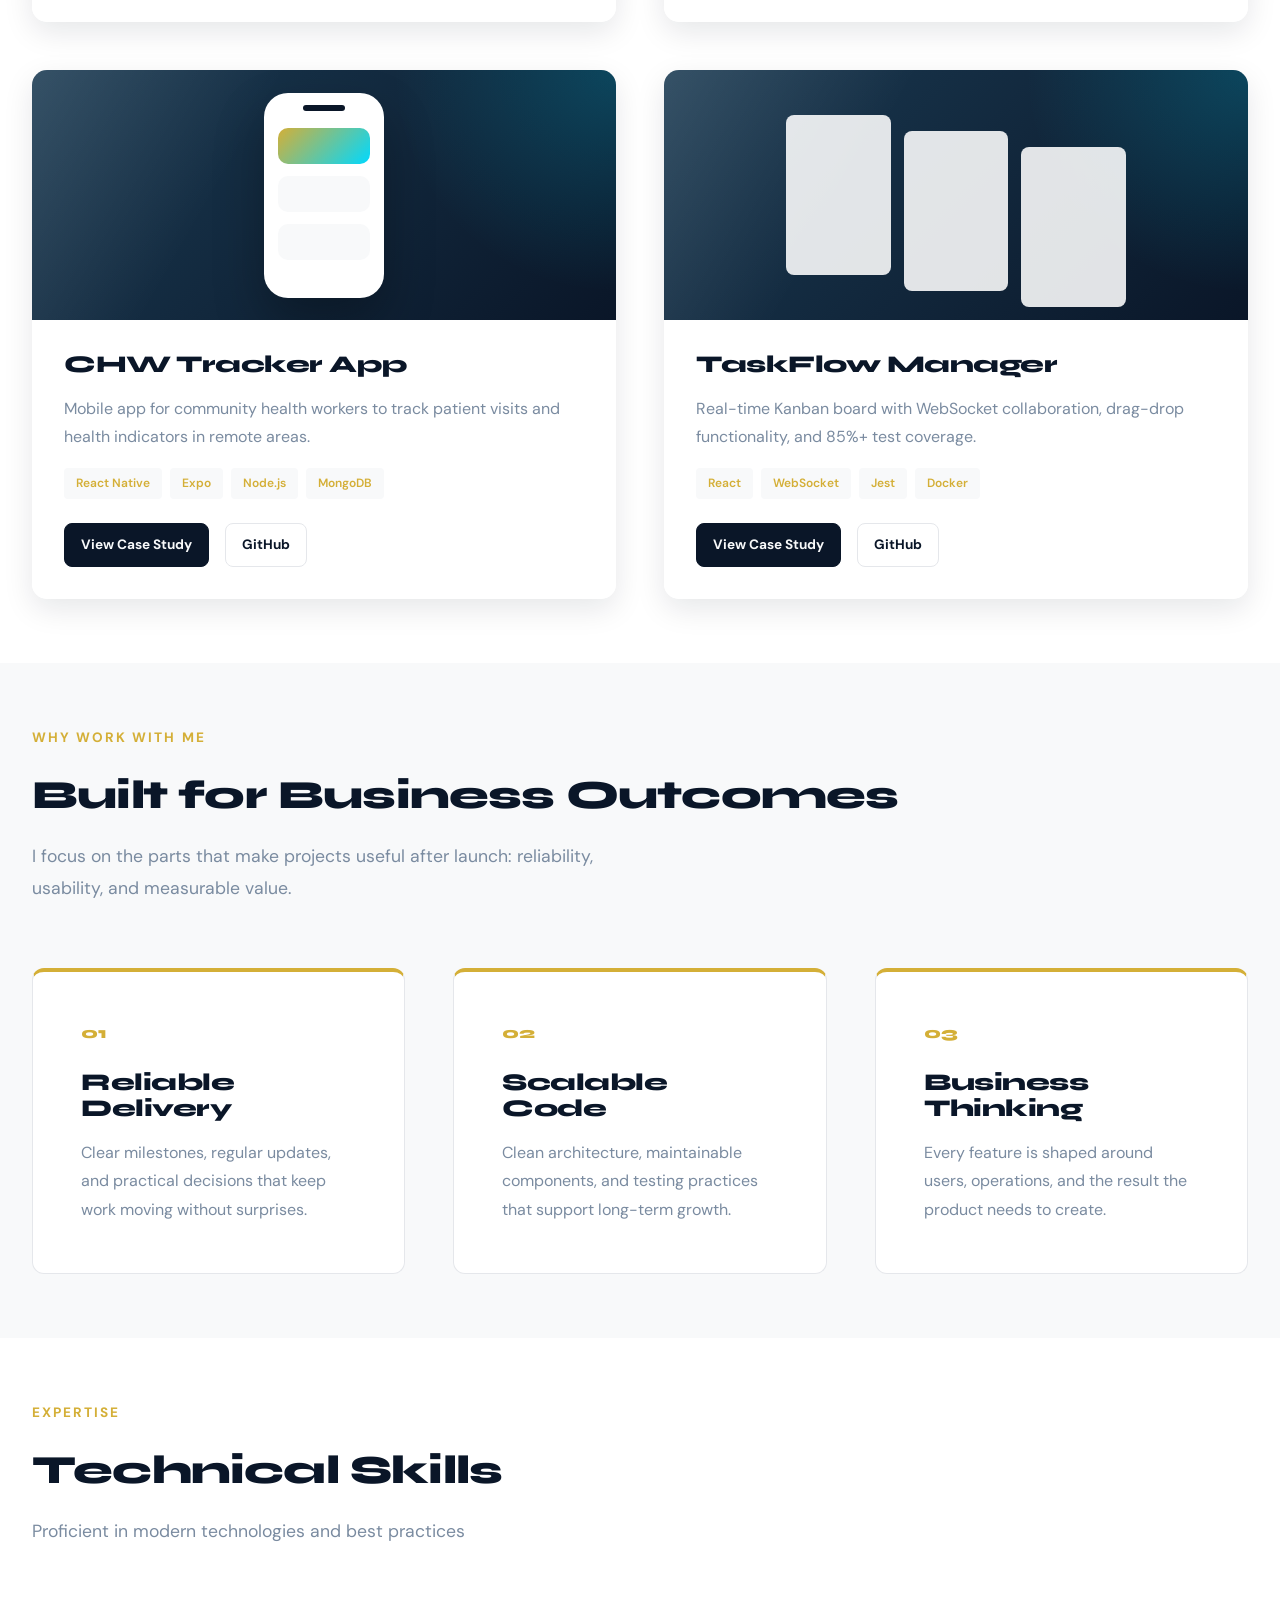
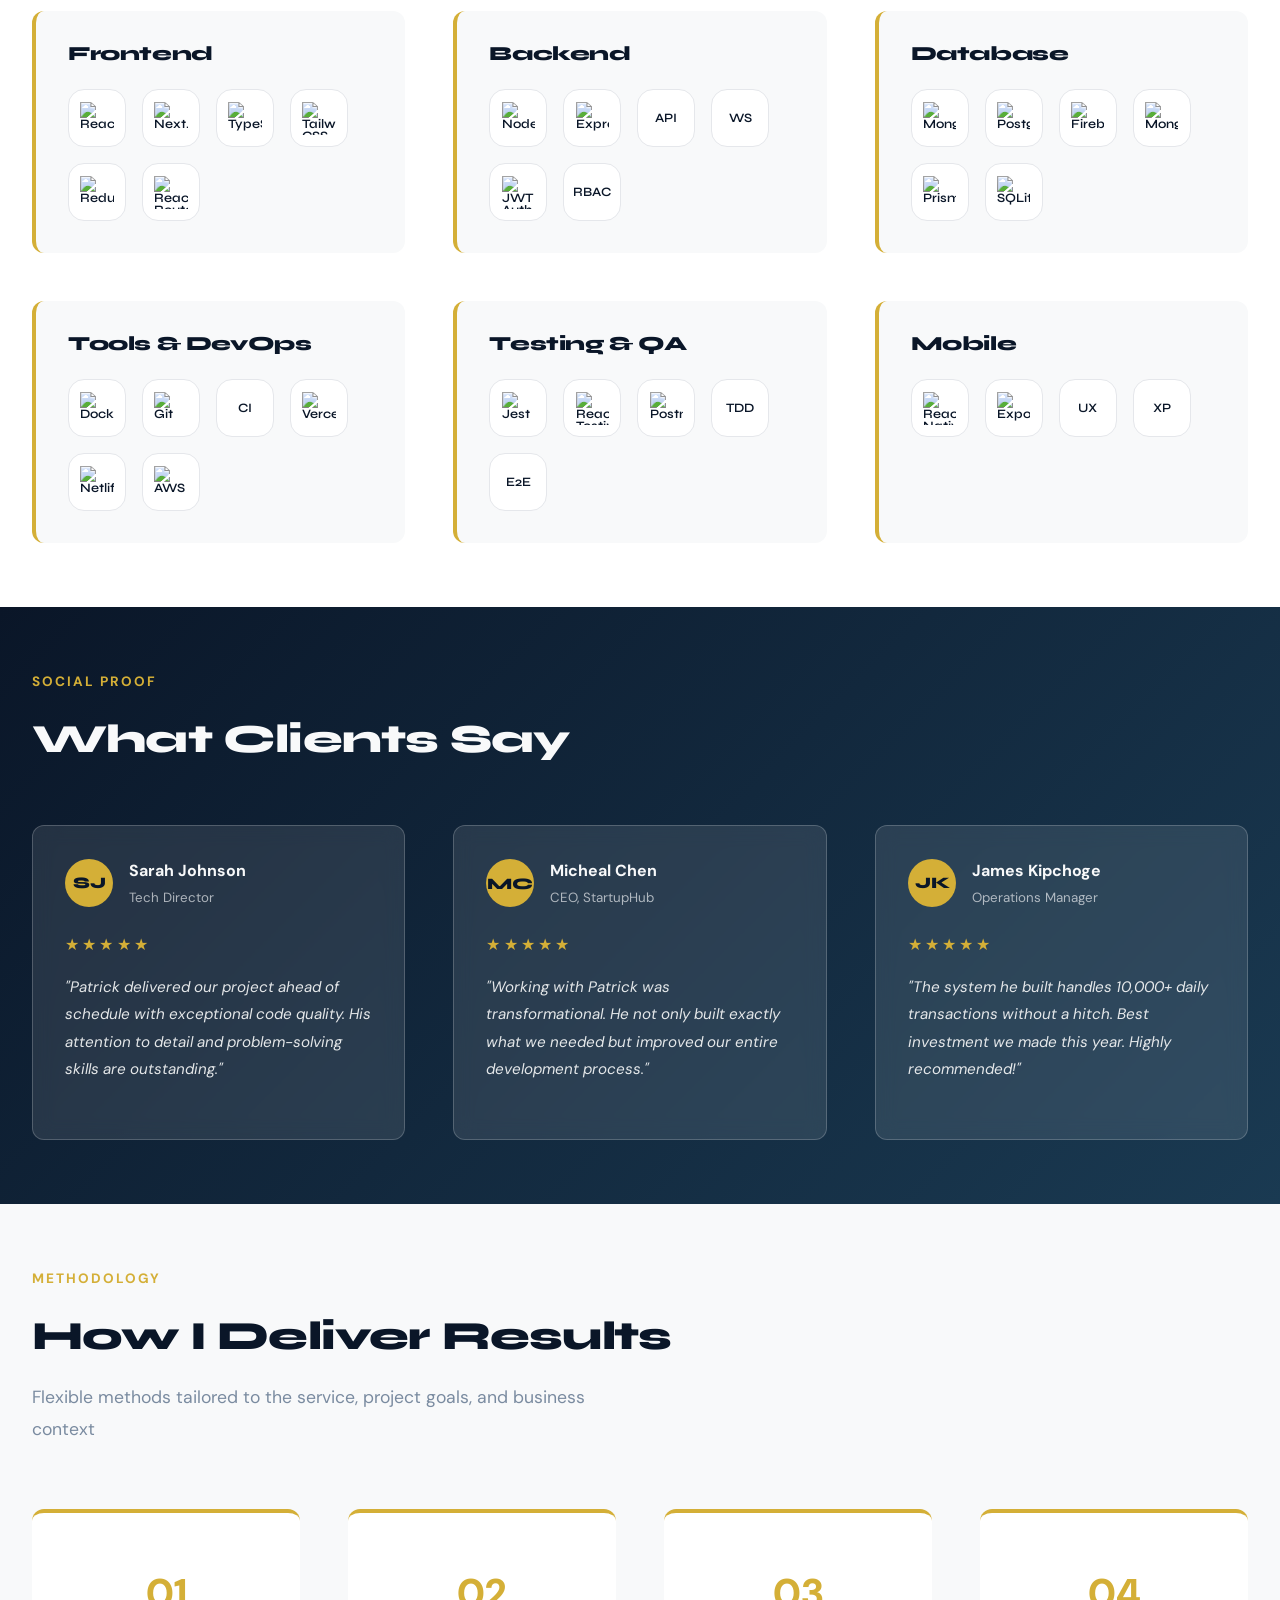
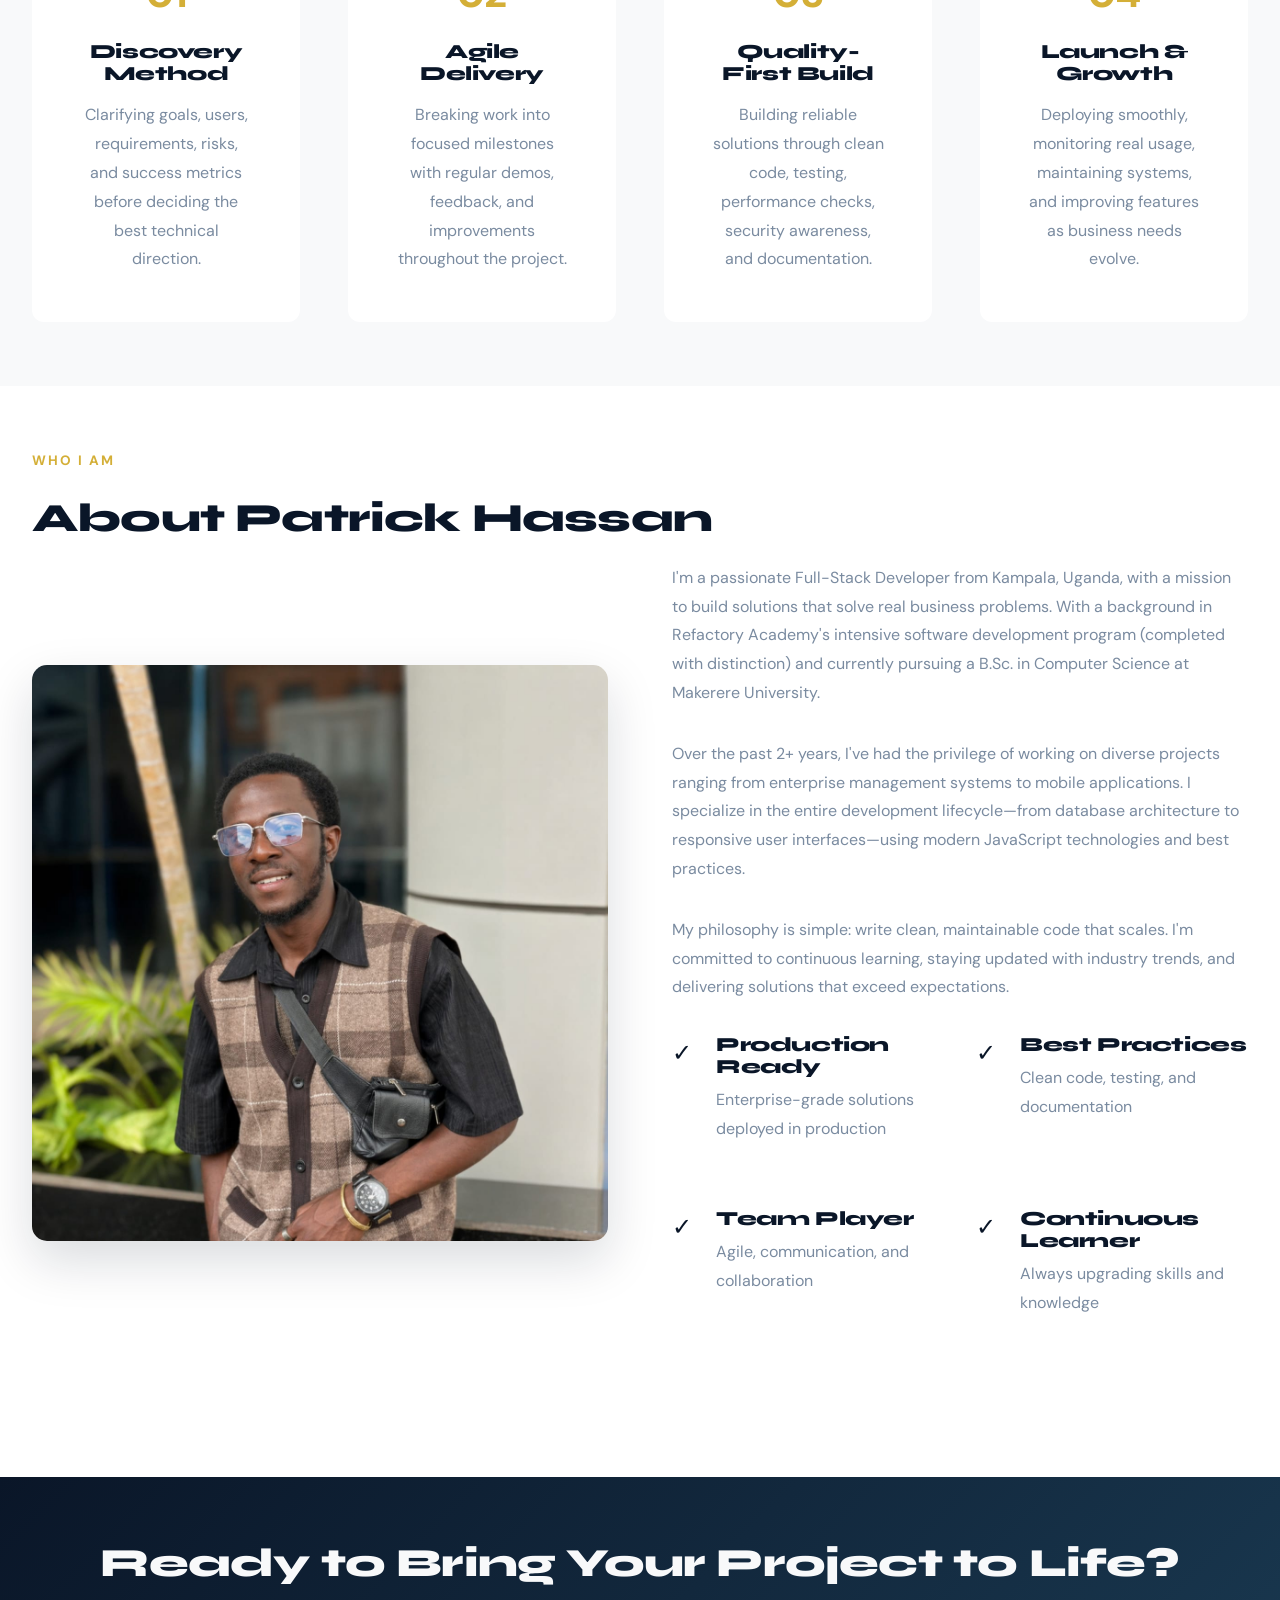
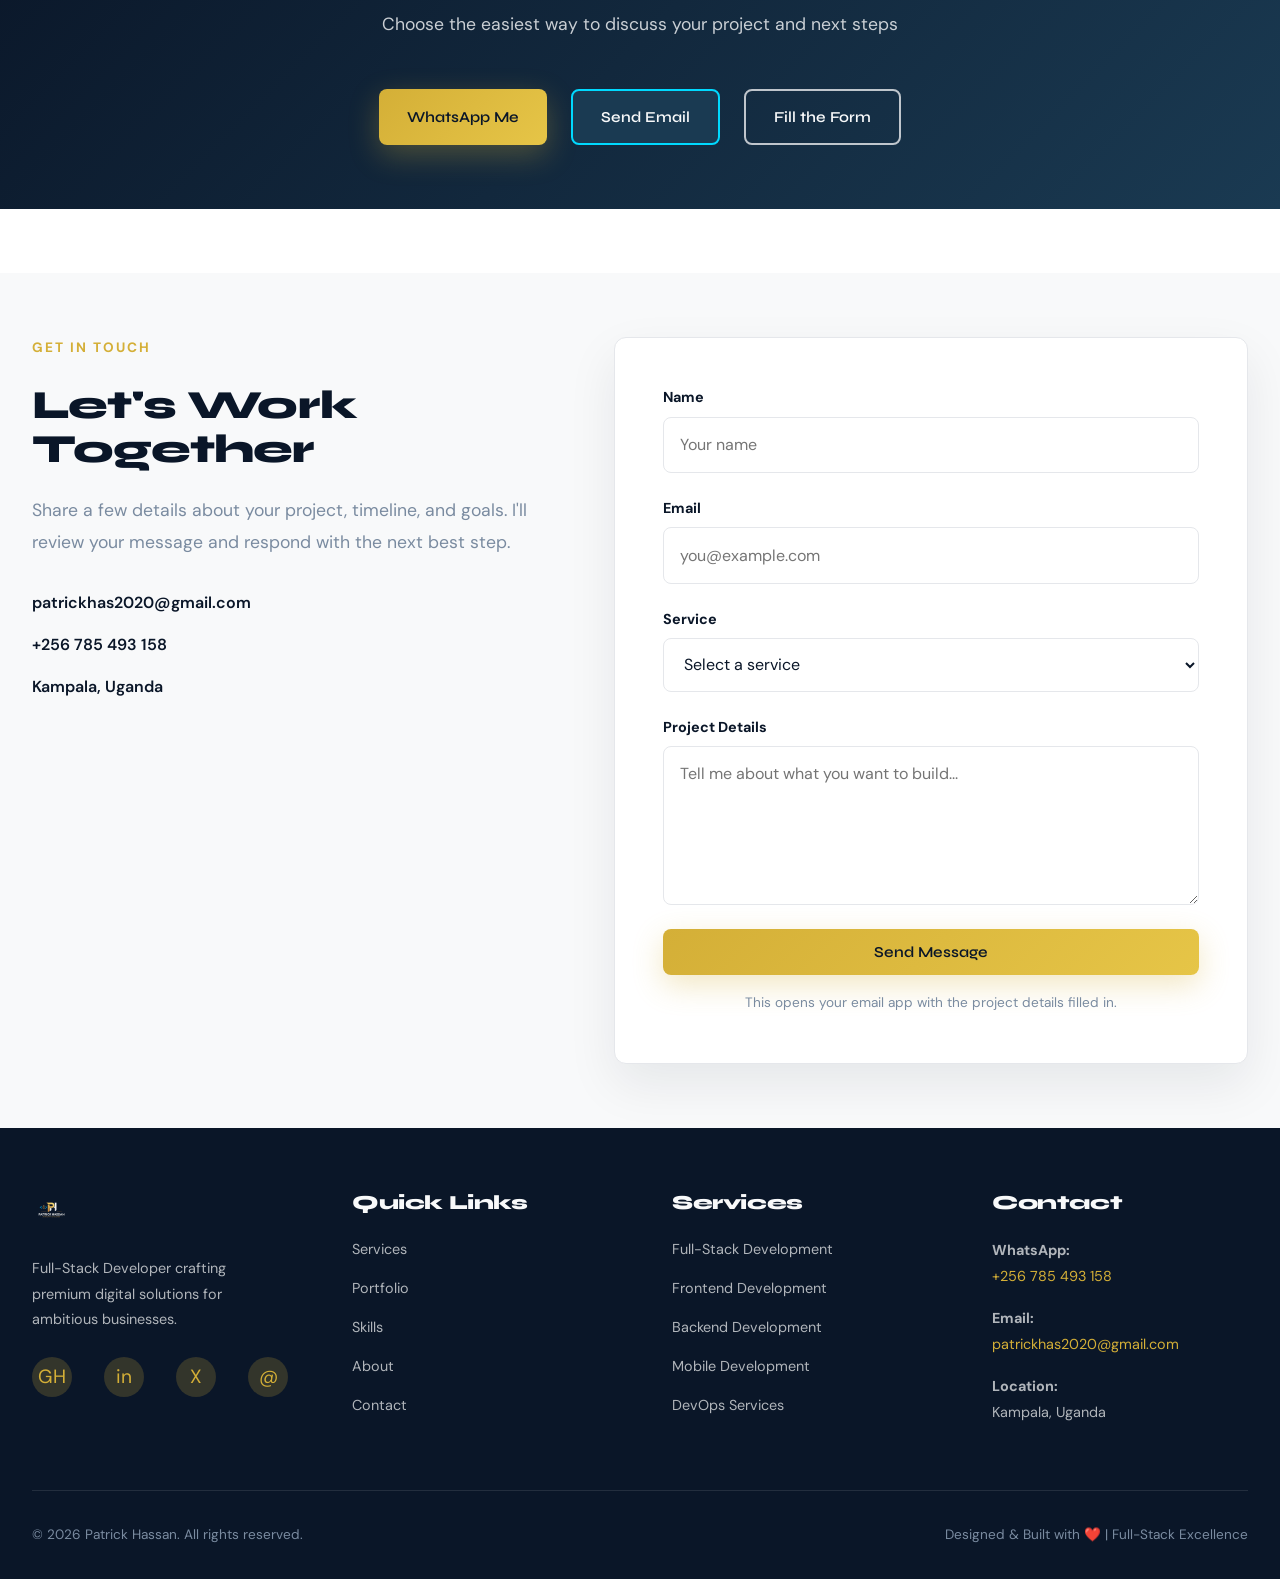
==== commit 11ec2229: "new update" ====
--- a/html/index.html
+++ b/html/index.html
@@ -56,8 +56,8 @@
                         Award-winning Full-Stack Developer specialized in crafting high-performance, scalable enterprise applications. 2+ years of proven expertise building production systems that drive business growth across Africa.
                     </p>
                     <div class="hero-cta">
-                        <a href="#portfolio" class="btn btn-primary">View My Work ↗</a>
-                        <a href="#contact" class="btn btn-secondary">Let's Talk →</a>
+                        <a href="#portfolio" class="btn btn-primary">View Projects ↗</a>
+                        <a href="https://wa.me/256785493158?text=Hi%20Patrick%2C%20I'd%20like%20to%20discuss%20a%20project" class="btn btn-secondary" target="_blank">WhatsApp Me →</a>
                     </div>
                 </div>
                 <div class="hero-image">
@@ -103,32 +103,32 @@
             
             <div class="services-grid">
                 <div class="service-card">
-                    <div class="service-icon">🎨</div>
+                    <div class="service-icon" aria-hidden="true">FS</div>
                     <h3>Full-Stack Development</h3>
                     <p>End-to-end development from database design to UI implementation. Complete control over your project with modern tech stack.</p>
                 </div>
                 <div class="service-card">
-                    <div class="service-icon">⚛️</div>
+                    <div class="service-icon" aria-hidden="true">UI</div>
                     <h3>Frontend Excellence</h3>
                     <p>Responsive, high-performance web applications using React, Next.js, and cutting-edge CSS techniques. Pixel-perfect implementations.</p>
                 </div>
                 <div class="service-card">
-                    <div class="service-icon">🖥️</div>
+                    <div class="service-icon" aria-hidden="true">API</div>
                     <h3>Backend Architecture</h3>
                     <p>Scalable server solutions with Node.js and Express. RESTful APIs, real-time systems, and robust error handling.</p>
                 </div>
                 <div class="service-card">
-                    <div class="service-icon">📱</div>
+                    <div class="service-icon" aria-hidden="true">APP</div>
                     <h3>Mobile Development</h3>
                     <p>Cross-platform mobile apps with React Native. Native performance with shared codebase efficiency.</p>
                 </div>
                 <div class="service-card">
-                    <div class="service-icon">🗄️</div>
+                    <div class="service-icon" aria-hidden="true">DB</div>
                     <h3>Database Design</h3>
                     <p>Optimized database architectures using MongoDB and PostgreSQL. Schema design, indexing, and performance tuning.</p>
                 </div>
                 <div class="service-card">
-                    <div class="service-icon">🚀</div>
+                    <div class="service-icon" aria-hidden="true">OPS</div>
                     <h3>DevOps & Deployment</h3>
                     <p>Docker containerization, CI/CD pipelines, and cloud deployment. Seamless production rollouts with zero downtime.</p>
                 </div>
@@ -145,7 +145,13 @@
             
             <div class="portfolio-grid">
                 <div class="portfolio-item">
-                    <div class="portfolio-image">📊</div>
+                    <div class="portfolio-image project-preview inventory-preview" aria-label="Karibu Groceries dashboard preview">
+                        <div class="preview-window">
+                            <div class="preview-bar"><span></span><span></span><span></span></div>
+                            <div class="preview-stats"><span></span><span></span><span></span></div>
+                            <div class="preview-chart"></div>
+                        </div>
+                    </div>
                     <div class="portfolio-content">
                         <h3>Karibu Groceries LTD</h3>
                         <p>Complete production management platform for wholesale distributor. Real-time stock tracking and sales analytics.</p>
@@ -155,10 +161,20 @@
                             <span class="tech-tag">Express</span>
                             <span class="tech-tag">EJS</span>
                         </div>
+                        <div class="portfolio-actions">
+                            <a href="#contact" class="project-link primary">View Case Study</a>
+                            <a href="https://github.com/Patrick7854" class="project-link" target="_blank">GitHub</a>
+                        </div>
                     </div>
                 </div>
                 <div class="portfolio-item">
-                    <div class="portfolio-image">📚</div>
+                    <div class="portfolio-image project-preview learning-preview" aria-label="EduFlow course dashboard preview">
+                        <div class="preview-window">
+                            <div class="preview-bar"><span></span><span></span><span></span></div>
+                            <div class="preview-course"></div>
+                            <div class="preview-lines"><span></span><span></span><span></span></div>
+                        </div>
+                    </div>
                     <div class="portfolio-content">
                         <h3>EduFlow LMS</h3>
                         <p>E-Learning platform with course management, student progress tracking, and integrated payments.</p>
@@ -168,10 +184,19 @@
                             <span class="tech-tag">MongoDB</span>
                             <span class="tech-tag">JWT</span>
                         </div>
+                        <div class="portfolio-actions">
+                            <a href="#contact" class="project-link primary">View Case Study</a>
+                            <a href="https://github.com/Patrick7854" class="project-link" target="_blank">GitHub</a>
+                        </div>
                     </div>
                 </div>
                 <div class="portfolio-item">
-                    <div class="portfolio-image">🏥</div>
+                    <div class="portfolio-image project-preview mobile-preview" aria-label="CHW Tracker mobile app preview">
+                        <div class="phone-preview">
+                            <div class="phone-notch"></div>
+                            <span></span><span></span><span></span>
+                        </div>
+                    </div>
                     <div class="portfolio-content">
                         <h3>CHW Tracker App</h3>
                         <p>Mobile app for community health workers to track patient visits and health indicators in remote areas.</p>
@@ -181,10 +206,18 @@
                             <span class="tech-tag">Node.js</span>
                             <span class="tech-tag">MongoDB</span>
                         </div>
+                        <div class="portfolio-actions">
+                            <a href="#contact" class="project-link primary">View Case Study</a>
+                            <a href="https://github.com/Patrick7854" class="project-link" target="_blank">GitHub</a>
+                        </div>
                     </div>
                 </div>
                 <div class="portfolio-item">
-                    <div class="portfolio-image">✅</div>
+                    <div class="portfolio-image project-preview task-preview" aria-label="TaskFlow Kanban board preview">
+                        <div class="kanban-preview">
+                            <span></span><span></span><span></span>
+                        </div>
+                    </div>
                     <div class="portfolio-content">
                         <h3>TaskFlow Manager</h3>
                         <p>Real-time Kanban board with WebSocket collaboration, drag-drop functionality, and 85%+ test coverage.</p>
@@ -194,7 +227,37 @@
                             <span class="tech-tag">Jest</span>
                             <span class="tech-tag">Docker</span>
                         </div>
-                    </div>
+                        <div class="portfolio-actions">
+                            <a href="#contact" class="project-link primary">View Case Study</a>
+                            <a href="https://github.com/Patrick7854" class="project-link" target="_blank">GitHub</a>
+                        </div>
+                    </div>
+                </div>
+            </div>
+        </div>
+    </section>
+
+    <section class="why-section section">
+        <div class="container">
+            <div class="section-label">Why Work With Me</div>
+            <h2 class="section-title">Built for Business Outcomes</h2>
+            <p class="section-desc">I focus on the parts that make projects useful after launch: reliability, usability, and measurable value.</p>
+
+            <div class="why-grid">
+                <div class="why-card">
+                    <span class="why-kicker">01</span>
+                    <h3>Reliable Delivery</h3>
+                    <p>Clear milestones, regular updates, and practical decisions that keep work moving without surprises.</p>
+                </div>
+                <div class="why-card">
+                    <span class="why-kicker">02</span>
+                    <h3>Scalable Code</h3>
+                    <p>Clean architecture, maintainable components, and testing practices that support long-term growth.</p>
+                </div>
+                <div class="why-card">
+                    <span class="why-kicker">03</span>
+                    <h3>Business Thinking</h3>
+                    <p>Every feature is shaped around users, operations, and the result the product needs to create.</p>
                 </div>
             </div>
         </div>
@@ -211,64 +274,64 @@
                 <div class="skill-category">
                     <h4>Frontend</h4>
                     <div class="skills-list">
-                        <span class="skill-tag">React</span>
-                        <span class="skill-tag">Next.js</span>
-                        <span class="skill-tag">TypeScript</span>
-                        <span class="skill-tag">Tailwind CSS</span>
-                        <span class="skill-tag">Redux</span>
-                        <span class="skill-tag">React Router</span>
+                        <span class="skill-tag skill-icon-tag" title="React"><img src="https://cdn.jsdelivr.net/gh/devicons/devicon/icons/react/react-original.svg" alt="React"></span>
+                        <span class="skill-tag skill-icon-tag" title="Next.js"><img src="https://cdn.jsdelivr.net/gh/devicons/devicon/icons/nextjs/nextjs-original.svg" alt="Next.js"></span>
+                        <span class="skill-tag skill-icon-tag" title="TypeScript"><img src="https://cdn.jsdelivr.net/gh/devicons/devicon/icons/typescript/typescript-original.svg" alt="TypeScript"></span>
+                        <span class="skill-tag skill-icon-tag" title="Tailwind CSS"><img src="https://cdn.jsdelivr.net/gh/devicons/devicon/icons/tailwindcss/tailwindcss-original.svg" alt="Tailwind CSS"></span>
+                        <span class="skill-tag skill-icon-tag" title="Redux"><img src="https://cdn.jsdelivr.net/gh/devicons/devicon/icons/redux/redux-original.svg" alt="Redux"></span>
+                        <span class="skill-tag skill-icon-tag" title="React Router"><img src="https://cdn.jsdelivr.net/gh/devicons/devicon/icons/reactrouter/reactrouter-original.svg" alt="React Router"></span>
                     </div>
                 </div>
                 <div class="skill-category">
                     <h4>Backend</h4>
                     <div class="skills-list">
-                        <span class="skill-tag">Node.js</span>
-                        <span class="skill-tag">Express</span>
-                        <span class="skill-tag">REST APIs</span>
-                        <span class="skill-tag">WebSocket</span>
-                        <span class="skill-tag">JWT Auth</span>
-                        <span class="skill-tag">RBAC</span>
+                        <span class="skill-tag skill-icon-tag" title="Node.js"><img src="https://cdn.jsdelivr.net/gh/devicons/devicon/icons/nodejs/nodejs-original.svg" alt="Node.js"></span>
+                        <span class="skill-tag skill-icon-tag" title="Express"><img src="https://cdn.jsdelivr.net/gh/devicons/devicon/icons/express/express-original.svg" alt="Express"></span>
+                        <span class="skill-tag skill-icon-tag" title="REST APIs">API</span>
+                        <span class="skill-tag skill-icon-tag" title="WebSocket">WS</span>
+                        <span class="skill-tag skill-icon-tag" title="JWT Auth"><img src="https://cdn.jsdelivr.net/gh/devicons/devicon/icons/json/json-original.svg" alt="JWT Auth"></span>
+                        <span class="skill-tag skill-icon-tag" title="RBAC">RBAC</span>
                     </div>
                 </div>
                 <div class="skill-category">
                     <h4>Database</h4>
                     <div class="skills-list">
-                        <span class="skill-tag">MongoDB</span>
-                        <span class="skill-tag">PostgreSQL</span>
-                        <span class="skill-tag">Firebase</span>
-                        <span class="skill-tag">Mongoose</span>
-                        <span class="skill-tag">Prisma</span>
-                        <span class="skill-tag">SQLite</span>
+                        <span class="skill-tag skill-icon-tag" title="MongoDB"><img src="https://cdn.jsdelivr.net/gh/devicons/devicon/icons/mongodb/mongodb-original.svg" alt="MongoDB"></span>
+                        <span class="skill-tag skill-icon-tag" title="PostgreSQL"><img src="https://cdn.jsdelivr.net/gh/devicons/devicon/icons/postgresql/postgresql-original.svg" alt="PostgreSQL"></span>
+                        <span class="skill-tag skill-icon-tag" title="Firebase"><img src="https://cdn.jsdelivr.net/gh/devicons/devicon/icons/firebase/firebase-original.svg" alt="Firebase"></span>
+                        <span class="skill-tag skill-icon-tag" title="Mongoose"><img src="https://cdn.jsdelivr.net/gh/devicons/devicon/icons/mongoose/mongoose-original.svg" alt="Mongoose"></span>
+                        <span class="skill-tag skill-icon-tag" title="Prisma"><img src="https://cdn.jsdelivr.net/gh/devicons/devicon/icons/prisma/prisma-original.svg" alt="Prisma"></span>
+                        <span class="skill-tag skill-icon-tag" title="SQLite"><img src="https://cdn.jsdelivr.net/gh/devicons/devicon/icons/sqlite/sqlite-original.svg" alt="SQLite"></span>
                     </div>
                 </div>
                 <div class="skill-category">
                     <h4>Tools & DevOps</h4>
                     <div class="skills-list">
-                        <span class="skill-tag">Docker</span>
-                        <span class="skill-tag">Git</span>
-                        <span class="skill-tag">CI/CD</span>
-                        <span class="skill-tag">Vercel</span>
-                        <span class="skill-tag">Netlify</span>
-                        <span class="skill-tag">AWS</span>
+                        <span class="skill-tag skill-icon-tag" title="Docker"><img src="https://cdn.jsdelivr.net/gh/devicons/devicon/icons/docker/docker-original.svg" alt="Docker"></span>
+                        <span class="skill-tag skill-icon-tag" title="Git"><img src="https://cdn.jsdelivr.net/gh/devicons/devicon/icons/git/git-original.svg" alt="Git"></span>
+                        <span class="skill-tag skill-icon-tag" title="CI/CD">CI</span>
+                        <span class="skill-tag skill-icon-tag" title="Vercel"><img src="https://cdn.jsdelivr.net/gh/devicons/devicon/icons/vercel/vercel-original.svg" alt="Vercel"></span>
+                        <span class="skill-tag skill-icon-tag" title="Netlify"><img src="https://cdn.jsdelivr.net/gh/devicons/devicon/icons/netlify/netlify-original.svg" alt="Netlify"></span>
+                        <span class="skill-tag skill-icon-tag" title="AWS"><img src="https://cdn.jsdelivr.net/gh/devicons/devicon/icons/amazonwebservices/amazonwebservices-original-wordmark.svg" alt="AWS"></span>
                     </div>
                 </div>
                 <div class="skill-category">
                     <h4>Testing & QA</h4>
                     <div class="skills-list">
-                        <span class="skill-tag">Jest</span>
-                        <span class="skill-tag">React Testing</span>
-                        <span class="skill-tag">Postman</span>
-                        <span class="skill-tag">TDD</span>
-                        <span class="skill-tag">E2E Testing</span>
+                        <span class="skill-tag skill-icon-tag" title="Jest"><img src="https://cdn.jsdelivr.net/gh/devicons/devicon/icons/jest/jest-plain.svg" alt="Jest"></span>
+                        <span class="skill-tag skill-icon-tag" title="React Testing Library"><img src="https://cdn.jsdelivr.net/gh/devicons/devicon/icons/react/react-original.svg" alt="React Testing Library"></span>
+                        <span class="skill-tag skill-icon-tag" title="Postman"><img src="https://cdn.jsdelivr.net/gh/devicons/devicon/icons/postman/postman-original.svg" alt="Postman"></span>
+                        <span class="skill-tag skill-icon-tag" title="TDD">TDD</span>
+                        <span class="skill-tag skill-icon-tag" title="E2E Testing">E2E</span>
                     </div>
                 </div>
                 <div class="skill-category">
                     <h4>Mobile</h4>
                     <div class="skills-list">
-                        <span class="skill-tag">React Native</span>
-                        <span class="skill-tag">Expo</span>
-                        <span class="skill-tag">Mobile UX</span>
-                        <span class="skill-tag">Cross-platform</span>
+                        <span class="skill-tag skill-icon-tag" title="React Native"><img src="https://cdn.jsdelivr.net/gh/devicons/devicon/icons/react/react-original.svg" alt="React Native"></span>
+                        <span class="skill-tag skill-icon-tag" title="Expo"><img src="https://cdn.jsdelivr.net/gh/devicons/devicon/icons/expo/expo-original.svg" alt="Expo"></span>
+                        <span class="skill-tag skill-icon-tag" title="Mobile UX">UX</span>
+                        <span class="skill-tag skill-icon-tag" title="Cross-platform">XP</span>
                     </div>
                 </div>
             </div>
@@ -283,25 +346,43 @@
             
             <div class="testimonials-grid">
                 <div class="testimonial-card">
+                    <div class="testimonial-person">
+                        <span class="testimonial-avatar">SJ</span>
+                        <div>
+                            <strong>Sarah Johnson</strong>
+                            <small>Tech Director</small>
+                        </div>
+                    </div>
                     <div class="testimonial-stars">★★★★★</div>
                     <p class="testimonial-text">
                         "Patrick delivered our project ahead of schedule with exceptional code quality. His attention to detail and problem-solving skills are outstanding."
                     </p>
-                    <div class="testimonial-author">— Sarah Johnson, Tech Director</div>
                 </div>
                 <div class="testimonial-card">
+                    <div class="testimonial-person">
+                        <span class="testimonial-avatar">MC</span>
+                        <div>
+                            <strong>Micheal Chen</strong>
+                            <small>CEO, StartupHub</small>
+                        </div>
+                    </div>
                     <div class="testimonial-stars">★★★★★</div>
                     <p class="testimonial-text">
                         "Working with Patrick was transformational. He not only built exactly what we needed but improved our entire development process."
                     </p>
-                    <div class="testimonial-author">— Micheal Chen, CEO StartupHub</div>
                 </div>
                 <div class="testimonial-card">
+                    <div class="testimonial-person">
+                        <span class="testimonial-avatar">JK</span>
+                        <div>
+                            <strong>James Kipchoge</strong>
+                            <small>Operations Manager</small>
+                        </div>
+                    </div>
                     <div class="testimonial-stars">★★★★★</div>
                     <p class="testimonial-text">
                         "The system he built handles 10,000+ daily transactions without a hitch. Best investment we made this year. Highly recommended!"
                     </p>
-                    <div class="testimonial-author">— James Kipchoge, Operations Manager</div>
                 </div>
             </div>
         </div>
@@ -311,39 +392,29 @@
     <section class="process section">
         <div class="container">
             <div class="section-label">Methodology</div>
-            <h2 class="section-title">How I Work</h2>
-            <p class="section-desc">A proven process that delivers results</p>
+            <h2 class="section-title">How I Deliver Results</h2>
+            <p class="section-desc">Flexible methods tailored to the service, project goals, and business context</p>
             
             <div class="process-grid">
                 <div class="process-step">
                     <div class="process-number">01</div>
-                    <h4>Discovery & Planning</h4>
-                    <p>Deep dive into your vision, goals, and requirements. Technical architecture and timeline planning.</p>
+                    <h4>Discovery Method</h4>
+                    <p>Clarifying goals, users, requirements, risks, and success metrics before deciding the best technical direction.</p>
                 </div>
                 <div class="process-step">
                     <div class="process-number">02</div>
-                    <h4>Design & Prototyping</h4>
-                    <p>Wireframes, mockups, and interactive prototypes. Client feedback and iterative refinement.</p>
+                    <h4>Agile Delivery</h4>
+                    <p>Breaking work into focused milestones with regular demos, feedback, and improvements throughout the project.</p>
                 </div>
                 <div class="process-step">
                     <div class="process-number">03</div>
-                    <h4>Development</h4>
-                    <p>Clean, scalable code with continuous testing. Regular updates and transparency throughout.</p>
+                    <h4>Quality-First Build</h4>
+                    <p>Building reliable solutions through clean code, testing, performance checks, security awareness, and documentation.</p>
                 </div>
                 <div class="process-step">
                     <div class="process-number">04</div>
-                    <h4>Testing & QA</h4>
-                    <p>Rigorous testing across all platforms. Bug fixes and performance optimization.</p>
-                </div>
-                <div class="process-step">
-                    <div class="process-number">05</div>
-                    <h4>Deployment</h4>
-                    <p>Seamless production launch with zero downtime. Server configuration and monitoring setup.</p>
-                </div>
-                <div class="process-step">
-                    <div class="process-number">06</div>
-                    <h4>Support & Maintenance</h4>
-                    <p>Ongoing technical support and feature enhancements. Performance monitoring and security updates.</p>
+                    <h4>Launch & Growth</h4>
+                    <p>Deploying smoothly, monitoring real usage, maintaining systems, and improving features as business needs evolve.</p>
                 </div>
             </div>
         </div>
@@ -407,29 +478,75 @@
     <section class="cta section">
         <div class="container" style="text-align: center;">
             <h2>Ready to Bring Your Project to Life?</h2>
-            <p>Let's discuss how I can help you build something amazing</p>
-            <div style="margin-top: 2rem;">
-                <a href="#contact" class="btn btn-primary">Start Your Project Today</a>
+            <p>Choose the easiest way to discuss your project and next steps</p>
+            <div class="cta-actions">
+                <a href="https://wa.me/256785493158?text=Hi%20Patrick%2C%20I'd%20like%20to%20discuss%20a%20project" class="btn btn-primary" target="_blank">WhatsApp Me</a>
+                <a href="mailto:patrickhas2020@gmail.com?subject=Project%20Inquiry" class="btn btn-secondary">Send Email</a>
+                <a href="#contact" class="btn btn-outline cta-form-link">Fill the Form</a>
+            </div>
+        </div>
+    </section>
+
+    <section id="contact" class="contact-section section">
+        <div class="container">
+            <div class="contact-content">
+                <div class="contact-copy">
+                    <div class="section-label">Get In Touch</div>
+                    <h2 class="section-title">Let's Work Together</h2>
+                    <p class="section-desc">Share a few details about your project, timeline, and goals. I'll review your message and respond with the next best step.</p>
+                    <div class="contact-details">
+                        <a href="mailto:patrickhas2020@gmail.com">patrickhas2020@gmail.com</a>
+                        <a href="https://wa.me/256785493158">+256 785 493 158</a>
+                        <span>Kampala, Uganda</span>
+                    </div>
+                </div>
+                <form class="contact-form" id="contactForm">
+                    <div class="form-row">
+                        <label for="contactName">Name</label>
+                        <input type="text" id="contactName" name="name" placeholder="Your name" required>
+                    </div>
+                    <div class="form-row">
+                        <label for="contactEmail">Email</label>
+                        <input type="email" id="contactEmail" name="email" placeholder="you@example.com" required>
+                    </div>
+                    <div class="form-row">
+                        <label for="contactService">Service</label>
+                        <select id="contactService" name="service" required>
+                            <option value="">Select a service</option>
+                            <option value="Full-Stack Development">Full-Stack Development</option>
+                            <option value="Frontend Development">Frontend Development</option>
+                            <option value="Backend Development">Backend Development</option>
+                            <option value="Mobile Development">Mobile Development</option>
+                            <option value="DevOps & Deployment">DevOps & Deployment</option>
+                        </select>
+                    </div>
+                    <div class="form-row">
+                        <label for="contactMessage">Project Details</label>
+                        <textarea id="contactMessage" name="message" rows="5" placeholder="Tell me about what you want to build..." required></textarea>
+                    </div>
+                    <button type="submit" class="btn btn-primary">Send Message</button>
+                    <p class="form-note" id="formNote">This opens your email app with the project details filled in.</p>
+                </form>
             </div>
         </div>
     </section>
 
     <!-- ═══════════════════════════════════════ FOOTER & CONTACT ═══════════════════════════════════════ -->
-    <footer id="contact">
+    <footer>
         <div class="container">
             <div class="footer-content">
                 <div class="footer-section">
                     <img src="../Asset/logo.png" alt="Patrick Hassan" style="height: 40px; margin-bottom: 1rem;">
                     <p>Full-Stack Developer crafting premium digital solutions for ambitious businesses.</p>
                     <div class="social-links">
-                        <a href="https://github.com/Patrick7854" title="GitHub">𝕳</a>
-                        <a href="https://linkedin.com/in/patrick-hassan" title="LinkedIn">in</a>
-                        <a href="https://twitter.com" title="Twitter">𝕱</a>
-                        <a href="mailto:patrickhas2020@gmail.com" title="Email">✉</a>
+                        <a href="https://github.com/Patrick7854" title="GitHub">GH</a>
+                        <a href="https://www.linkedin.com/in/hassan-patrick-48070120a" title="LinkedIn">in</a>
+                        <a href="https://twitter.com" title="Twitter">X</a>
+                        <a href="mailto:patrickhas2020@gmail.com" title="Email">@</a>
                     </div>
                 </div>
                 <div class="footer-section">
-                    <h4>Navigation</h4>
+                    <h4>Quick Links</h4>
                     <div class="footer-links">
                         <a href="#services">Services</a>
                         <a href="#portfolio">Portfolio</a>
@@ -485,6 +602,11 @@
         <img src="../Asset/logo.png" alt="Patrick Hassan Logo" style="width: 100%; height: 100%; object-fit: contain; position: relative; z-index: 1;">
     </div>
 
+    <div class="mobile-contact-bar" aria-label="Quick contact options">
+        <a href="https://wa.me/256785493158?text=Hi%20Patrick%2C%20I'd%20like%20to%20discuss%20a%20project" target="_blank">WhatsApp</a>
+        <a href="mailto:patrickhas2020@gmail.com?subject=Project%20Inquiry">Email</a>
+    </div>
+
     <script>
         // Hamburger Menu Toggle
         const hamburger = document.getElementById('hamburger');
@@ -516,6 +638,53 @@
         // Floating logo scroll to top
         document.querySelector('.floating-logo').addEventListener('click', function() {
             window.scrollTo({ top: 0, behavior: 'smooth' });
+        });
+
+        // Subtle reveal animations for repeated content
+        const revealItems = document.querySelectorAll('.service-card, .portfolio-item, .why-card, .skill-category, .testimonial-card, .process-step');
+        if ('IntersectionObserver' in window) {
+            const revealObserver = new IntersectionObserver((entries) => {
+                entries.forEach(entry => {
+                    if (entry.isIntersecting) {
+                        entry.target.classList.add('is-visible');
+                        revealObserver.unobserve(entry.target);
+                    }
+                });
+            }, { threshold: 0.16 });
+
+            revealItems.forEach(item => {
+                item.classList.add('reveal');
+                revealObserver.observe(item);
+            });
+        } else {
+            revealItems.forEach(item => item.classList.add('is-visible'));
+        }
+
+        // Keep floating buttons from covering footer contact details
+        const footer = document.querySelector('footer');
+        if (footer && 'IntersectionObserver' in window) {
+            const footerObserver = new IntersectionObserver((entries) => {
+                document.body.classList.toggle('footer-in-view', entries[0].isIntersecting);
+            }, { threshold: 0.1 });
+
+            footerObserver.observe(footer);
+        }
+
+        // Contact form mailto submission
+        document.getElementById('contactForm')?.addEventListener('submit', function(e) {
+            e.preventDefault();
+            const formData = new FormData(this);
+            const name = formData.get('name');
+            const email = formData.get('email');
+            const service = formData.get('service');
+            const message = formData.get('message');
+            const subject = encodeURIComponent(`Project Inquiry from ${name}`);
+            const body = encodeURIComponent(
+                `Name: ${name}\nEmail: ${email}\nService: ${service}\n\nProject Details:\n${message}`
+            );
+
+            window.location.href = `mailto:patrickhas2020@gmail.com?subject=${subject}&body=${body}`;
+            document.getElementById('formNote').textContent = 'Thanks. Your email app should open with the message ready to send.';
         });
 
         // Smooth scrolling for navigation links
--- a/css/styles.css
+++ b/css/styles.css
@@ -396,6 +396,52 @@
     transform: scale(1.15) !important;
 }
 
+body.footer-in-view .floating-logo,
+body.footer-in-view .whatsapp-float {
+    animation: none;
+    width: 52px;
+    height: 52px;
+    bottom: 18px;
+    opacity: 0.38;
+    border-radius: 14px;
+}
+
+body.footer-in-view .floating-logo {
+    right: 24px;
+}
+
+body.footer-in-view .whatsapp-float {
+    right: 88px;
+}
+
+body.footer-in-view .floating-logo:hover,
+body.footer-in-view .floating-logo:focus,
+body.footer-in-view .whatsapp-float:hover,
+body.footer-in-view .whatsapp-float:focus {
+    animation: none;
+    width: 90px;
+    height: 90px;
+    bottom: 28px;
+    opacity: 1;
+}
+
+body.footer-in-view .floating-logo:hover,
+body.footer-in-view .floating-logo:focus {
+    right: 28px;
+    transform: scale(1) !important;
+}
+
+body.footer-in-view .whatsapp-float:hover,
+body.footer-in-view .whatsapp-float:focus {
+    right: 132px;
+    transform: scale(1) !important;
+}
+
+body.footer-in-view .floating-logo::before,
+body.footer-in-view .whatsapp-float::before {
+    display: none;
+}
+
 .floating-logo::before {
     content: '';
     position: absolute;
@@ -450,14 +496,14 @@
     opacity: 0.5;
 }
 
+.mobile-contact-bar {
+    display: none;
+}
+
 /* Responsive Floating Icons */
 @media (max-width: 768px) {
     .floating-logo {
-        bottom: 20px;
-        right: 20px;
-        width: 90px;
-        height: 90px;
-        font-size: 2rem;
+        display: none;
     }
     
     .floating-logo::before {
@@ -466,16 +512,80 @@
     }
     
     .whatsapp-float {
-        bottom: 160px;
-        right: 20px;
-        width: 90px;
-        height: 90px;
-        font-size: 2rem;
+        display: none;
     }
     
     .whatsapp-float::before {
         width: 100px;
         height: 100px;
+    }
+
+    body.footer-in-view .floating-logo,
+    body.footer-in-view .whatsapp-float {
+        width: 44px;
+        height: 44px;
+        bottom: 14px;
+        opacity: 0.32;
+    }
+
+    body.footer-in-view .floating-logo {
+        right: 14px;
+    }
+
+    body.footer-in-view .whatsapp-float {
+        right: 66px;
+    }
+
+    body.footer-in-view .floating-logo:hover,
+    body.footer-in-view .floating-logo:focus,
+    body.footer-in-view .whatsapp-float:hover,
+    body.footer-in-view .whatsapp-float:focus {
+        width: 72px;
+        height: 72px;
+        bottom: 20px;
+        opacity: 1;
+    }
+
+    body.footer-in-view .floating-logo:hover,
+    body.footer-in-view .floating-logo:focus {
+        right: 16px;
+    }
+
+    body.footer-in-view .whatsapp-float:hover,
+    body.footer-in-view .whatsapp-float:focus {
+        right: 96px;
+    }
+
+    .mobile-contact-bar {
+        position: fixed;
+        left: 16px;
+        right: 16px;
+        bottom: 16px;
+        z-index: 1001;
+        display: grid;
+        grid-template-columns: 1fr 1fr;
+        gap: 0.6rem;
+        padding: 0.6rem;
+        background: rgba(10, 22, 40, 0.92);
+        border: 1px solid rgba(248, 249, 250, 0.12);
+        border-radius: 14px;
+        box-shadow: 0 16px 40px rgba(10, 22, 40, 0.28);
+        backdrop-filter: blur(12px);
+    }
+
+    .mobile-contact-bar a {
+        display: inline-flex;
+        align-items: center;
+        justify-content: center;
+        min-height: 44px;
+        border-radius: 10px;
+        color: var(--text-dark);
+        background: var(--accent-gold);
+        font-weight: 800;
+    }
+
+    .mobile-contact-bar a:last-child {
+        background: var(--bg-white);
     }
 }
 
@@ -556,7 +666,7 @@
 
 .services-grid {
     display: grid;
-    grid-template-columns: repeat(auto-fit, minmax(300px, 1fr));
+    grid-template-columns: repeat(3, 1fr);
     gap: var(--spacing-xl);
     margin-top: var(--spacing-2xl);
 }
@@ -576,7 +686,18 @@
 }
 
 .service-icon {
-    font-size: 2.5rem;
+    width: 56px;
+    height: 56px;
+    display: inline-flex;
+    align-items: center;
+    justify-content: center;
+    background: linear-gradient(135deg, rgba(212, 175, 55, 0.18), rgba(0, 217, 255, 0.12));
+    border: 1px solid rgba(212, 175, 55, 0.35);
+    border-radius: 14px;
+    color: var(--text-dark);
+    font-family: var(--font-head);
+    font-size: 0.85rem;
+    font-weight: 800;
     margin-bottom: var(--spacing-md);
 }
 
@@ -597,7 +718,7 @@
 
 .skills-grid {
     display: grid;
-    grid-template-columns: repeat(auto-fit, minmax(250px, 1fr));
+    grid-template-columns: repeat(3, 1fr);
     gap: var(--spacing-xl);
     margin-top: var(--spacing-2xl);
 }
@@ -621,6 +742,9 @@
 }
 
 .skill-tag {
+    display: inline-flex;
+    align-items: center;
+    justify-content: center;
     background: var(--bg-white);
     color: var(--text-dark);
     padding: 0.5rem 1rem;
@@ -631,10 +755,29 @@
     transition: all 0.3s ease;
 }
 
+.skill-icon-tag {
+    width: 58px;
+    height: 58px;
+    padding: 0.7rem;
+    border-radius: 16px;
+    font-family: var(--font-head);
+    font-size: 0.8rem;
+    letter-spacing: 0;
+    line-height: 1;
+}
+
+.skill-icon-tag img {
+    width: 100%;
+    height: 100%;
+    object-fit: contain;
+    display: block;
+}
+
 .skill-tag:hover {
     background: var(--accent-gold);
     color: var(--text-dark);
     border-color: var(--accent-gold);
+    transform: translateY(-3px);
 }
 
 /* ─────── PORTFOLIO/PROJECTS SECTION ─────── */
@@ -644,7 +787,7 @@
 
 .portfolio-grid {
     display: grid;
-    grid-template-columns: repeat(auto-fit, minmax(350px, 1fr));
+    grid-template-columns: repeat(2, 1fr);
     gap: var(--spacing-xl);
     margin-top: var(--spacing-2xl);
 }
@@ -665,12 +808,147 @@
 .portfolio-image {
     width: 100%;
     height: 250px;
-    background: linear-gradient(135deg, var(--primary-blue), var(--accent-cyan));
     display: flex;
     align-items: center;
     justify-content: center;
-    font-size: 3rem;
-    color: rgba(255, 255, 255, 0.3);
+    padding: var(--spacing-lg);
+    background: linear-gradient(135deg, var(--primary-blue), var(--primary-dark));
+    color: var(--text-light);
+}
+
+.project-preview {
+    position: relative;
+    overflow: hidden;
+}
+
+.project-preview::before {
+    content: '';
+    position: absolute;
+    inset: 0;
+    background:
+        linear-gradient(120deg, rgba(255, 255, 255, 0.12), transparent 35%),
+        radial-gradient(circle at top right, rgba(0, 217, 255, 0.2), transparent 35%);
+}
+
+.preview-window,
+.phone-preview,
+.kanban-preview {
+    position: relative;
+    z-index: 1;
+}
+
+.preview-window {
+    width: min(100%, 360px);
+    height: 180px;
+    background: rgba(255, 255, 255, 0.92);
+    border-radius: 10px;
+    box-shadow: 0 24px 50px rgba(0, 0, 0, 0.24);
+    padding: 1rem;
+}
+
+.preview-bar {
+    display: flex;
+    gap: 0.35rem;
+    margin-bottom: 1rem;
+}
+
+.preview-bar span {
+    width: 9px;
+    height: 9px;
+    border-radius: 50%;
+    background: var(--accent-gold);
+}
+
+.preview-stats,
+.preview-lines {
+    display: grid;
+    gap: 0.65rem;
+}
+
+.preview-stats {
+    grid-template-columns: repeat(3, 1fr);
+}
+
+.preview-stats span,
+.preview-lines span,
+.kanban-preview span {
+    display: block;
+    border-radius: 8px;
+    background: var(--bg-light);
+}
+
+.preview-stats span {
+    height: 42px;
+}
+
+.preview-chart {
+    height: 58px;
+    margin-top: 1rem;
+    border-radius: 8px;
+    background: linear-gradient(135deg, var(--accent-gold), var(--accent-cyan));
+}
+
+.preview-course {
+    height: 72px;
+    border-radius: 10px;
+    background: linear-gradient(135deg, var(--accent-cyan), #9AE6B4);
+    margin-bottom: 1rem;
+}
+
+.preview-lines span {
+    height: 10px;
+}
+
+.phone-preview {
+    width: 120px;
+    height: 205px;
+    border-radius: 24px;
+    background: var(--bg-white);
+    padding: 2.2rem 0.9rem 0.9rem;
+    box-shadow: 0 24px 50px rgba(0, 0, 0, 0.28);
+}
+
+.phone-notch {
+    position: absolute;
+    top: 12px;
+    left: 50%;
+    width: 42px;
+    height: 6px;
+    transform: translateX(-50%);
+    border-radius: 20px;
+    background: var(--text-dark);
+}
+
+.phone-preview span {
+    display: block;
+    height: 36px;
+    border-radius: 10px;
+    background: var(--bg-light);
+    margin-bottom: 0.75rem;
+}
+
+.phone-preview span:first-of-type {
+    background: linear-gradient(135deg, var(--accent-gold), var(--accent-cyan));
+}
+
+.kanban-preview {
+    width: min(100%, 340px);
+    display: grid;
+    grid-template-columns: repeat(3, 1fr);
+    gap: 0.8rem;
+}
+
+.kanban-preview span {
+    height: 160px;
+    background: rgba(255, 255, 255, 0.88);
+}
+
+.kanban-preview span:nth-child(2) {
+    transform: translateY(16px);
+}
+
+.kanban-preview span:nth-child(3) {
+    transform: translateY(32px);
 }
 
 .portfolio-content {
@@ -699,9 +977,81 @@
     font-weight: 600;
 }
 
+.portfolio-actions {
+    display: flex;
+    flex-wrap: wrap;
+    gap: var(--spacing-sm);
+    margin-top: var(--spacing-md);
+}
+
+.project-link {
+    display: inline-flex;
+    align-items: center;
+    justify-content: center;
+    min-height: 40px;
+    padding: 0.65rem 1rem;
+    border-radius: 8px;
+    border: 1px solid var(--border-light);
+    color: var(--text-dark);
+    font-weight: 700;
+    font-size: 0.85rem;
+}
+
+.project-link.primary {
+    background: var(--text-dark);
+    border-color: var(--text-dark);
+    color: var(--text-light);
+}
+
+.project-link:hover {
+    border-color: var(--accent-gold);
+    color: var(--accent-gold);
+}
+
+.project-link.primary:hover {
+    background: var(--accent-gold);
+    color: var(--text-dark);
+}
+
+/* ─────── WHY SECTION ─────── */
+.why-section {
+    background: var(--bg-light);
+}
+
+.why-grid {
+    display: grid;
+    grid-template-columns: repeat(3, 1fr);
+    gap: var(--spacing-xl);
+    margin-top: var(--spacing-2xl);
+}
+
+.why-card {
+    background: var(--bg-white);
+    padding: var(--spacing-xl);
+    border-radius: 12px;
+    border: 1px solid var(--border-light);
+    border-top: 4px solid var(--accent-gold);
+}
+
+.why-kicker {
+    display: inline-flex;
+    color: var(--accent-gold);
+    font-family: var(--font-head);
+    font-weight: 800;
+    margin-bottom: var(--spacing-md);
+}
+
+.why-card h3 {
+    margin-bottom: var(--spacing-sm);
+}
+
 /* ─────── TESTIMONIALS SECTION ─────── */
 .testimonials {
     background: linear-gradient(135deg, var(--primary-dark), var(--primary-blue));
+    color: var(--text-light);
+}
+
+.testimonials .section-title {
     color: var(--text-light);
 }
 
@@ -720,10 +1070,45 @@
     backdrop-filter: blur(10px);
 }
 
+.testimonial-person {
+    display: flex;
+    align-items: center;
+    gap: var(--spacing-sm);
+    margin-bottom: var(--spacing-md);
+}
+
+.testimonial-avatar {
+    width: 48px;
+    height: 48px;
+    display: inline-flex;
+    align-items: center;
+    justify-content: center;
+    border-radius: 50%;
+    background: var(--accent-gold);
+    color: var(--text-dark);
+    font-family: var(--font-head);
+    font-weight: 800;
+}
+
+.testimonial-person strong,
+.testimonial-person small {
+    display: block;
+}
+
+.testimonial-person strong {
+    color: var(--text-light);
+}
+
+.testimonial-person small {
+    color: rgba(248, 249, 250, 0.65);
+    margin-top: 0.2rem;
+}
+
 .testimonial-stars {
     font-size: 1rem;
     margin-bottom: var(--spacing-sm);
     letter-spacing: 0.2rem;
+    color: var(--accent-gold);
 }
 
 .testimonial-text {
@@ -740,6 +1125,26 @@
     font-size: 0.9rem;
 }
 
+/* ─────── REVEAL MOTION ─────── */
+.reveal {
+    opacity: 0;
+    transform: translateY(24px);
+    transition: opacity 0.65s ease, transform 0.65s ease;
+}
+
+.reveal.is-visible {
+    opacity: 1;
+    transform: translateY(0);
+}
+
+@media (prefers-reduced-motion: reduce) {
+    .reveal {
+        opacity: 1;
+        transform: none;
+        transition: none;
+    }
+}
+
 /* ─────── PROCESS SECTION ─────── */
 .process {
     background: var(--bg-light);
@@ -747,7 +1152,7 @@
 
 .process-grid {
     display: grid;
-    grid-template-columns: repeat(auto-fit, minmax(250px, 1fr));
+    grid-template-columns: repeat(4, 1fr);
     gap: var(--spacing-xl);
     margin-top: var(--spacing-2xl);
     position: relative;
@@ -840,6 +1245,114 @@
     color: rgba(248, 249, 250, 0.8);
     font-size: 1.1rem;
     margin-bottom: var(--spacing-xl);
+}
+
+.cta-actions {
+    display: flex;
+    justify-content: center;
+    flex-wrap: wrap;
+    gap: var(--spacing-md);
+    margin-top: var(--spacing-lg);
+}
+
+.cta .btn-outline {
+    color: var(--text-light);
+    border-color: rgba(248, 249, 250, 0.75);
+}
+
+.cta .btn-outline:hover {
+    background: var(--text-light);
+    color: var(--text-dark);
+}
+
+/* ─────── CONTACT FORM SECTION ─────── */
+.contact-section {
+    background: var(--bg-light);
+}
+
+.contact-content {
+    display: grid;
+    grid-template-columns: 0.9fr 1.1fr;
+    gap: var(--spacing-2xl);
+    align-items: start;
+}
+
+.contact-copy .section-desc {
+    margin-bottom: var(--spacing-lg);
+}
+
+.contact-details {
+    display: flex;
+    flex-direction: column;
+    gap: var(--spacing-sm);
+}
+
+.contact-details a,
+.contact-details span {
+    color: var(--text-dark);
+    font-weight: 600;
+}
+
+.contact-details a:hover {
+    color: var(--accent-gold);
+}
+
+.contact-form {
+    background: var(--bg-white);
+    padding: var(--spacing-xl);
+    border-radius: 12px;
+    border: 1px solid var(--border-light);
+    box-shadow: 0 20px 50px rgba(10, 22, 40, 0.08);
+}
+
+.form-row {
+    display: flex;
+    flex-direction: column;
+    gap: 0.45rem;
+    margin-bottom: var(--spacing-md);
+}
+
+.form-row label {
+    color: var(--text-dark);
+    font-weight: 700;
+    font-size: 0.9rem;
+}
+
+.form-row input,
+.form-row select,
+.form-row textarea {
+    width: 100%;
+    border: 1px solid var(--border-light);
+    border-radius: 8px;
+    padding: 0.9rem 1rem;
+    color: var(--text-dark);
+    font: inherit;
+    background: var(--bg-white);
+    transition: border-color 0.3s ease, box-shadow 0.3s ease;
+}
+
+.form-row textarea {
+    resize: vertical;
+    min-height: 140px;
+}
+
+.form-row input:focus,
+.form-row select:focus,
+.form-row textarea:focus {
+    outline: none;
+    border-color: var(--accent-gold);
+    box-shadow: 0 0 0 4px rgba(212, 175, 55, 0.12);
+}
+
+.contact-form .btn {
+    width: 100%;
+    justify-content: center;
+}
+
+.form-note {
+    margin-top: var(--spacing-sm);
+    font-size: 0.85rem;
+    text-align: center;
 }
 
 /* ─────── CONTACT/FOOTER ─────── */
@@ -915,6 +1428,16 @@
 }
 
 /* ─────── RESPONSIVE ─────── */
+@media (max-width: 1100px) {
+    .services-grid,
+    .skills-grid,
+    .portfolio-grid,
+    .process-grid,
+    .why-grid {
+        grid-template-columns: repeat(2, 1fr);
+    }
+}
+
 @media (max-width: 768px) {
     :root {
         --spacing-xl: 2rem;
@@ -997,19 +1520,27 @@
         flex-direction: column;
     }
 
+    .cta-actions {
+        flex-direction: column;
+    }
+
     .about-content {
         grid-template-columns: 1fr;
     }
 
+    .contact-content {
+        grid-template-columns: 1fr;
+    }
+
     .about-highlights {
         grid-template-columns: 1fr;
     }
 
-    .skills-grid {
-        grid-template-columns: 1fr;
-    }
-
-    .portfolio-grid {
+    .services-grid,
+    .skills-grid,
+    .portfolio-grid,
+    .process-grid,
+    .why-grid {
         grid-template-columns: 1fr;
     }
 
@@ -1076,6 +1607,7 @@
 
     .service-card,
     .skill-category,
+    .contact-form,
     .process-step {
         padding: var(--spacing-lg);
     }
